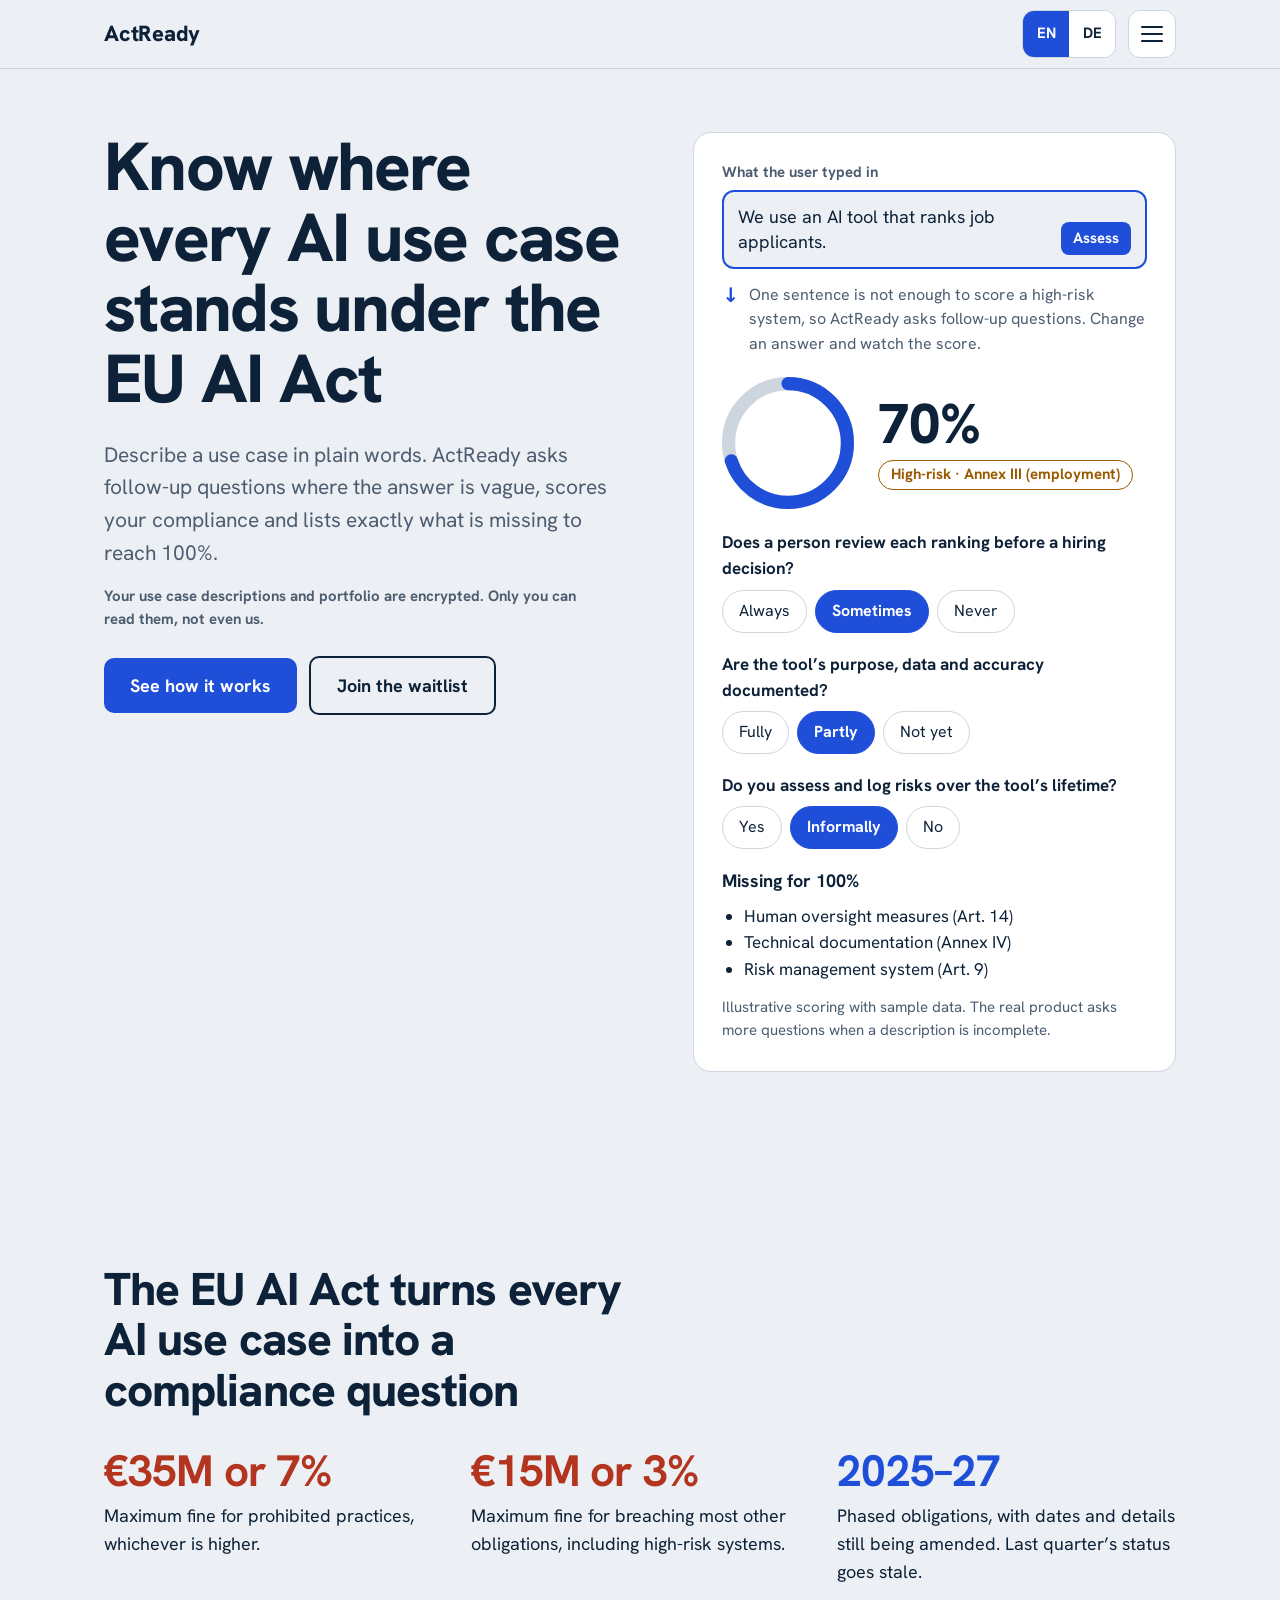
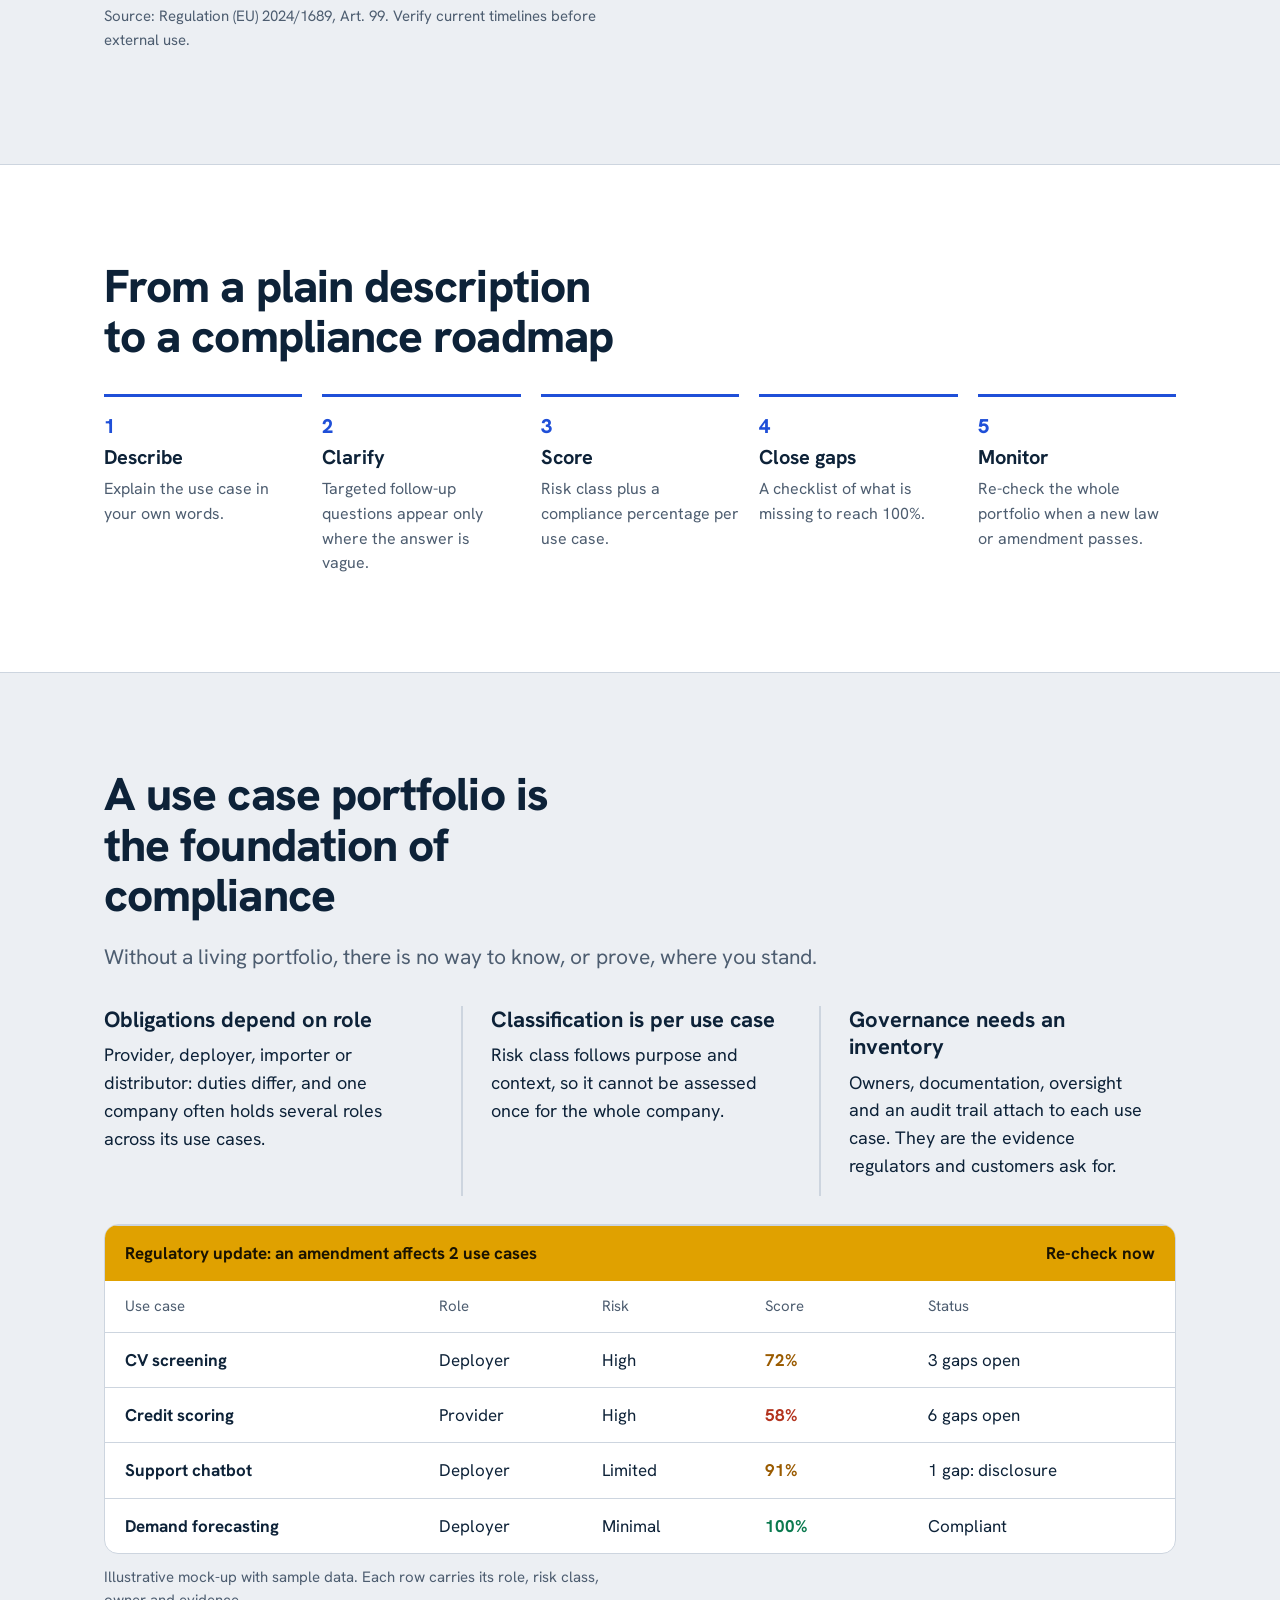
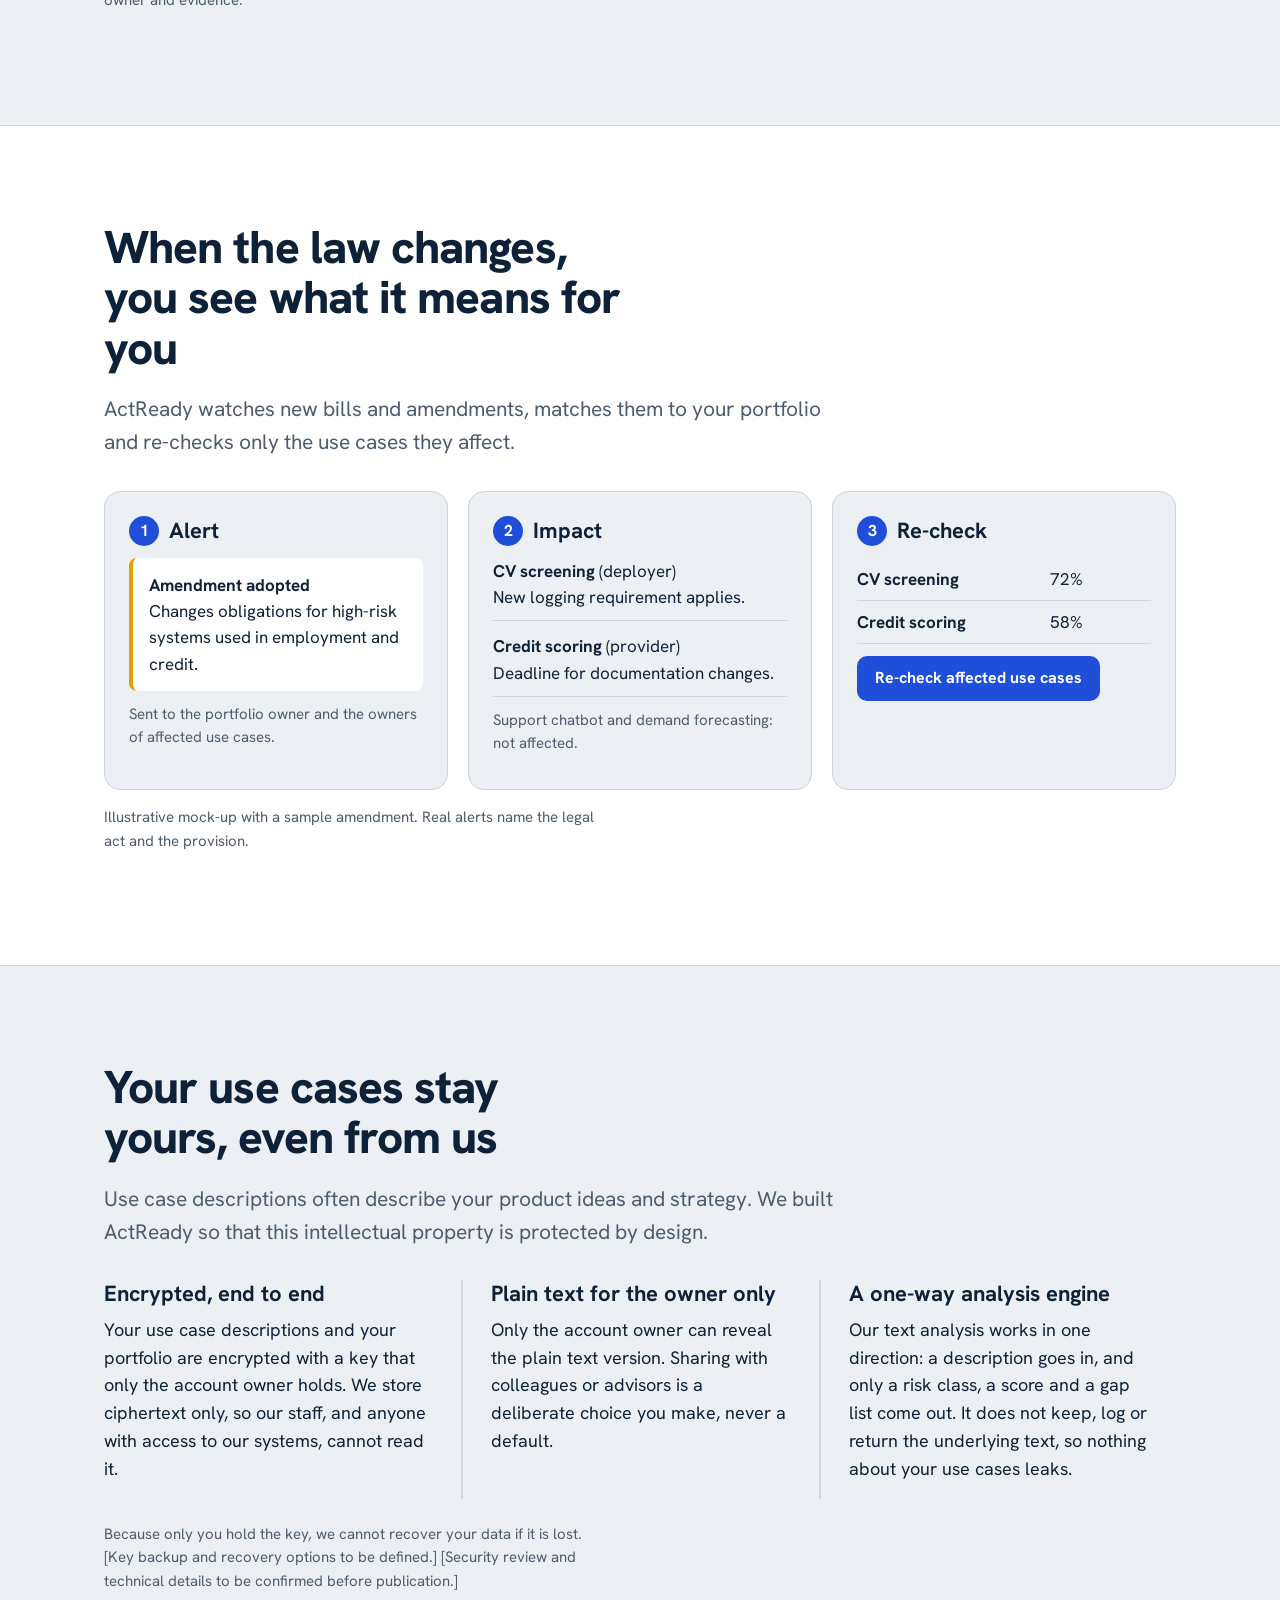
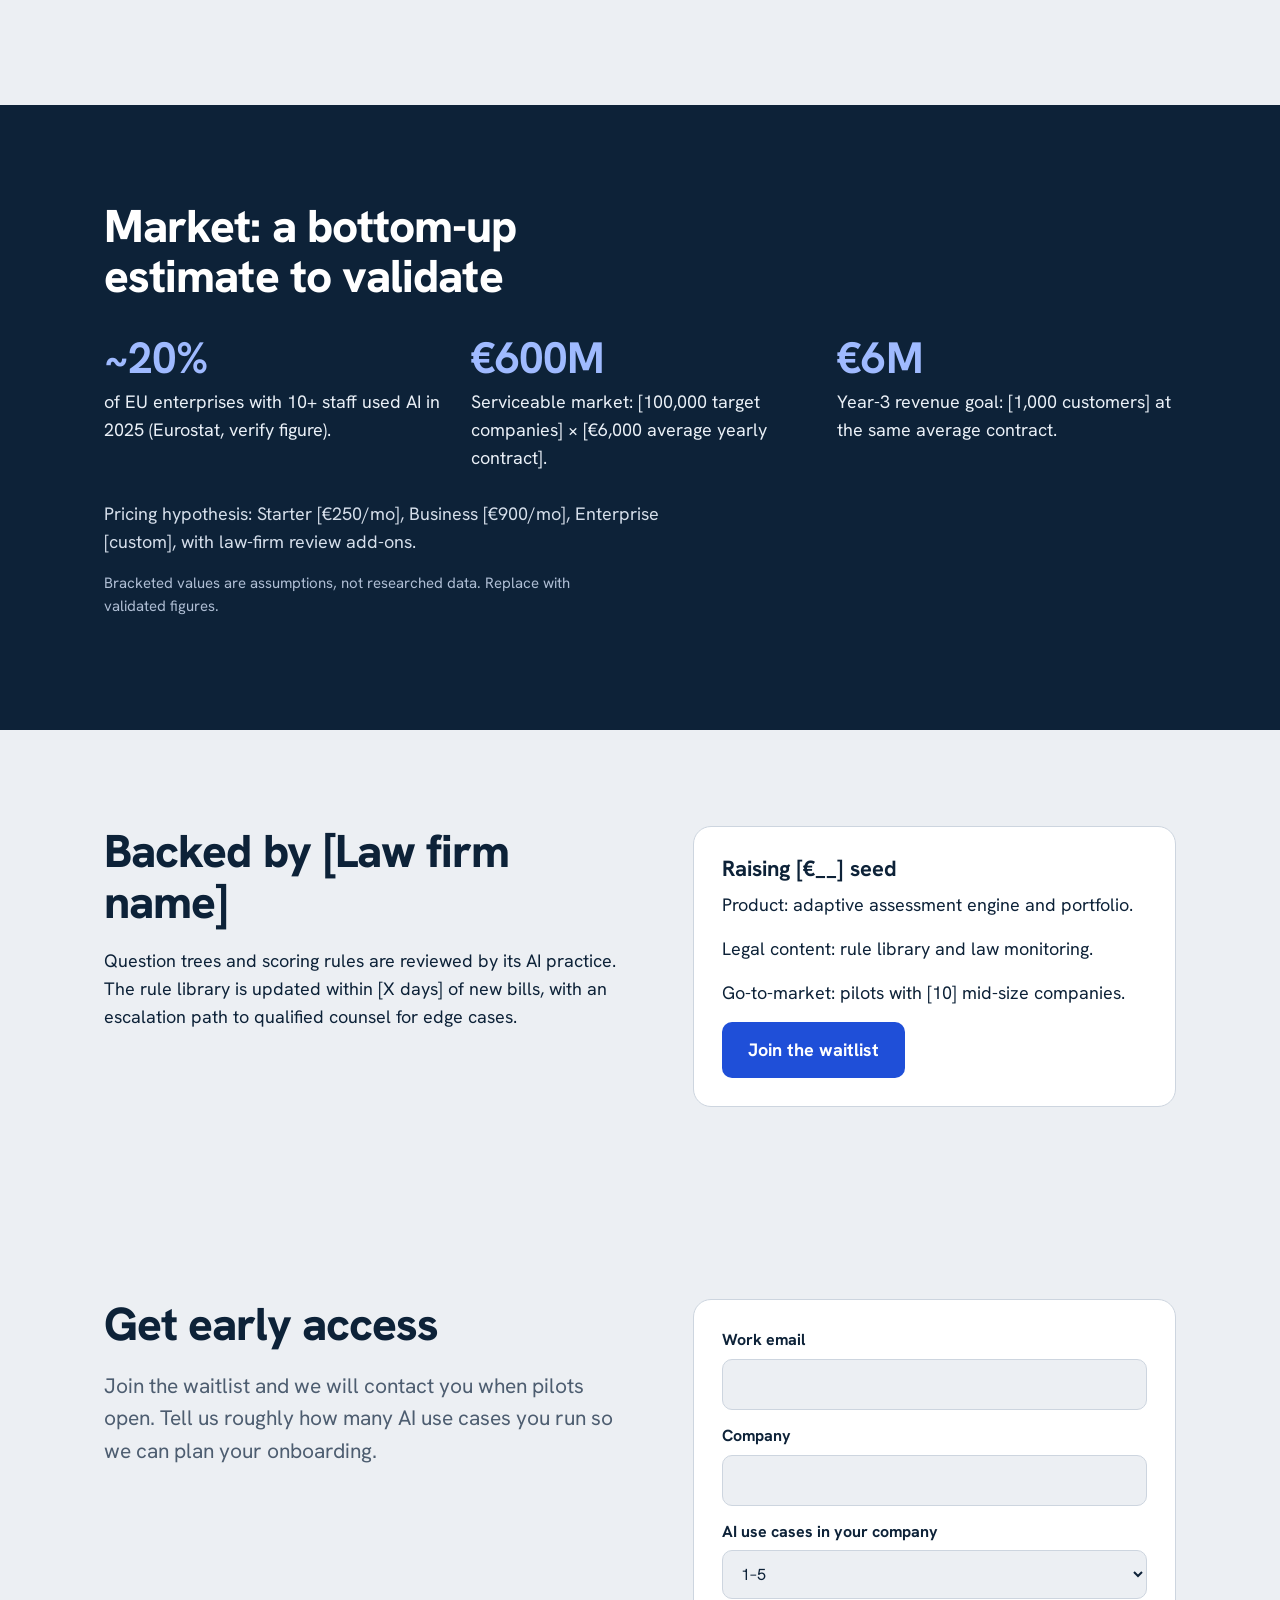
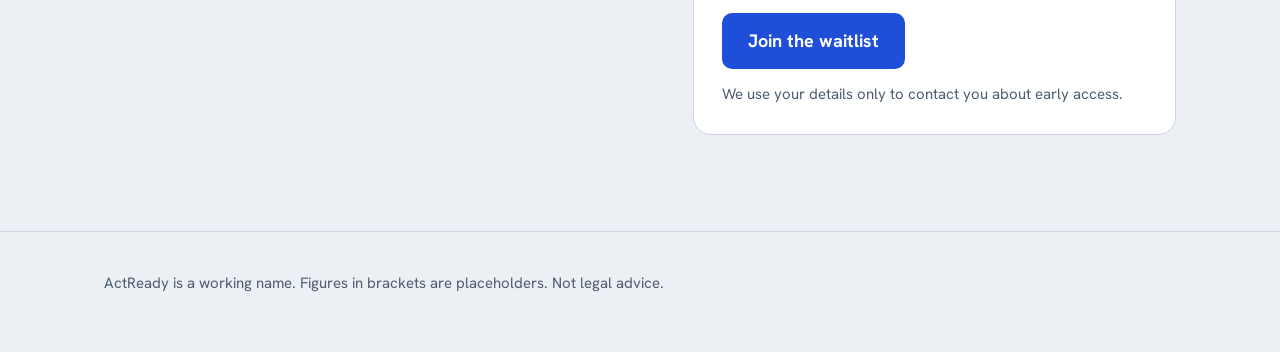
==== ActReady/index.html @ 51d3f3d2 "Smaller menu font ActReady website" ====
<!DOCTYPE html>
<html lang="en">
<head>
<meta charset="utf-8">
<meta name="viewport" content="width=device-width, initial-scale=1, viewport-fit=cover">
<title>ActReady – EU AI Act compliance for every AI use case</title>
<link rel="stylesheet" href="https://fonts.googleapis.com/css2?family=Hanken+Grotesk:wght@400;500;700;800&display=swap">
<style>
:root{--bg:#eceff3;--surface:#ffffff;--ink:#0d2238;--mute:#4d5d70;--line:#cdd5df;--accent:#1f4fd8;--accent-ink:#ffffff;--warn:#9a5b00;--bad:#b3341f;--ok:#0b7a4f;--band:#0d2238;
box-sizing:border-box;padding-top:env(safe-area-inset-top,0px);padding-bottom:env(safe-area-inset-bottom,0px)}
@media (prefers-color-scheme:dark){:root:not([data-theme="light"]){--bg:#0b1624;--surface:#12233a;--ink:#e6edf6;--mute:#9fb0c4;--line:#27405e;--accent:#7a9dff;--accent-ink:#0b1624;--warn:#f0b24a;--bad:#ff8a72;--ok:#4cd39b;--band:#16345f}}
:root[data-theme="dark"]{--bg:#0b1624;--surface:#12233a;--ink:#e6edf6;--mute:#9fb0c4;--line:#27405e;--accent:#7a9dff;--accent-ink:#0b1624;--warn:#f0b24a;--bad:#ff8a72;--ok:#4cd39b;--band:#16345f}
html{scroll-behavior:smooth;scroll-padding-top:calc(env(safe-area-inset-top,0px) + 84px)}
@media (prefers-reduced-motion:reduce){html{scroll-behavior:auto}*{transition:none!important}}
*{box-sizing:border-box}
body{margin:0;background:var(--bg);color:var(--ink);font-family:"Hanken Grotesk",system-ui,-apple-system,"Segoe UI",sans-serif;font-size:18px;line-height:1.55}
a{color:inherit}
:focus-visible{outline:3px solid var(--accent);outline-offset:3px}
.wrap{max-width:1120px;margin:0 auto;padding:0 24px}
header{position:fixed;top:0;left:0;right:0;z-index:30;background:var(--bg);border-bottom:1px solid var(--line);padding-top:env(safe-area-inset-top,0px)}
header .wrap{display:flex;align-items:center;justify-content:space-between;height:68px}
.brand{font-weight:800;font-size:22px;text-decoration:none;letter-spacing:-.01em}
#burger{width:48px;height:48px;border:1px solid var(--line);background:var(--surface);border-radius:12px;cursor:pointer;display:grid;place-items:center;color:var(--ink)}
#burger span{display:block;width:22px;height:2px;background:currentColor;border-radius:2px;transition:transform .25s,opacity .25s;grid-area:1/1}
#burger span:nth-child(1){transform:translateY(-7px)}#burger span:nth-child(3){transform:translateY(7px)}
#burger[aria-expanded="true"] span:nth-child(1){transform:rotate(45deg)}
#burger[aria-expanded="true"] span:nth-child(2){opacity:0}
#burger[aria-expanded="true"] span:nth-child(3){transform:rotate(-45deg)}
#menu{position:fixed;inset:0;z-index:20;background:var(--bg);padding:calc(env(safe-area-inset-top,0px) + 96px) 24px 48px;display:none;flex-direction:column;gap:4px;overflow:auto}
#menu.open{display:flex}
#menu a{font-size:clamp(20px,4vw,26px);font-weight:700;line-height:1.3;text-decoration:none;padding:14px 0;border-bottom:1px solid var(--line);max-width:480px}
#menu a:hover{color:var(--accent)}
section{padding:96px 0}
.hero{padding-top:calc(68px + 64px)}
.grid2{display:grid;grid-template-columns:1.05fr .95fr;gap:56px;align-items:start}
h1{font-size:clamp(38px,6vw,68px);line-height:1.04;letter-spacing:-.025em;margin:0 0 24px;font-weight:800}
h2{font-size:clamp(30px,4.4vw,46px);line-height:1.1;letter-spacing:-.02em;margin:0 0 20px;font-weight:800;max-width:20ch}
h3{font-size:22px;margin:0 0 8px;line-height:1.25}
p{margin:0 0 16px;max-width:62ch}
.lead{font-size:21px;color:var(--mute)}
.btn{display:inline-block;background:var(--accent);color:var(--accent-ink);font-weight:700;padding:14px 26px;border-radius:10px;text-decoration:none}
.panel{background:var(--surface);border:1px solid var(--line);border-radius:18px;padding:28px}
.ring{display:flex;align-items:center;gap:24px;margin-bottom:20px}
.ring svg{width:132px;height:132px;flex:none;transform:rotate(-90deg)}
.ring circle{fill:none;stroke-width:12;stroke-linecap:round}
#arc{stroke:var(--accent);stroke-dasharray:339.3;stroke-dashoffset:101.8;transition:stroke-dashoffset .5s}
.score{font-size:56px;font-weight:800;line-height:1}
.tag{display:inline-block;border:1px solid var(--warn);color:var(--warn);border-radius:99px;padding:2px 12px;font-size:15px;font-weight:700;margin-top:8px}
fieldset{border:0;padding:0;margin:0 0 18px}
legend{font-weight:700;padding:0;margin-bottom:8px;font-size:17px}
.opts{display:flex;gap:8px;flex-wrap:wrap}
.opts button{font:inherit;font-size:16px;border:1.5px solid var(--line);background:transparent;color:var(--ink);border-radius:99px;padding:8px 16px;cursor:pointer}
.opts button[aria-pressed="true"]{background:var(--accent);border-color:var(--accent);color:var(--accent-ink);font-weight:700}
#gaps{margin:8px 0 0;padding-left:22px;font-size:17px}
.small{font-size:15px;color:var(--mute)}
.cols{display:grid;grid-template-columns:repeat(3,1fr);gap:0;margin-top:32px}
.cols>div{padding:0 28px;border-left:2px solid var(--line)}
.cols>div:first-child{padding-left:0;border-left:0}
.fines{display:grid;grid-template-columns:repeat(3,1fr);gap:28px;margin-top:32px}
.fines b{display:block;font-size:clamp(30px,4vw,44px);line-height:1.1;letter-spacing:-.02em;margin-bottom:6px}
.steps{list-style:none;margin:32px 0 0;padding:0;display:grid;grid-template-columns:repeat(5,1fr);gap:20px;counter-reset:s}
.steps li{counter-increment:s;border-top:3px solid var(--accent);padding-top:14px;font-size:16px;color:var(--mute)}
.steps li::before{content:counter(s);font-weight:800;color:var(--accent);font-size:20px;display:block}
.steps b{display:block;color:var(--ink);font-size:20px;margin-bottom:4px}
.scroll{overflow-x:auto;margin-top:28px}
.reg{min-width:640px;border:1px solid var(--line);border-radius:14px;background:var(--surface);overflow:hidden}
.reg div{display:grid;grid-template-columns:4fr 2fr 2fr 2fr 3fr;gap:12px;padding:14px 20px;border-top:1px solid var(--line);font-size:17px}
.reg .h{border-top:0;color:var(--mute);font-size:15px}
.reg .al{background:#e0a100;color:#1a1300;font-weight:700;display:flex;justify-content:space-between}
.reg b.w{color:var(--warn)}.reg b.b{color:var(--bad)}.reg b.o{color:var(--ok)}
.band{background:var(--band);color:#eaf0f7}
.band h2{color:#fff}
.band .fines b{color:#9fbaff}
.band .small{color:#aebdd3}
.band p{color:#d5deea}
footer{padding:40px 0 56px;border-top:1px solid var(--line);color:var(--mute);font-size:15px}
@media (max-width:860px){.grid2,.cols,.fines,.steps{grid-template-columns:1fr}.cols>div{padding:20px 0;border-left:0;border-top:2px solid var(--line)}.cols>div:first-child{border-top:0}section{padding:64px 0}.steps{gap:24px}}
.tbl{display:block;font-weight:700;font-size:15px;color:var(--mute);margin-bottom:6px}
.tb{display:flex;justify-content:space-between;align-items:flex-end;gap:12px;border:2px solid var(--accent);border-radius:12px;background:var(--bg);padding:12px 14px;font-size:18px;line-height:1.4}
.tb i{font-style:normal;background:var(--accent);color:var(--accent-ink);font-weight:700;font-size:15px;border-radius:8px;padding:6px 12px;white-space:nowrap}
.why{display:flex;gap:10px;align-items:flex-start;margin:14px 0 20px;font-size:16px;color:var(--mute)}
.why b{color:var(--accent);font-size:20px;line-height:1.2}
.rt{display:flex;gap:12px;align-items:center}.lg{display:flex;border:1px solid var(--line);border-radius:12px;overflow:hidden}.lg button{border:0;background:var(--surface);color:var(--ink);font:inherit;font-size:15px;font-weight:700;height:46px;min-width:46px;padding:0 12px;cursor:pointer}.lg button[aria-pressed="true"]{background:var(--accent);color:var(--accent-ink)}
.btn2{background:transparent;color:var(--ink);border:2px solid var(--ink);margin-left:12px}
.flow{display:grid;grid-template-columns:repeat(3,1fr);gap:20px;margin-top:32px}
.scr{background:var(--bg);border:1px solid var(--line);border-radius:16px;padding:24px;display:flex;flex-direction:column;gap:12px}
.scr h3{display:flex;gap:10px;align-items:center;margin:0}
.scr p{margin:0}
.n{display:inline-grid;place-items:center;width:30px;height:30px;border-radius:50%;background:var(--accent);color:var(--accent-ink);font-size:16px}
.note{background:var(--surface);border-left:4px solid #e0a100;border-radius:8px;padding:14px 16px;font-size:17px}
.imp{list-style:none;margin:0;padding:0;display:grid;gap:12px;font-size:17px}
.imp li{border-bottom:1px solid var(--line);padding-bottom:10px}
.res .r{display:grid;grid-template-columns:1fr auto auto;gap:12px;font-size:17px;padding:8px 0;border-bottom:1px solid var(--line)}
.res .af{visibility:hidden;font-weight:800}
.res.done .af{visibility:visible}
.res .nt{display:none;font-size:15px;color:var(--mute);margin-top:8px}
.res.done .nt{display:block}
.sm{border:0;font:inherit;font-weight:700;font-size:16px;cursor:pointer;padding:10px 18px;align-self:flex-start}
.wl{display:grid;gap:14px}
.wl label{display:grid;gap:6px;font-weight:700;font-size:16px}
.wl input,.wl select{font:inherit;font-weight:400;padding:12px 14px;border:1.5px solid var(--line);border-radius:10px;background:var(--bg);color:var(--ink)}
.wl button{border:0;font:inherit;font-weight:700;cursor:pointer;justify-self:start}
@media (max-width:860px){.flow{grid-template-columns:1fr}.btn2{margin:12px 0 0}}
</style>
</head>
<body>
<script>
(function(){
var P=[
['ActReady – EU AI Act compliance for every AI use case','ActReady – EU-KI-Verordnung: Compliance für jeden KI-Anwendungsfall'],
['Try the demo','Demo ausprobieren'],['Why now','Warum jetzt'],['How it works','Ablauf'],['Your portfolio','Ihr Portfolio'],['Law updates','Rechtsänderungen'],['Privacy','Datenschutz'],['Market','Markt'],['Trust and the ask','Vertrauen und Finanzierung'],['Join the waitlist','Auf die Warteliste'],
['Know where every AI use case stands under the EU AI Act','Wissen Sie, wo jeder KI-Anwendungsfall unter der EU-KI-Verordnung steht'],
['Describe a use case in plain words. ActReady asks follow-up questions where the answer is vague, scores your compliance and lists exactly what is missing to reach 100%.','Beschreiben Sie einen Anwendungsfall in einfachen Worten. ActReady stellt Rückfragen, wo die Antwort unklar ist, bewertet Ihre Compliance und zeigt genau, was bis zu 100 % fehlt.'],
['Your use case descriptions and portfolio are encrypted. Only you can read them, not even us.','Ihre Beschreibungen und Ihr Portfolio sind verschlüsselt. Nur Sie können sie lesen, nicht einmal wir.'],
['See how it works','So funktioniert es'],['What the user typed in','Eingabe des Nutzers'],
['We use an AI tool that ranks job applicants.','Wir nutzen ein KI-Tool, das Stellenbewerber in eine Rangfolge bringt.'],['Assess','Prüfen'],
['One sentence is not enough to score a high-risk system, so ActReady asks follow-up questions. Change an answer and watch the score.','Ein Satz reicht nicht, um ein Hochrisiko-System zu bewerten, deshalb stellt ActReady Rückfragen. Ändern Sie eine Antwort und beobachten Sie die Bewertung.'],
['High-risk · Annex III (employment)','Hochrisiko · Anhang III (Beschäftigung)'],
['Does a person review each ranking before a hiring decision?','Prüft eine Person jede Rangliste, bevor eine Einstellungsentscheidung fällt?'],
['Always','Immer'],['Sometimes','Manchmal'],['Never','Nie'],
['Are the tool’s purpose, data and accuracy documented?','Sind Zweck, Daten und Genauigkeit des Tools dokumentiert?'],
['Fully','Vollständig'],['Partly','Teilweise'],['Not yet','Noch nicht'],
['Do you assess and log risks over the tool’s lifetime?','Bewerten und protokollieren Sie die Risiken über die gesamte Lebensdauer des Tools?'],
['Yes','Ja'],['Informally','Informell'],['No','Nein'],['Missing for 100%','Fehlt bis 100 %'],
['Illustrative scoring with sample data. The real product asks more questions when a description is incomplete.','Beispielhafte Bewertung mit Beispieldaten. Das echte Produkt stellt mehr Fragen, wenn eine Beschreibung unvollständig ist.'],
['The EU AI Act turns every AI use case into a compliance question','Die EU-KI-Verordnung macht jeden KI-Anwendungsfall zu einer Compliance-Frage'],
['€35M or 7%','35 Mio. € oder 7 %'],['Maximum fine for prohibited practices, whichever is higher.','Höchstbetrag der Geldbuße für verbotene Praktiken, je nachdem, welcher Wert höher ist.'],
['€15M or 3%','15 Mio. € oder 3 %'],['Maximum fine for breaching most other obligations, including high-risk systems.','Höchstbetrag der Geldbuße bei Verstößen gegen die meisten anderen Pflichten, auch bei Hochrisiko-Systemen.'],
['Phased obligations, with dates and details still being amended. Last quarter’s status goes stale.','Stufenweise geltende Pflichten, deren Termine und Details noch angepasst werden. Der Stand vom letzten Quartal ist schnell veraltet.'],
['Source: Regulation (EU) 2024/1689, Art. 99. Verify current timelines before external use.','Quelle: Verordnung (EU) 2024/1689, Art. 99. Aktuelle Fristen vor externer Verwendung prüfen.'],
['From a plain description to a compliance roadmap','Von der einfachen Beschreibung zur Compliance-Roadmap'],
['Describe','Beschreiben'],['Explain the use case in your own words.','Erklären Sie den Anwendungsfall in Ihren eigenen Worten.'],
['Clarify','Klären'],['Targeted follow-up questions appear only where the answer is vague.','Gezielte Rückfragen erscheinen nur dort, wo die Antwort unklar ist.'],
['Score','Bewerten'],['Risk class plus a compliance percentage per use case.','Risikoklasse plus Compliance-Prozentwert pro Anwendungsfall.'],
['Close gaps','Lücken schließen'],['A checklist of what is missing to reach 100%.','Eine Checkliste dessen, was bis 100 % fehlt.'],
['Monitor','Überwachen'],['Re-check the whole portfolio when a new law or amendment passes.','Das gesamte Portfolio erneut prüfen, wenn ein neues Gesetz oder eine Änderung verabschiedet wird.'],
['A use case portfolio is the foundation of compliance','Ein Portfolio von Anwendungsfällen ist die Grundlage der Compliance'],
['Without a living portfolio, there is no way to know, or prove, where you stand.','Ohne ein lebendiges Portfolio lässt sich nicht wissen, geschweige denn nachweisen, wo Sie stehen.'],
['Obligations depend on role','Pflichten hängen von der Rolle ab'],
['Provider, deployer, importer or distributor: duties differ, and one company often holds several roles across its use cases.','Anbieter, Betreiber, Importeur oder Händler: Die Pflichten unterscheiden sich, und ein Unternehmen hat bei seinen Anwendungsfällen oft mehrere Rollen.'],
['Classification is per use case','Die Einstufung gilt pro Anwendungsfall'],
['Risk class follows purpose and context, so it cannot be assessed once for the whole company.','Die Risikoklasse richtet sich nach Zweck und Kontext und lässt sich deshalb nicht einmalig für das ganze Unternehmen bestimmen.'],
['Governance needs an inventory','Governance braucht ein Inventar'],
['Owners, documentation, oversight and an audit trail attach to each use case. They are the evidence regulators and customers ask for.','Verantwortliche, Dokumentation, Aufsicht und ein Prüfpfad gehören zu jedem Anwendungsfall. Sie sind der Nachweis, den Behörden und Kunden verlangen.'],
['Regulatory update: an amendment affects 2 use cases','Regulatorisches Update: Eine Änderung betrifft 2 Anwendungsfälle'],['Re-check now','Jetzt neu prüfen'],
['Use case','Anwendungsfall'],['Role','Rolle'],['Risk','Risiko'],
['CV screening','CV-Screening'],['Deployer','Betreiber'],['High','Hoch'],['3 gaps open','3 offene Lücken'],
['Credit scoring','Kreditscoring'],['Provider','Anbieter'],['6 gaps open','6 offene Lücken'],
['Support chatbot','Support-Chatbot'],['Limited','Begrenzt'],['1 gap: disclosure','1 Lücke: Offenlegung'],
['Demand forecasting','Absatzprognose'],['Minimal','Minimal'],['Compliant','Konform'],
['Illustrative mock-up with sample data. Each row carries its role, risk class, owner and evidence.','Beispielhafte Darstellung mit Beispieldaten. Jede Zeile enthält Rolle, Risikoklasse, Verantwortliche und Nachweise.'],
['When the law changes, you see what it means for you','Wenn sich das Recht ändert, sehen Sie, was es für Sie bedeutet'],
['ActReady watches new bills and amendments, matches them to your portfolio and re-checks only the use cases they affect.','ActReady beobachtet neue Gesetzentwürfe und Änderungen, ordnet sie Ihrem Portfolio zu und prüft nur die betroffenen Anwendungsfälle erneut.'],
['Alert','Hinweis'],['Amendment adopted','Änderung verabschiedet'],
['Changes obligations for high-risk systems used in employment and credit.','Ändert Pflichten für Hochrisiko-Systeme in den Bereichen Beschäftigung und Kredit.'],
['Sent to the portfolio owner and the owners of affected use cases.','Geht an die Portfolio-Verantwortlichen und die Verantwortlichen der betroffenen Anwendungsfälle.'],
['Impact','Auswirkung'],['(deployer)','(Betreiber)'],['New logging requirement applies.','Neue Protokollierungspflicht gilt.'],['(provider)','(Anbieter)'],['Deadline for documentation changes.','Frist für Dokumentationsänderungen.'],
['Support chatbot and demand forecasting: not affected.','Support-Chatbot und Absatzprognose: nicht betroffen.'],
['Re-check','Neu prüfen'],
['1 new gap on CV screening: log retention. It is assigned to the use case owner. Credit scoring gets more time to document.','1 neue Lücke beim CV-Screening: Aufbewahrung von Protokollen. Sie ist der verantwortlichen Person des Anwendungsfalls zugewiesen. Das Kreditscoring erhält mehr Zeit für die Dokumentation.'],
['Re-check affected use cases','Betroffene Anwendungsfälle neu prüfen'],
['Illustrative mock-up with a sample amendment. Real alerts name the legal act and the provision.','Beispielhafte Darstellung mit einer fiktiven Änderung. Echte Hinweise nennen den Rechtsakt und die Vorschrift.'],
['Your use cases stay yours, even from us','Ihre Anwendungsfälle bleiben Ihre, auch vor uns'],
['Use case descriptions often describe your product ideas and strategy. We built ActReady so that this intellectual property is protected by design.','Beschreibungen von Anwendungsfällen enthalten oft Produktideen und Strategie. Wir haben ActReady so gebaut, dass dieses geistige Eigentum von Grund auf geschützt ist.'],
['Encrypted, end to end','Ende-zu-Ende-verschlüsselt'],
['Your use case descriptions and your portfolio are encrypted with a key that only the account owner holds. We store ciphertext only, so our staff, and anyone with access to our systems, cannot read it.','Ihre Beschreibungen und Ihr Portfolio werden mit einem Schlüssel verschlüsselt, den nur der Kontoinhaber besitzt. Wir speichern nur Chiffretext, daher können unsere Mitarbeitenden und jeder mit Zugriff auf unsere Systeme ihn nicht lesen.'],
['Plain text for the owner only','Klartext nur für den Inhaber'],
['Only the account owner can reveal the plain text version. Sharing with colleagues or advisors is a deliberate choice you make, never a default.','Nur der Kontoinhaber kann die Klartextversion einsehen. Das Teilen mit Kolleginnen, Kollegen oder Beratern ist eine bewusste Entscheidung, nie eine Voreinstellung.'],
['A one-way analysis engine','Eine Analyse-Engine als Einbahnstraße'],
['Our text analysis works in one direction: a description goes in, and only a risk class, a score and a gap list come out. It does not keep, log or return the underlying text, so nothing about your use cases leaks.','Unsere Textanalyse arbeitet nur in eine Richtung: Eine Beschreibung geht hinein, nur Risikoklasse, Bewertung und Lückenliste kommen heraus. Der zugrunde liegende Text wird weder gespeichert noch protokolliert oder zurückgegeben, daher dringt nichts über Ihre Anwendungsfälle nach außen.'],
['Because only you hold the key, we cannot recover your data if it is lost. [Key backup and recovery options to be defined.] [Security review and technical details to be confirmed before publication.]','Da nur Sie den Schlüssel besitzen, können wir Ihre Daten nicht wiederherstellen, wenn er verloren geht. [Optionen für Schlüsselsicherung und Wiederherstellung noch festzulegen.] [Sicherheitsprüfung und technische Details vor der Veröffentlichung zu bestätigen.]'],
['Market: a bottom-up estimate to validate','Markt: eine Bottom-up-Schätzung zur Validierung'],
['~20%','~20 %'],['of EU enterprises with 10+ staff used AI in 2025 (Eurostat, verify figure).','der EU-Unternehmen mit 10+ Beschäftigten nutzten 2025 KI (Eurostat, Zahl prüfen).'],
['€600M','600 Mio. €'],['Serviceable market: [100,000 target companies] × [€6,000 average yearly contract].','Erreichbarer Markt: [100.000 Zielunternehmen] × [6.000 € durchschnittlicher Jahresvertrag].'],
['€6M','6 Mio. €'],['Year-3 revenue goal: [1,000 customers] at the same average contract.','Umsatzziel Jahr 3: [1.000 Kunden] bei gleichem durchschnittlichem Vertrag.'],
['Pricing hypothesis: Starter [€250/mo], Business [€900/mo], Enterprise [custom], with law-firm review add-ons.','Preishypothese: Starter [250 €/Monat], Business [900 €/Monat], Enterprise [individuell], mit Prüfung durch die Kanzlei als Zusatzleistung.'],
['Bracketed values are assumptions, not researched data. Replace with validated figures.','Werte in Klammern sind Annahmen, keine recherchierten Daten. Durch validierte Zahlen ersetzen.'],
['Backed by [Law firm name]','Unterstützt von [Name der Kanzlei]'],
['Question trees and scoring rules are reviewed by its AI practice. The rule library is updated within [X days] of new bills, with an escalation path to qualified counsel for edge cases.','Fragenbäume und Bewertungsregeln werden von deren KI-Praxis geprüft. Die Regelbibliothek wird innerhalb von [X Tagen] nach neuen Gesetzen aktualisiert, mit Eskalationsweg zu qualifizierten Anwälten für Grenzfälle.'],
['Raising [€__] seed','Wir suchen [__ €] Seed-Finanzierung'],
['Product: adaptive assessment engine and portfolio.','Produkt: adaptive Bewertungs-Engine und Portfolio.'],
['Legal content: rule library and law monitoring.','Rechtliche Inhalte: Regelbibliothek und Rechtsüberwachung.'],
['Go-to-market: pilots with [10] mid-size companies.','Markteinführung: Pilotprojekte mit [10] mittelständischen Unternehmen.'],
['Get early access','Früher Zugang'],
['Join the waitlist and we will contact you when pilots open. Tell us roughly how many AI use cases you run so we can plan your onboarding.','Tragen Sie sich in die Warteliste ein, wir melden uns, wenn die Pilotphase startet. Sagen Sie uns grob, wie viele KI-Anwendungsfälle Sie betreiben, damit wir Ihr Onboarding planen können.'],
['Work email','Geschäftliche E-Mail'],['Company','Unternehmen'],['AI use cases in your company','KI-Anwendungsfälle in Ihrem Unternehmen'],['More than 20','Mehr als 20'],['Not sure yet','Noch unklar'],
['We use your details only to contact you about early access.','Wir verwenden Ihre Angaben nur, um Sie zum frühen Zugang zu kontaktieren.'],
['ActReady is a working name. Figures in brackets are placeholders. Not legal advice.','ActReady ist ein Arbeitstitel. Werte in Klammern sind Platzhalter. Keine Rechtsberatung.'],
['Open menu','Menü öffnen'],['Close menu','Menü schließen'],['Main','Hauptmenü'],['Language','Sprache'],['Interactive sample assessment','Interaktive Beispielbewertung'],['Sample use case portfolio','Beispiel-Portfolio'],
['Human oversight measures (Art. 14)','Maßnahmen zur menschlichen Aufsicht (Art. 14)'],['Technical documentation (Annex IV)','Technische Dokumentation (Anhang IV)'],['Risk management system (Art. 9)','Risikomanagementsystem (Art. 9)'],
['No open gaps for this sample use case.','Keine offenen Lücken für diesen Beispielfall.'],['Re-checked just now','Gerade neu geprüft'],['Saving…','Wird gespeichert…'],
['Sign-ups need a signed-in claude.ai viewer. Please email [your contact address] to join.','Anmeldungen erfordern einen angemeldeten claude.ai-Nutzer. Bitte schreiben Sie an [Ihre Kontaktadresse].'],
['Could not save your sign-up. Please try again or email [your contact address].','Ihre Anmeldung konnte nicht gespeichert werden. Bitte versuchen Sie es erneut oder schreiben Sie an [Ihre Kontaktadresse].'],
['You’re on the list. We will write to you about early access.','Sie stehen auf der Liste. Wir melden uns zum frühen Zugang.']
];
var DE={},EN={};P.forEach(function(p){DE[p[0]]=p[1];EN[p[1]]=p[0]});
var L='en';try{L=localStorage.getItem('actready-lang')||(/^de/i.test(navigator.language||'')?'de':'en')}catch(e){}
window.__t=function(s){return L==='de'&&DE[s]?DE[s]:s};
function tr(s){var o=EN[s]||s;return L==='de'&&DE[o]?DE[o]:o}
function apply(){
document.documentElement.lang=L;
var w=document.createTreeWalker(document.documentElement,NodeFilter.SHOW_TEXT,{acceptNode:function(n){var t=n.parentNode.nodeName;return t==='SCRIPT'||t==='STYLE'||!n.nodeValue.trim()?NodeFilter.FILTER_REJECT:NodeFilter.FILTER_ACCEPT}}),n,l=[];
while(n=w.nextNode())l.push(n);
l.forEach(function(n){var m=n.nodeValue.match(/^(\s*)([\s\S]*?)(\s*)$/);n.nodeValue=m[1]+tr(m[2])+m[3]});
document.querySelectorAll('[aria-label]').forEach(function(e){if(e.id!=='burger')e.setAttribute('aria-label',tr(e.getAttribute('aria-label')))});
var b=document.getElementById('burger');b.setAttribute('aria-label',window.__t(b.getAttribute('aria-expanded')==='true'?'Close menu':'Open menu'));
document.querySelectorAll('[data-l]').forEach(function(x){x.setAttribute('aria-pressed',x.dataset.l===L)});
if(window.__calc)window.__calc();
}
document.addEventListener('click',function(e){var x=e.target.closest('[data-l]');if(!x)return;L=x.dataset.l;try{localStorage.setItem('actready-lang',L)}catch(er){}apply()});
document.addEventListener('DOMContentLoaded',apply);
})();
</script>
<header><div class="wrap"><a class="brand" href="#top">ActReady</a>
<div class="rt"><div class="lg" role="group" aria-label="Language"><button type="button" data-l="en" aria-pressed="true">EN</button><button type="button" data-l="de" aria-pressed="false">DE</button></div><button id="burger" aria-expanded="false" aria-controls="menu" aria-label="Open menu"><span></span><span></span><span></span></button></div></div></header>
<nav id="menu" aria-label="Main">
<a href="#demo">Try the demo</a><a href="#problem">Why now</a><a href="#how">How it works</a><a href="#portfolio">Your portfolio</a><a href="#alerts">Law updates</a><a href="#security">Privacy</a><a href="#market">Market</a><a href="#trust">Trust and the ask</a><a href="#waitlist">Join the waitlist</a>
</nav>
<main id="top">
<section class="hero" id="demo"><div class="wrap grid2">
<div>
<h1>Know where every AI use case stands under the EU AI Act</h1>
<p class="lead">Describe a use case in plain words. ActReady asks follow-up questions where the answer is vague, scores your compliance and lists exactly what is missing to reach 100%.</p>
<p class="small" style="margin-bottom:24px"><b>Your use case descriptions and portfolio are encrypted. Only you can read them, not even us.</b></p>
<a class="btn" href="#how">See how it works</a><a class="btn btn2" href="#waitlist">Join the waitlist</a>
</div>
<div class="panel" aria-label="Interactive sample assessment">
<span class="tbl">What the user typed in</span>
<div class="tb"><span>We use an AI tool that ranks job applicants.</span><i>Assess</i></div>
<p class="why"><b aria-hidden="true">↓</b><span>One sentence is not enough to score a high-risk system, so ActReady asks follow-up questions. Change an answer and watch the score.</span></p>
<div class="ring">
<svg viewBox="0 0 120 120" aria-hidden="true"><circle cx="60" cy="60" r="54" stroke="var(--line)"/><circle id="arc" cx="60" cy="60" r="54"/></svg>
<div><div class="score" id="score" aria-live="polite">70%</div><span class="tag">High-risk · Annex III (employment)</span></div>
</div>
<fieldset data-gap="Human oversight measures (Art. 14)"><legend>Does a person review each ranking before a hiring decision?</legend><div class="opts"><button aria-pressed="false" data-v="20">Always</button><button aria-pressed="true" data-v="10">Sometimes</button><button aria-pressed="false" data-v="0">Never</button></div></fieldset>
<fieldset data-gap="Technical documentation (Annex IV)"><legend>Are the tool’s purpose, data and accuracy documented?</legend><div class="opts"><button aria-pressed="false" data-v="20">Fully</button><button aria-pressed="true" data-v="10">Partly</button><button aria-pressed="false" data-v="0">Not yet</button></div></fieldset>
<fieldset data-gap="Risk management system (Art. 9)"><legend>Do you assess and log risks over the tool’s lifetime?</legend><div class="opts"><button aria-pressed="false" data-v="20">Yes</button><button aria-pressed="true" data-v="10">Informally</button><button aria-pressed="false" data-v="0">No</button></div></fieldset>
<strong>Missing for 100%</strong>
<ul id="gaps"></ul>
<p class="small" style="margin:14px 0 0">Illustrative scoring with sample data. The real product asks more questions when a description is incomplete.</p>
</div></div></section>

<section id="problem"><div class="wrap">
<h2>The EU AI Act turns every AI use case into a compliance question</h2>
<div class="fines">
<div><b style="color:var(--bad)">€35M or 7%</b>Maximum fine for prohibited practices, whichever is higher.</div>
<div><b style="color:var(--bad)">€15M or 3%</b>Maximum fine for breaching most other obligations, including high-risk systems.</div>
<div><b style="color:var(--accent)">2025–27</b>Phased obligations, with dates and details still being amended. Last quarter’s status goes stale.</div>
</div>
<p class="small" style="margin-top:20px">Source: Regulation (EU) 2024/1689, Art. 99. Verify current timelines before external use.</p>
</div></section>

<section id="how" style="background:var(--surface);border-block:1px solid var(--line)"><div class="wrap">
<h2>From a plain description to a compliance roadmap</h2>
<ol class="steps">
<li><b>Describe</b>Explain the use case in your own words.</li>
<li><b>Clarify</b>Targeted follow-up questions appear only where the answer is vague.</li>
<li><b>Score</b>Risk class plus a compliance percentage per use case.</li>
<li><b>Close gaps</b>A checklist of what is missing to reach 100%.</li>
<li><b>Monitor</b>Re-check the whole portfolio when a new law or amendment passes.</li>
</ol></div></section>

<section id="portfolio"><div class="wrap">
<h2>A use case portfolio is the foundation of compliance</h2>
<p class="lead">Without a living portfolio, there is no way to know, or prove, where you stand.</p>
<div class="cols">
<div><h3>Obligations depend on role</h3><p>Provider, deployer, importer or distributor: duties differ, and one company often holds several roles across its use cases.</p></div>
<div><h3>Classification is per use case</h3><p>Risk class follows purpose and context, so it cannot be assessed once for the whole company.</p></div>
<div><h3>Governance needs an inventory</h3><p>Owners, documentation, oversight and an audit trail attach to each use case. They are the evidence regulators and customers ask for.</p></div>
</div>
<div class="scroll"><div class="reg" role="table" aria-label="Sample use case portfolio">
<div class="al"><span>Regulatory update: an amendment affects 2 use cases</span><span>Re-check now</span></div>
<div class="h"><span>Use case</span><span>Role</span><span>Risk</span><span>Score</span><span>Status</span></div>
<div><b>CV screening</b><span>Deployer</span><span>High</span><b class="w">72%</b><span>3 gaps open</span></div>
<div><b>Credit scoring</b><span>Provider</span><span>High</span><b class="b">58%</b><span>6 gaps open</span></div>
<div><b>Support chatbot</b><span>Deployer</span><span>Limited</span><b class="w">91%</b><span>1 gap: disclosure</span></div>
<div><b>Demand forecasting</b><span>Deployer</span><span>Minimal</span><b class="o">100%</b><span>Compliant</span></div>
</div></div>
<p class="small" style="margin-top:12px">Illustrative mock-up with sample data. Each row carries its role, risk class, owner and evidence.</p>
</div></section>

<section id="alerts" style="background:var(--surface);border-block:1px solid var(--line)"><div class="wrap">
<h2>When the law changes, you see what it means for you</h2>
<p class="lead">ActReady watches new bills and amendments, matches them to your portfolio and re-checks only the use cases they affect.</p>
<div class="flow">
<div class="scr"><h3><span class="n">1</span>Alert</h3>
<div class="note"><b>Amendment adopted</b><br>Changes obligations for high-risk systems used in employment and credit.</div>
<p class="small">Sent to the portfolio owner and the owners of affected use cases.</p></div>
<div class="scr"><h3><span class="n">2</span>Impact</h3>
<ul class="imp"><li><b>CV screening</b> (deployer)<br>New logging requirement applies.</li><li><b>Credit scoring</b> (provider)<br>Deadline for documentation changes.</li><li class="small" style="border:0">Support chatbot and demand forecasting: not affected.</li></ul></div>
<div class="scr"><h3><span class="n">3</span>Re-check</h3>
<div class="res" id="res"><div class="r"><b>CV screening</b><span>72%</span><span class="af" style="color:var(--bad)">→ 64%</span></div><div class="r"><b>Credit scoring</b><span>58%</span><span class="af">→ 58%</span></div>
<p class="nt">1 new gap on CV screening: log retention. It is assigned to the use case owner. Credit scoring gets more time to document.</p></div>
<button class="btn sm" id="recheck" type="button">Re-check affected use cases</button></div>
</div>
<p class="small" style="margin-top:16px">Illustrative mock-up with a sample amendment. Real alerts name the legal act and the provision.</p>
</div></section>

<section id="security"><div class="wrap">
<h2>Your use cases stay yours, even from us</h2>
<p class="lead">Use case descriptions often describe your product ideas and strategy. We built ActReady so that this intellectual property is protected by design.</p>
<div class="cols">
<div><h3>Encrypted, end to end</h3><p>Your use case descriptions and your portfolio are encrypted with a key that only the account owner holds. We store ciphertext only, so our staff, and anyone with access to our systems, cannot read it.</p></div>
<div><h3>Plain text for the owner only</h3><p>Only the account owner can reveal the plain text version. Sharing with colleagues or advisors is a deliberate choice you make, never a default.</p></div>
<div><h3>A one-way analysis engine</h3><p>Our text analysis works in one direction: a description goes in, and only a risk class, a score and a gap list come out. It does not keep, log or return the underlying text, so nothing about your use cases leaks.</p></div>
</div>
<p class="small" style="margin-top:24px">Because only you hold the key, we cannot recover your data if it is lost. [Key backup and recovery options to be defined.] [Security review and technical details to be confirmed before publication.]</p>
</div></section>

<section id="market" class="band"><div class="wrap">
<h2>Market: a bottom-up estimate to validate</h2>
<div class="fines">
<div><b>~20%</b>of EU enterprises with 10+ staff used AI in 2025 (Eurostat, verify figure).</div>
<div><b>€600M</b>Serviceable market: [100,000 target companies] × [€6,000 average yearly contract].</div>
<div><b>€6M</b>Year-3 revenue goal: [1,000 customers] at the same average contract.</div>
</div>
<p style="margin-top:28px">Pricing hypothesis: Starter [€250/mo], Business [€900/mo], Enterprise [custom], with law-firm review add-ons.</p>
<p class="small">Bracketed values are assumptions, not researched data. Replace with validated figures.</p>
</div></section>

<section id="trust"><div class="wrap grid2">
<div><h2>Backed by [Law firm name]</h2>
<p>Question trees and scoring rules are reviewed by its AI practice. The rule library is updated within [X days] of new bills, with an escalation path to qualified counsel for edge cases.</p></div>
<div class="panel"><h3>Raising [€__] seed</h3>
<p>Product: adaptive assessment engine and portfolio.</p>
<p>Legal content: rule library and law monitoring.</p>
<p>Go-to-market: pilots with [10] mid-size companies.</p>
<a class="btn" href="#waitlist">Join the waitlist</a></div>
</div></section>
<section id="waitlist"><div class="wrap grid2">
<div><h2>Get early access</h2><p class="lead">Join the waitlist and we will contact you when pilots open. Tell us roughly how many AI use cases you run so we can plan your onboarding.</p></div>
<div class="panel"><form class="wl" id="wl">
<label>Work email<input type="email" name="email" required autocomplete="email"></label>
<label>Company<input type="text" name="company" required autocomplete="organization"></label>
<label>AI use cases in your company<select name="size"><option>1–5</option><option>6–20</option><option>More than 20</option><option>Not sure yet</option></select></label>
<button class="btn" type="submit">Join the waitlist</button>
<p class="small" id="wlmsg" role="status" style="margin:0">We use your details only to contact you about early access.</p>
</form></div>
</div></section>
</main>
<footer><div class="wrap">ActReady is a working name. Figures in brackets are placeholders. Not legal advice.</div></footer>
<script>
(function(){
var b=document.getElementById("burger"),m=document.getElementById("menu");
function set(o){m.classList.toggle("open",o);b.setAttribute("aria-expanded",o);b.setAttribute("aria-label",__t(o?"Close menu":"Open menu"));document.body.style.overflow=o?"hidden":""}
b.addEventListener("click",function(){set(!m.classList.contains("open"))});
m.addEventListener("click",function(e){if(e.target.tagName==="A")set(false)});
document.addEventListener("keydown",function(e){if(e.key==="Escape")set(false)});
var fs=document.querySelectorAll("fieldset[data-gap]"),sc=document.getElementById("score"),arc=document.getElementById("arc"),gl=document.getElementById("gaps");
function calc(){var t=40,g=[];fs.forEach(function(f){var p=f.querySelector("[aria-pressed=true]"),v=+p.dataset.v;t+=v;if(v<20)g.push(__t(f.dataset.gap))});
sc.textContent=t+"%";arc.style.strokeDashoffset=339.3*(1-t/100);
gl.innerHTML=g.length?g.map(function(x){return "<li>"+x+"</li>"}).join(""):"<li>"+__t("No open gaps for this sample use case.")+"</li>"}
window.__calc=calc;fs.forEach(function(f){f.addEventListener("click",function(e){var x=e.target.closest("button");if(!x)return;f.querySelectorAll("button").forEach(function(y){y.setAttribute("aria-pressed",y===x)});calc()})});
calc();
})();
</script>
<script>
(function(){
var r=document.getElementById("res"),rb=document.getElementById("recheck");
rb.addEventListener("click",function(){r.classList.add("done");rb.textContent=__t("Re-checked just now");rb.disabled=true});
var f=document.getElementById("wl"),m=document.getElementById("wlmsg");
f.addEventListener("submit",async function(e){
e.preventDefault();m.textContent=__t("Saving…");
try{
var db=await claude.use("db"),u=await claude.use("user"),id=u?await u.id():null;
if(!db||!id){m.textContent=__t("Sign-ups need a signed-in claude.ai viewer. Please email [your contact address] to join.");return}
var d=new FormData(f);
await db.doc("waitlist/"+id).set({email:d.get("email"),company:d.get("company"),size:d.get("size"),at:new Date().toISOString()});
f.reset();m.textContent=__t("You’re on the list. We will write to you about early access.");
}catch(x){m.textContent=__t("Could not save your sign-up. Please try again or email [your contact address].")}
});
})();
</script>
</body>
</html>
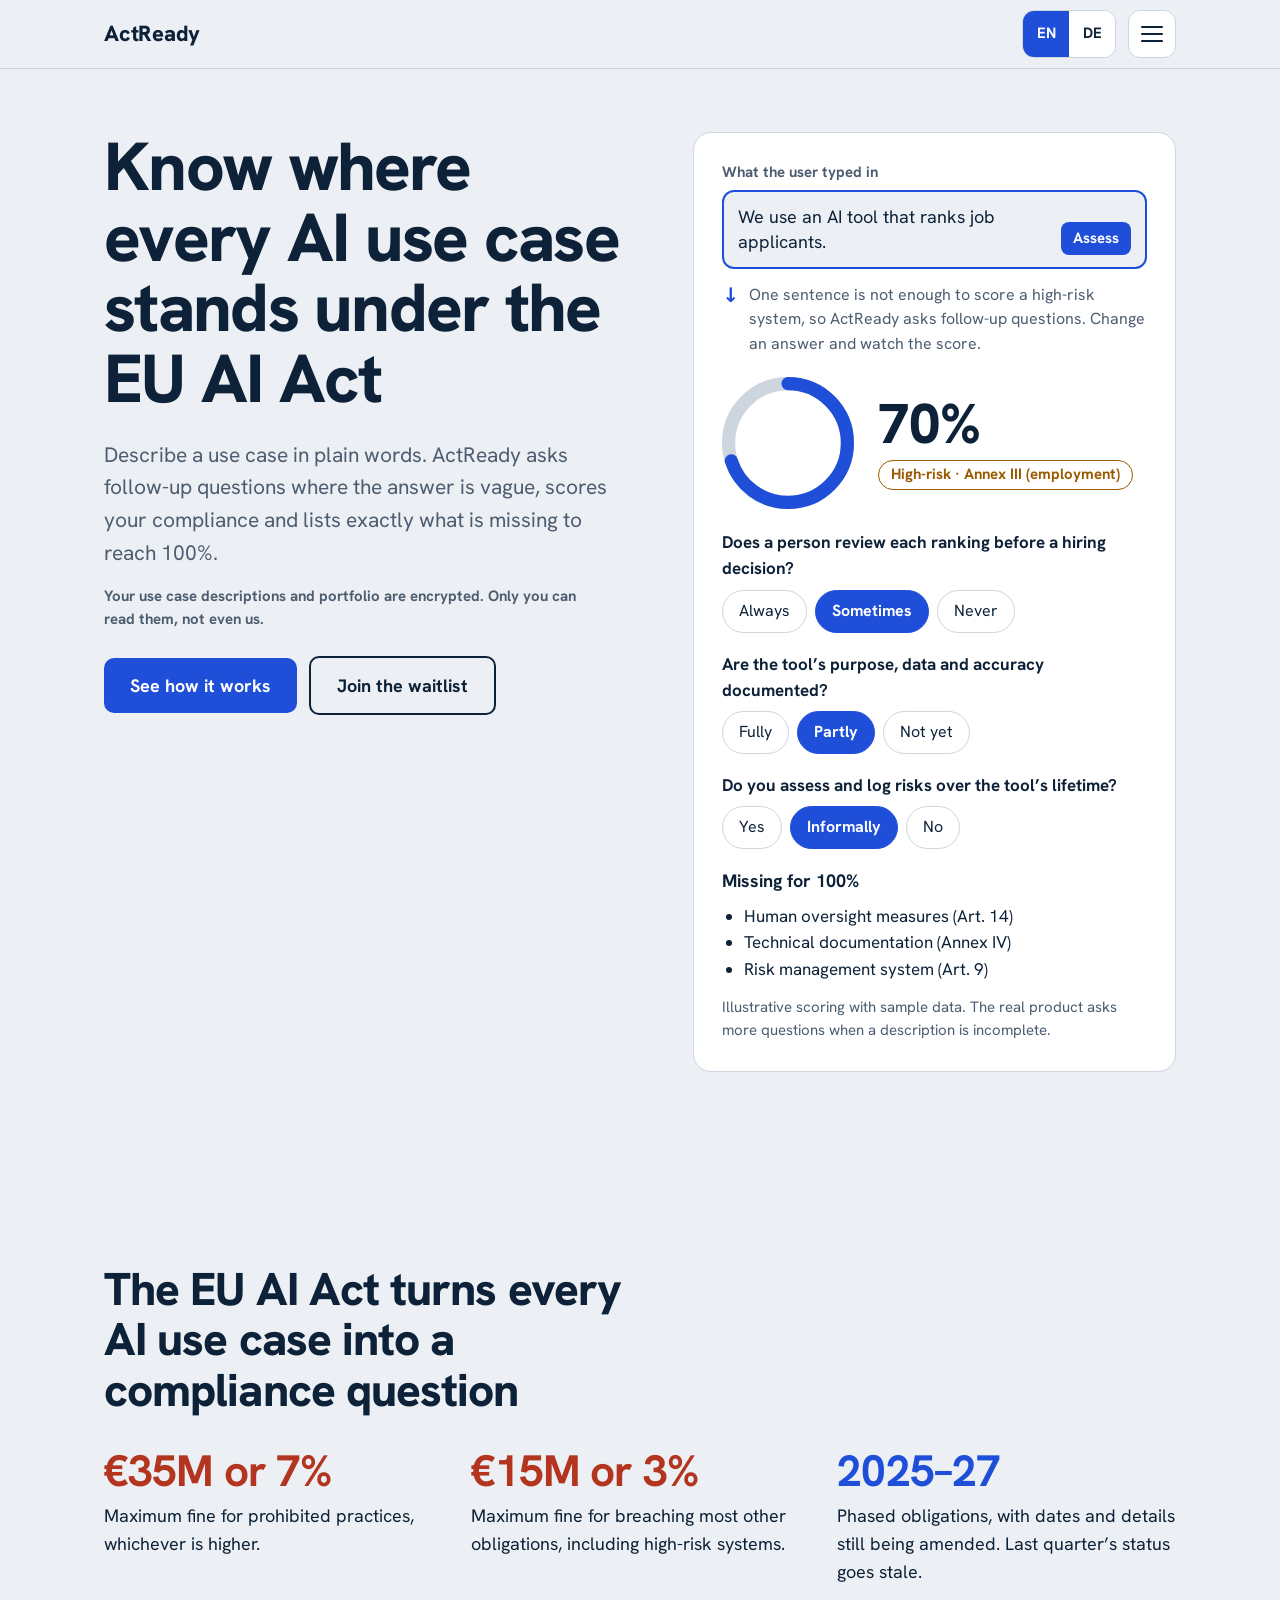
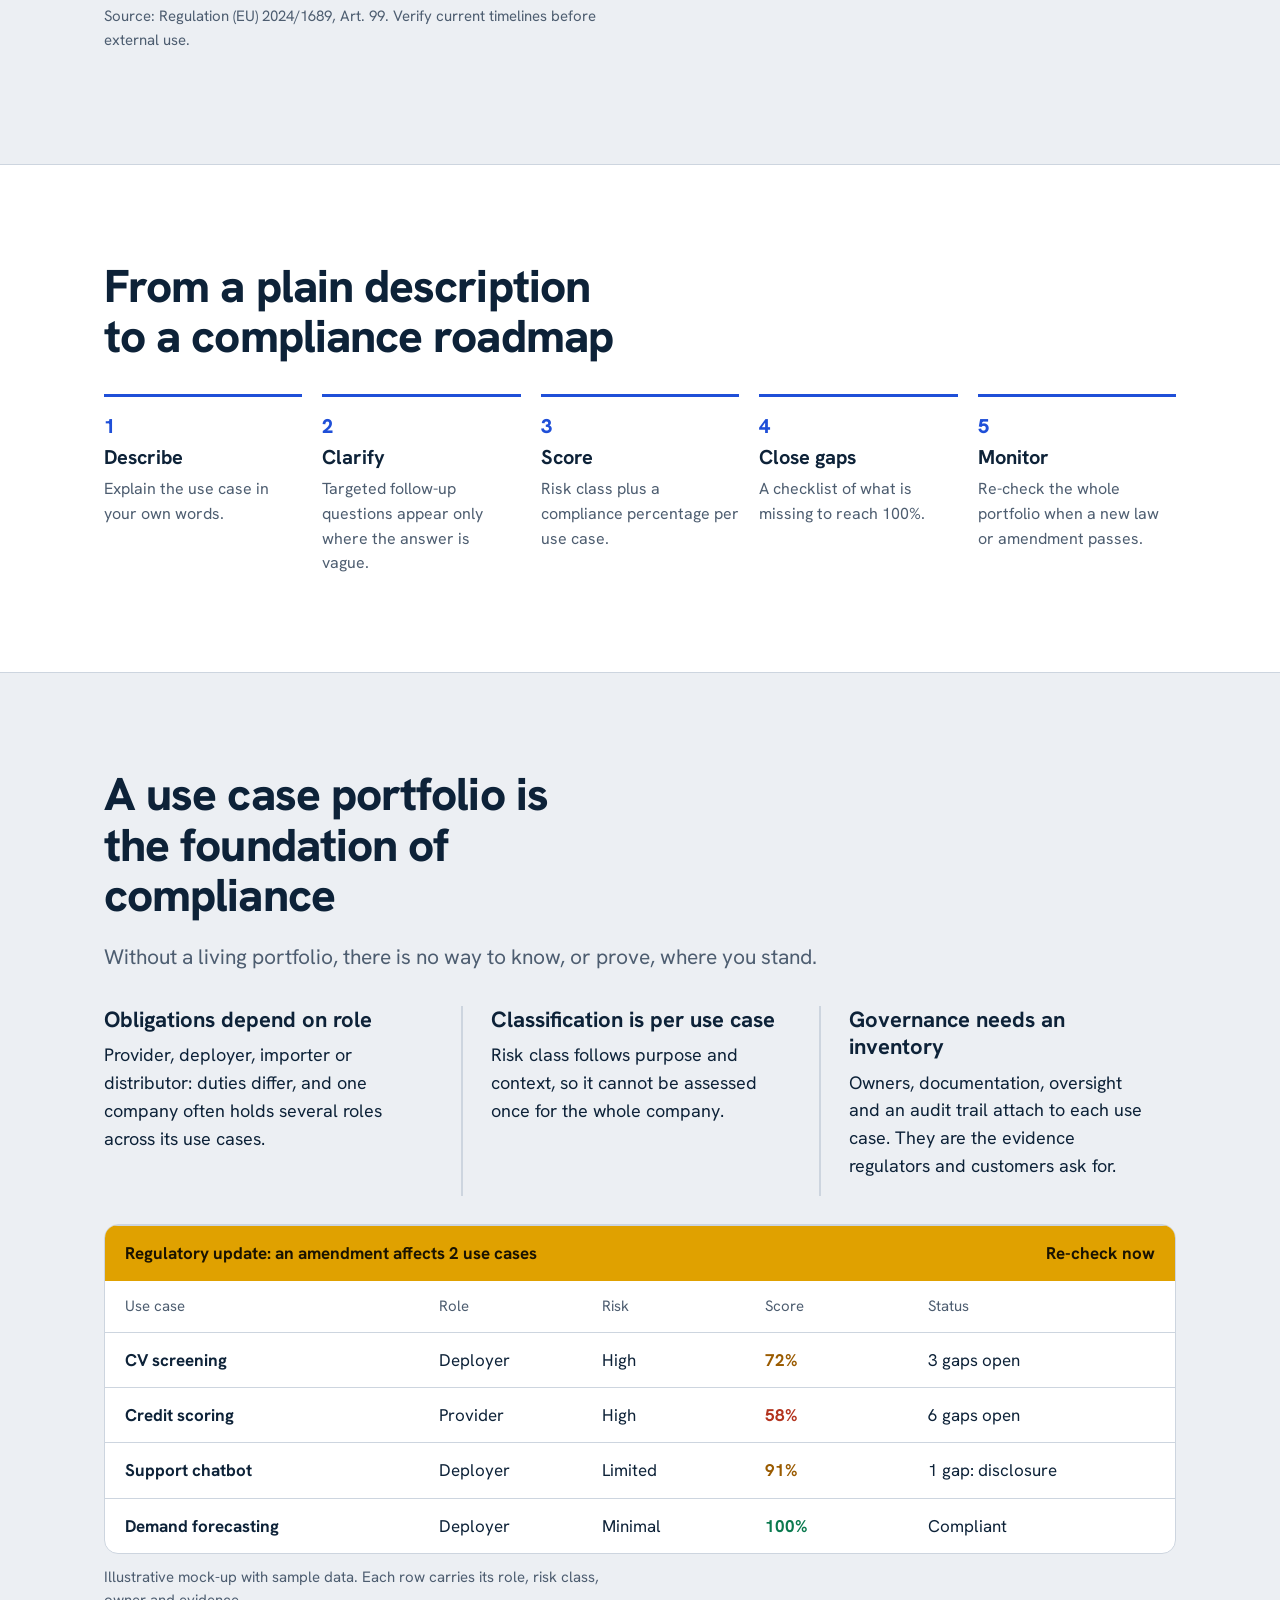
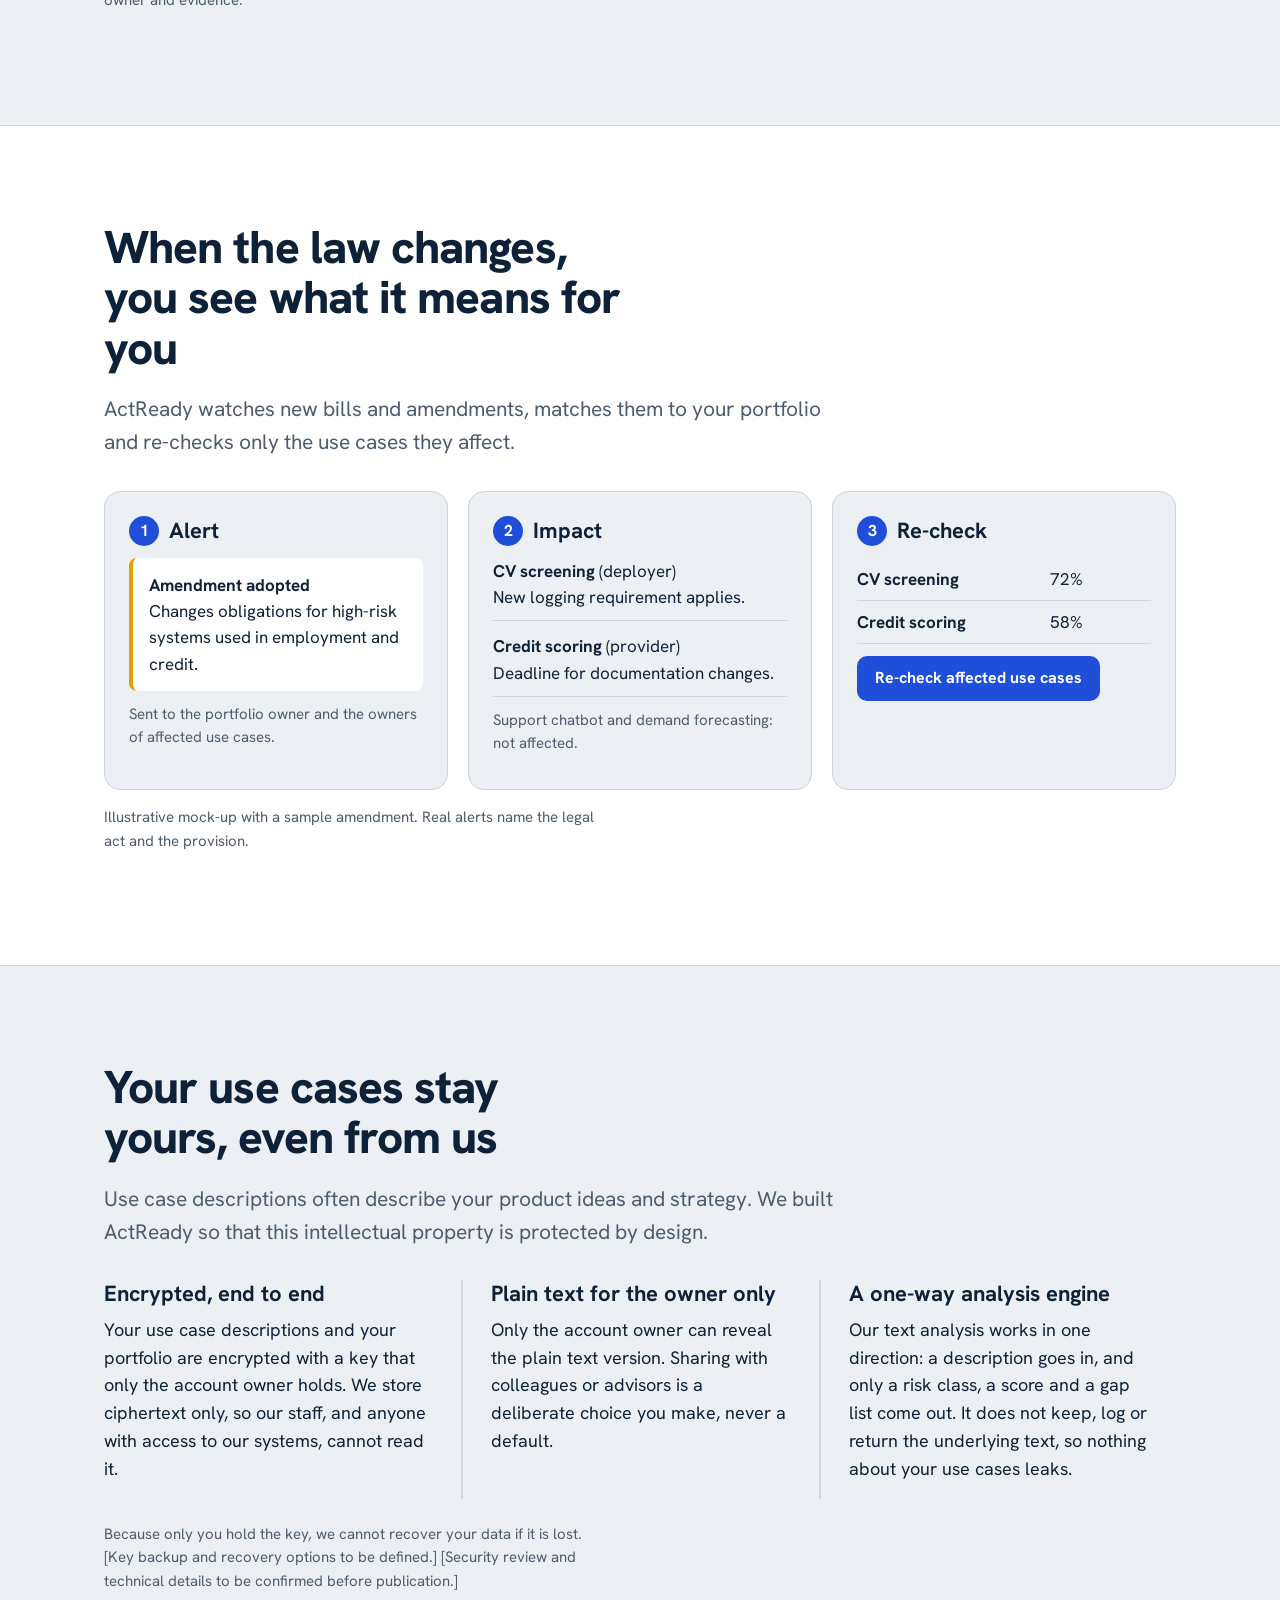
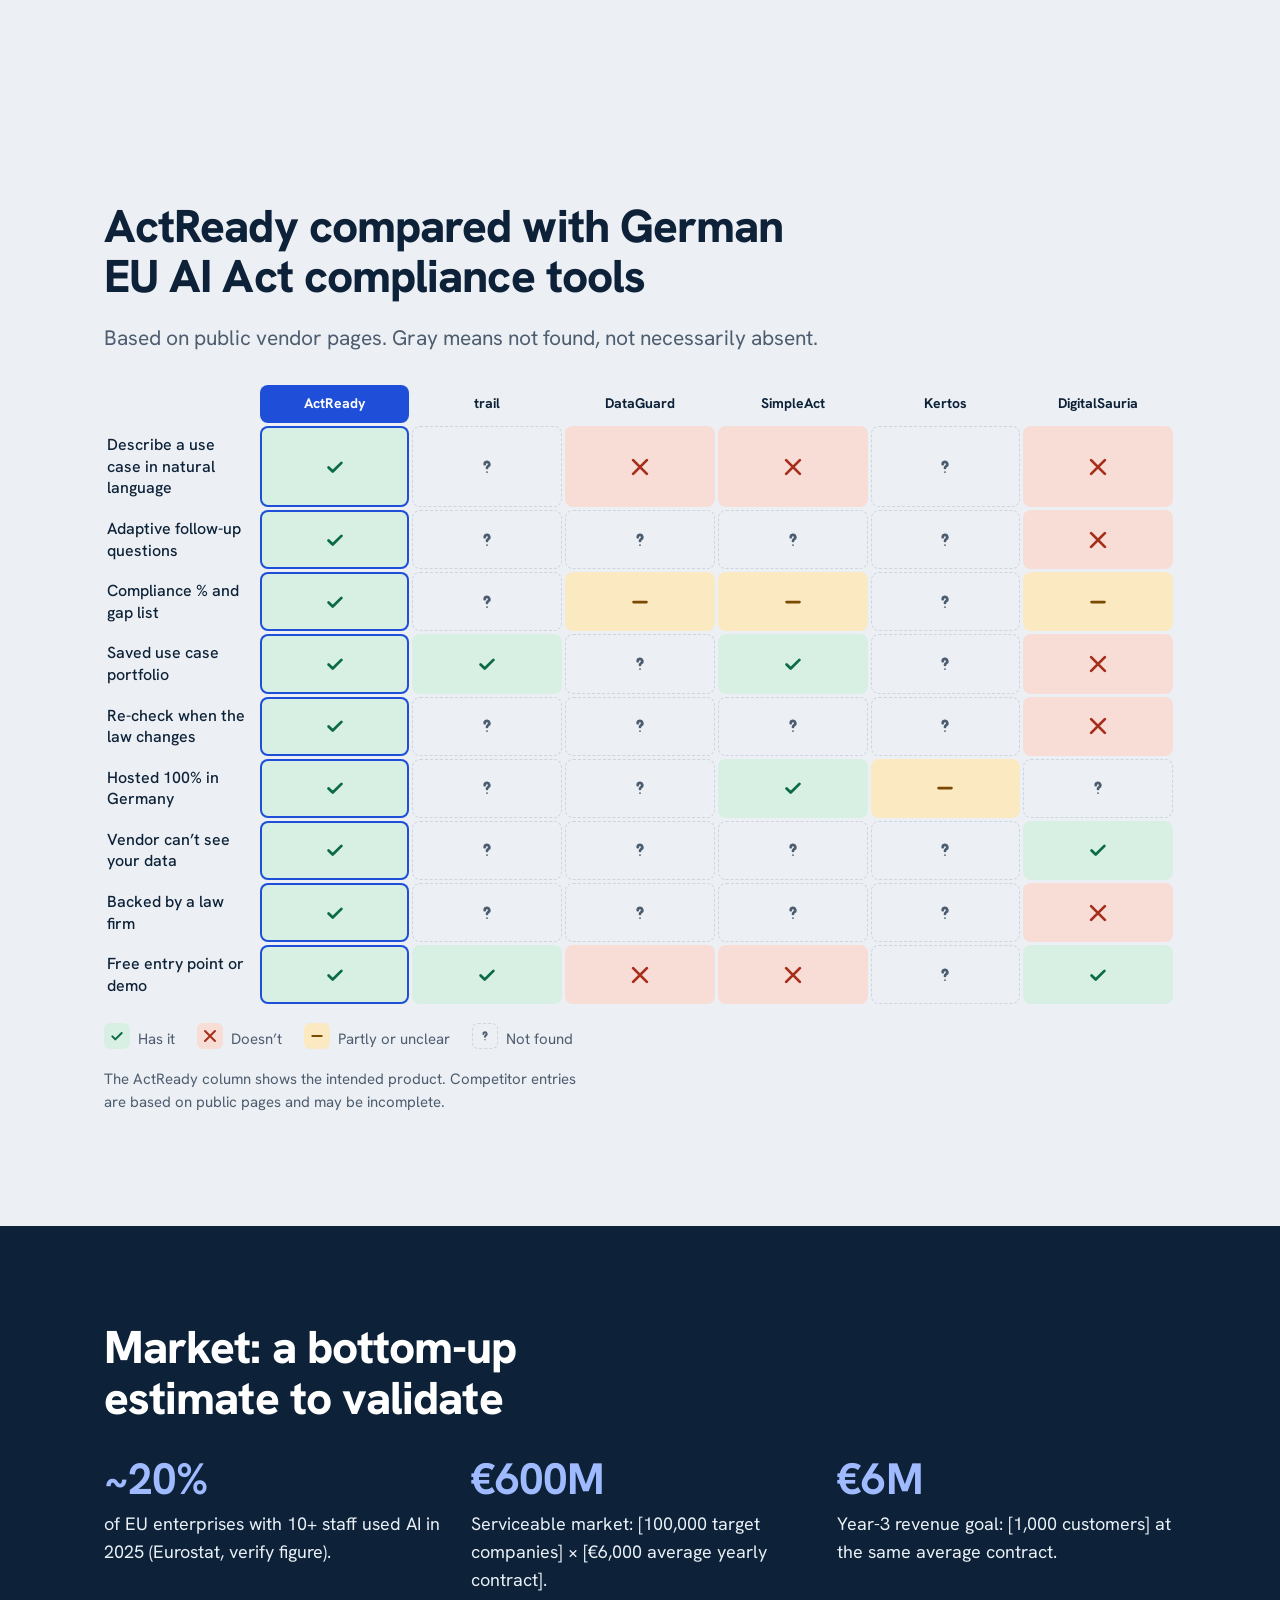
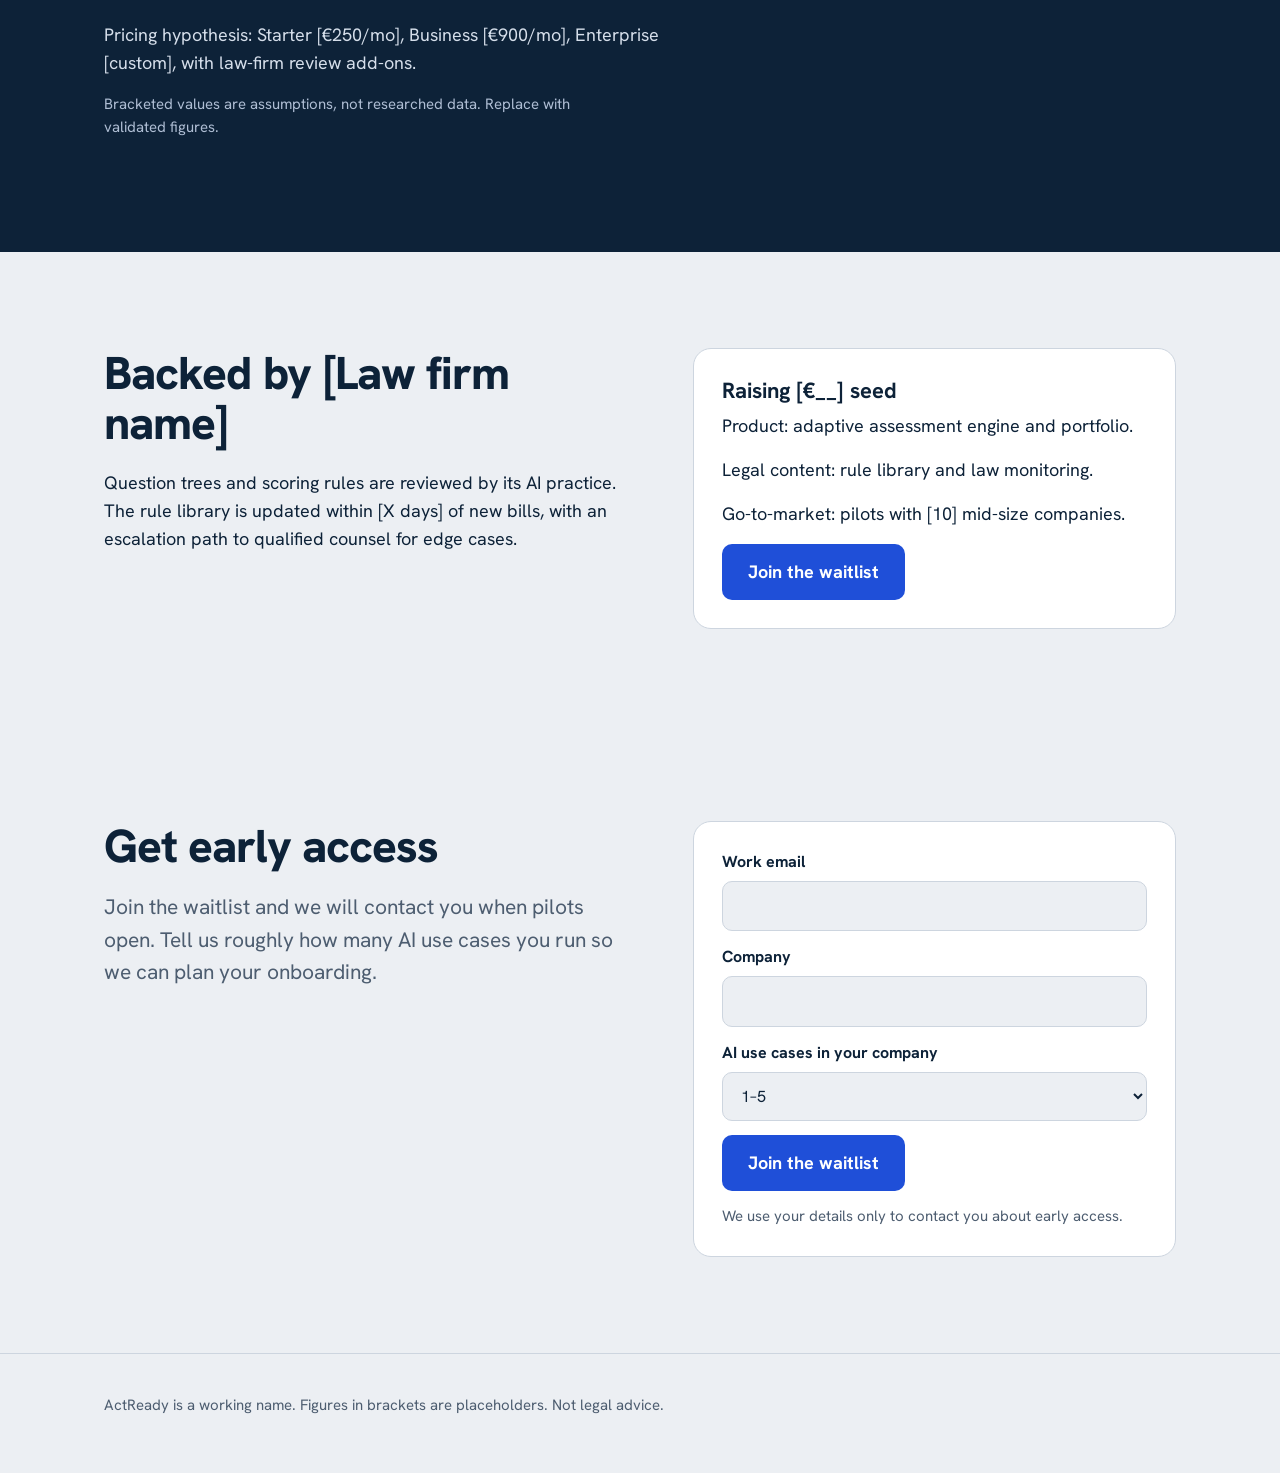
==== commit f669743d: "Add competitor comparison to ActReady website" ====
--- a/ActReady/index.html
+++ b/ActReady/index.html
@@ -101,6 +101,19 @@
 .wl input,.wl select{font:inherit;font-weight:400;padding:12px 14px;border:1.5px solid var(--line);border-radius:10px;background:var(--bg);color:var(--ink)}
 .wl button{border:0;font:inherit;font-weight:700;cursor:pointer;justify-self:start}
 @media (max-width:860px){.flow{grid-template-columns:1fr}.btn2{margin:12px 0 0}}
+:root{--yb:#d7f0e3;--yc:#0b6b45;--nb:#f8dcd6;--nc:#a62f1b;--pb:#fbe9c2;--pc:#7a4a00}
+@media (prefers-color-scheme:dark){:root:not([data-theme="light"]){--yb:#12392b;--yc:#4cd39b;--nb:#3f1d17;--nc:#ff8a72;--pb:#3d2d0b;--pc:#f0b24a}}
+:root[data-theme="dark"]{--yb:#12392b;--yc:#4cd39b;--nb:#3f1d17;--nc:#ff8a72;--pb:#3d2d0b;--pc:#f0b24a}
+.cmp{width:100%;min-width:720px;table-layout:fixed;border-collapse:separate;border-spacing:3px;font-size:16px}
+.cmp th{font-size:14px;font-weight:700;padding:8px 4px;text-align:center;vertical-align:bottom}
+.cmp th.l,.cmp td.l{text-align:left;padding:8px 10px 8px 0;font-weight:500;line-height:1.35}
+.cmp th.me{background:var(--accent);color:var(--accent-ink);border-radius:8px}
+.cmp td.c{text-align:center;height:46px;border-radius:8px;font-size:20px;font-weight:700}
+.cmp td.xy{background:var(--yb);color:var(--yc)}.cmp td.xn{background:var(--nb);color:var(--nc)}.cmp td.xp{background:var(--pb);color:var(--pc)}
+.cmp td.xu{border:1px dashed var(--line);color:var(--mute)}
+.cmp td.me{box-shadow:inset 0 0 0 2px var(--accent)}
+.cl{display:flex;flex-wrap:wrap;gap:8px 22px;margin-top:16px;font-size:15px;color:var(--mute)}
+.cl i{font-style:normal;display:inline-grid;place-items:center;width:26px;height:26px;border-radius:6px;font-weight:700;margin-right:8px}
 </style>
 </head>
 <body>
@@ -191,7 +204,13 @@
 ['No open gaps for this sample use case.','Keine offenen Lücken für diesen Beispielfall.'],['Re-checked just now','Gerade neu geprüft'],['Saving…','Wird gespeichert…'],
 ['Sign-ups need a signed-in claude.ai viewer. Please email [your contact address] to join.','Anmeldungen erfordern einen angemeldeten claude.ai-Nutzer. Bitte schreiben Sie an [Ihre Kontaktadresse].'],
 ['Could not save your sign-up. Please try again or email [your contact address].','Ihre Anmeldung konnte nicht gespeichert werden. Bitte versuchen Sie es erneut oder schreiben Sie an [Ihre Kontaktadresse].'],
-['You’re on the list. We will write to you about early access.','Sie stehen auf der Liste. Wir melden uns zum frühen Zugang.']
+['You’re on the list. We will write to you about early access.','Sie stehen auf der Liste. Wir melden uns zum frühen Zugang.'],
+['ActReady compared with German EU AI Act compliance tools','ActReady im Vergleich mit deutschen Tools für die EU-KI-Verordnung'],
+['Based on public vendor pages. Gray means not found, not necessarily absent.','Auf Basis öffentlicher Anbieterseiten. Grau bedeutet nicht gefunden, nicht zwingend nicht vorhanden.'],
+['Describe a use case in natural language','Anwendungsfall in natürlicher Sprache beschreiben'],['Adaptive follow-up questions','Adaptive Rückfragen'],['Compliance % and gap list','Compliance-Prozentwert und Lückenliste'],['Saved use case portfolio','Gespeichertes Portfolio von Anwendungsfällen'],['Re-check when the law changes','Neuprüfung bei Rechtsänderungen'],['Hosted 100% in Germany','Zu 100 % in Deutschland gehostet'],['Vendor can’t see your data','Anbieter kann Ihre Daten nicht sehen'],['Backed by a law firm','Von einer Kanzlei unterstützt'],['Free entry point or demo','Kostenloser Einstieg oder Demo'],
+['Has it','Vorhanden'],['Doesn’t','Nicht vorhanden'],['Partly or unclear','Teilweise oder unklar'],['Not found','Nicht gefunden'],
+['The ActReady column shows the intended product. Competitor entries are based on public pages and may be incomplete.','Die Spalte ActReady zeigt das geplante Produkt. Die Einträge der Wettbewerber beruhen auf öffentlichen Seiten und können unvollständig sein.'],
+['Comparison with competitors','Vergleich mit Wettbewerbern'],['Feature comparison','Funktionsvergleich']
 ];
 var DE={},EN={};P.forEach(function(p){DE[p[0]]=p[1];EN[p[1]]=p[0]});
 var L='en';try{L=localStorage.getItem('actready-lang')||(/^de/i.test(navigator.language||'')?'de':'en')}catch(e){}
@@ -214,7 +233,7 @@
 <header><div class="wrap"><a class="brand" href="#top">ActReady</a>
 <div class="rt"><div class="lg" role="group" aria-label="Language"><button type="button" data-l="en" aria-pressed="true">EN</button><button type="button" data-l="de" aria-pressed="false">DE</button></div><button id="burger" aria-expanded="false" aria-controls="menu" aria-label="Open menu"><span></span><span></span><span></span></button></div></div></header>
 <nav id="menu" aria-label="Main">
-<a href="#demo">Try the demo</a><a href="#problem">Why now</a><a href="#how">How it works</a><a href="#portfolio">Your portfolio</a><a href="#alerts">Law updates</a><a href="#security">Privacy</a><a href="#market">Market</a><a href="#trust">Trust and the ask</a><a href="#waitlist">Join the waitlist</a>
+<a href="#demo">Try the demo</a><a href="#problem">Why now</a><a href="#how">How it works</a><a href="#portfolio">Your portfolio</a><a href="#alerts">Law updates</a><a href="#security">Privacy</a><a href="#compare">Comparison with competitors</a><a href="#market">Market</a><a href="#trust">Trust and the ask</a><a href="#waitlist">Join the waitlist</a>
 </nav>
 <main id="top">
 <section class="hero" id="demo"><div class="wrap grid2">
@@ -305,6 +324,14 @@
 <div><h3>A one-way analysis engine</h3><p>Our text analysis works in one direction: a description goes in, and only a risk class, a score and a gap list come out. It does not keep, log or return the underlying text, so nothing about your use cases leaks.</p></div>
 </div>
 <p class="small" style="margin-top:24px">Because only you hold the key, we cannot recover your data if it is lost. [Key backup and recovery options to be defined.] [Security review and technical details to be confirmed before publication.]</p>
+</div></section>
+
+<section id="compare"><div class="wrap">
+<h2 style="max-width:28ch">ActReady compared with German EU AI Act compliance tools</h2>
+<p class="lead">Based on public vendor pages. Gray means not found, not necessarily absent.</p>
+<div class="scroll"><table class="cmp" id="cmp" aria-label="Feature comparison"></table></div>
+<div class="cl"><span><i style="background:var(--yb);color:var(--yc)" aria-hidden="true">✓</i>Has it</span><span><i style="background:var(--nb);color:var(--nc)" aria-hidden="true">✕</i>Doesn’t</span><span><i style="background:var(--pb);color:var(--pc)" aria-hidden="true">–</i>Partly or unclear</span><span><i style="border:1px dashed var(--line)" aria-hidden="true">?</i>Not found</span></div>
+<p class="small" style="margin-top:16px">The ActReady column shows the intended product. Competitor entries are based on public pages and may be incomplete.</p>
 </div></section>
 
 <section id="market" class="band"><div class="wrap">
@@ -371,5 +398,17 @@
 });
 })();
 </script>
+<script>
+(function(){
+var V=['ActReady','trail','DataGuard','SimpleAct','Kertos','DigitalSauria'];
+var R=[['Describe a use case in natural language','yunnun'],['Adaptive follow-up questions','yuuuun'],['Compliance % and gap list','yuppup'],['Saved use case portfolio','yyuyun'],['Re-check when the law changes','yuuuun'],['Hosted 100% in Germany','yuuypu'],['Vendor can’t see your data','yuuuuy'],['Backed by a law firm','yuuuun'],['Free entry point or demo','yynnuy']];
+var A='<svg viewBox="0 0 24 24" width="22" height="22" fill="none" stroke="currentColor" stroke-width="3" stroke-linecap="round" stroke-linejoin="round" aria-hidden="true" style="display:block;margin:auto">';
+var S={y:A+'<path d="M5 12.5l4.5 4.5L19 7.5"/></svg>',n:A+'<path d="M4.5 4.5l15 15M19.5 4.5l-15 15"/></svg>',p:A+'<path d="M5 12h14"/></svg>',u:A+'<path d="M9.5 9a2.5 2.5 0 1 1 3.5 2.3c-.7.4-1 1-1 1.7"/><circle cx="12" cy="17.5" r="1" fill="currentColor" stroke="none"/></svg>'},T={y:'Has it',n:'Doesn’t',p:'Partly or unclear',u:'Not found'};
+var h='<tr><th class="l"></th>'+V.map(function(v,i){return '<th'+(i?'':' class="me"')+'>'+v+'</th>'}).join('')+'</tr>';
+R.forEach(function(r){h+='<tr><td class="l">'+r[0]+'</td>'+r[1].split('').map(function(c,i){return '<td class="c x'+c+(i?'':' me')+'" role="img" aria-label="'+T[c]+'">'+S[c]+'</td>'}).join('')+'</tr>'});
+document.getElementById('cmp').innerHTML=h;
+document.querySelectorAll('.cl i').forEach(function(e,i){e.innerHTML=S['ynpu'[i]].replace('width="22" height="22"','width="16" height="16"')});
+})();
+</script>
 </body>
 </html>
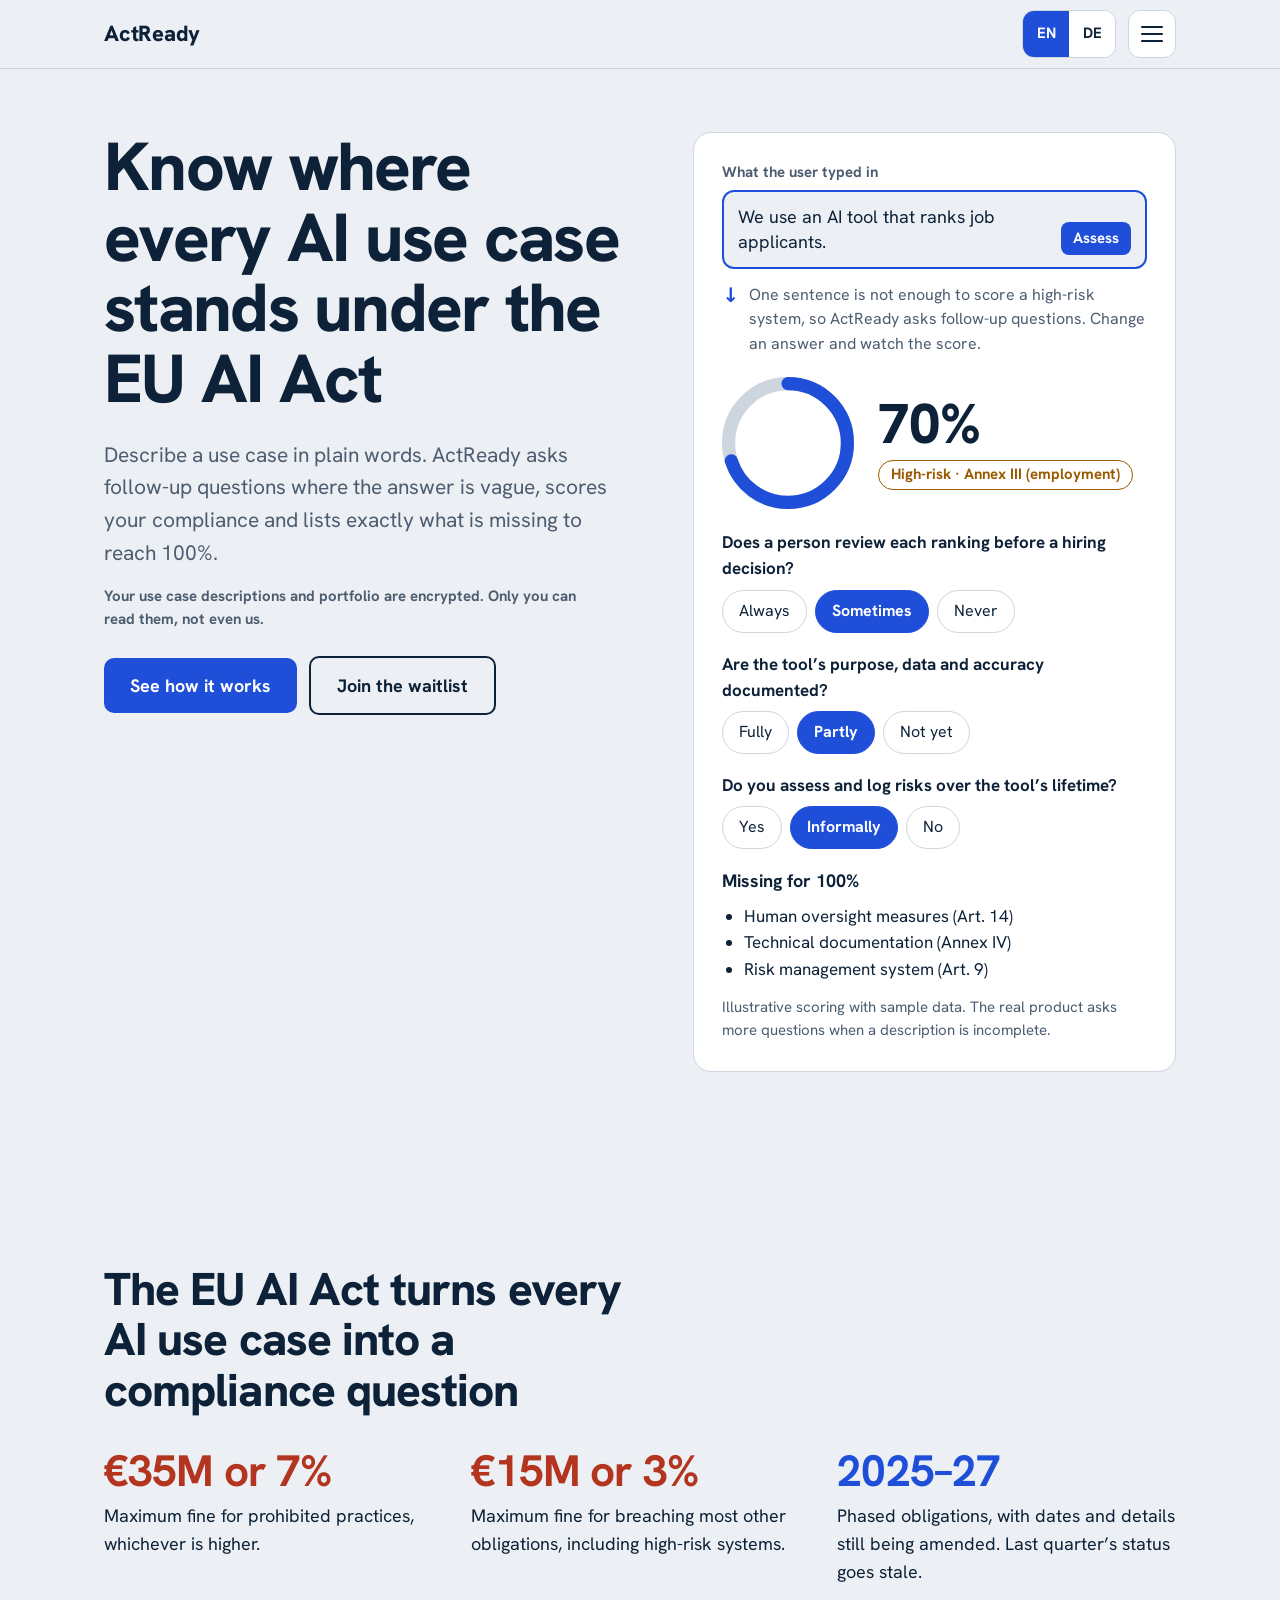
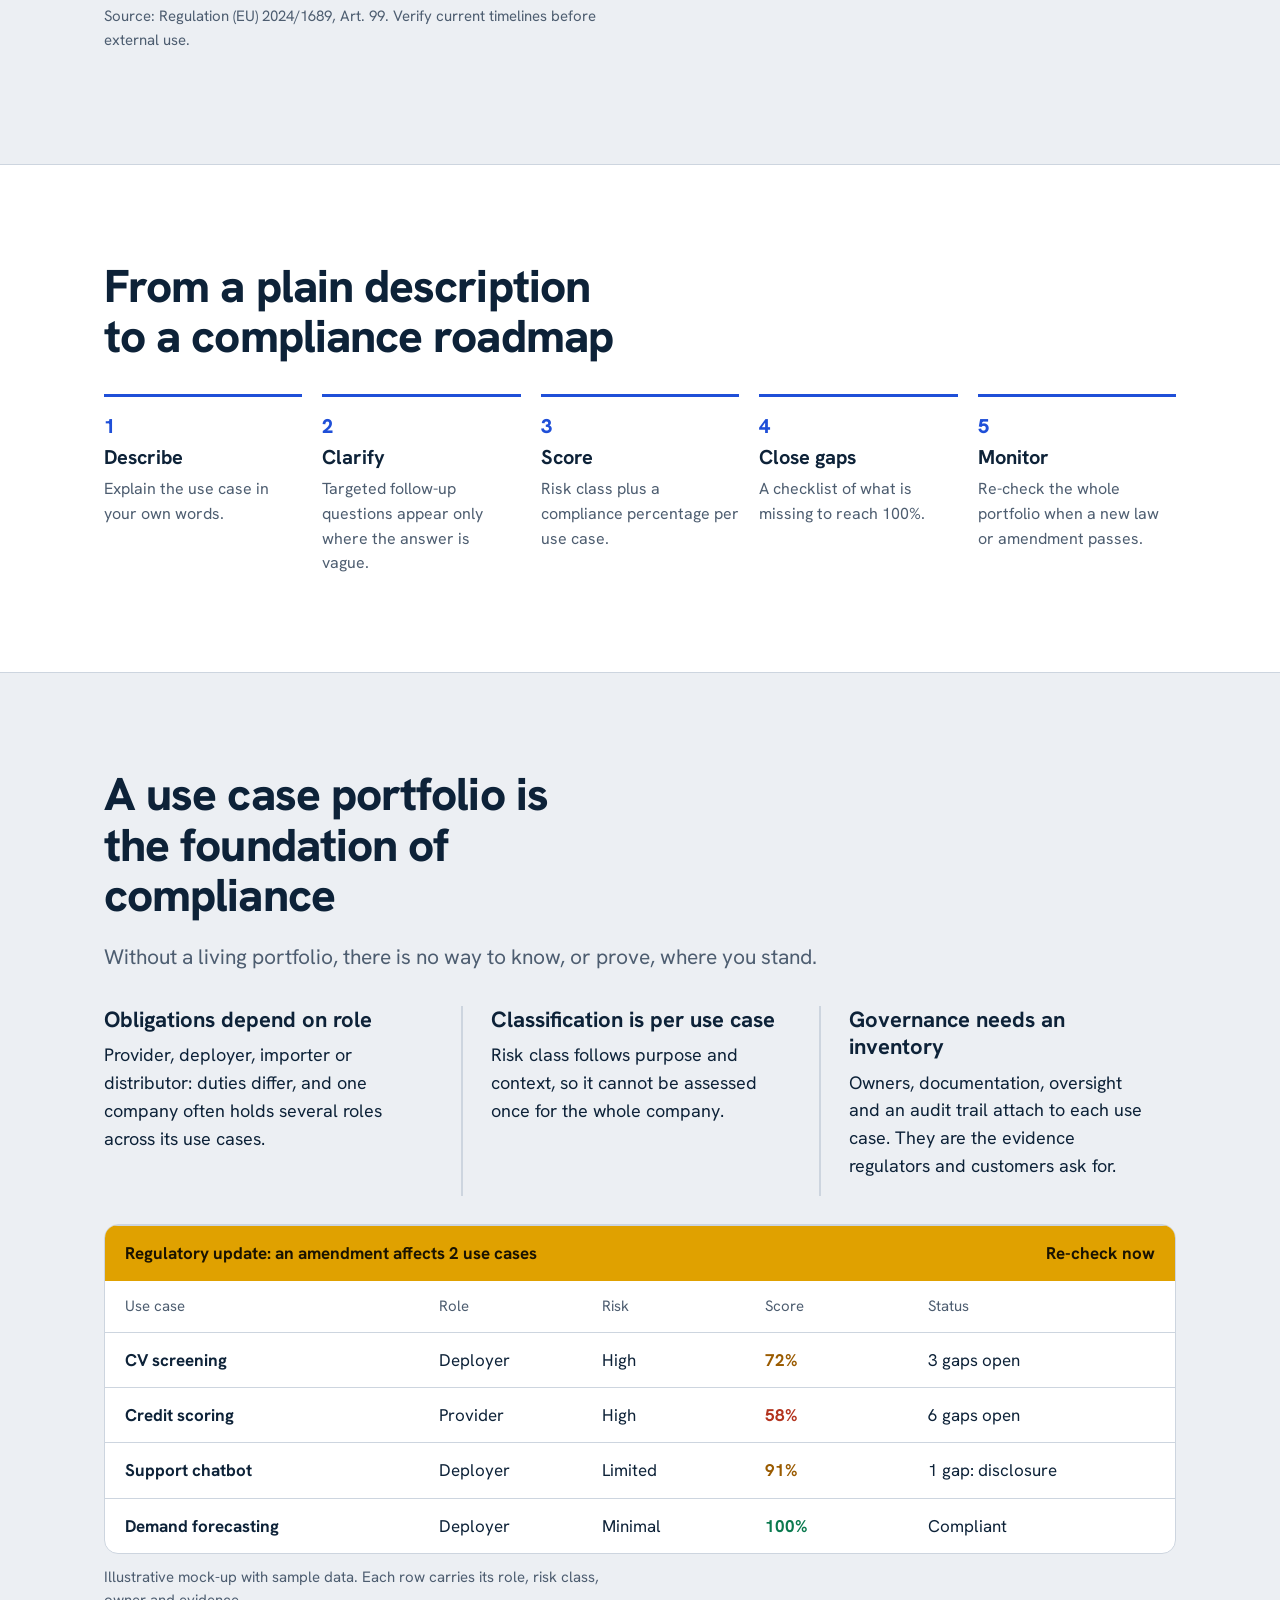
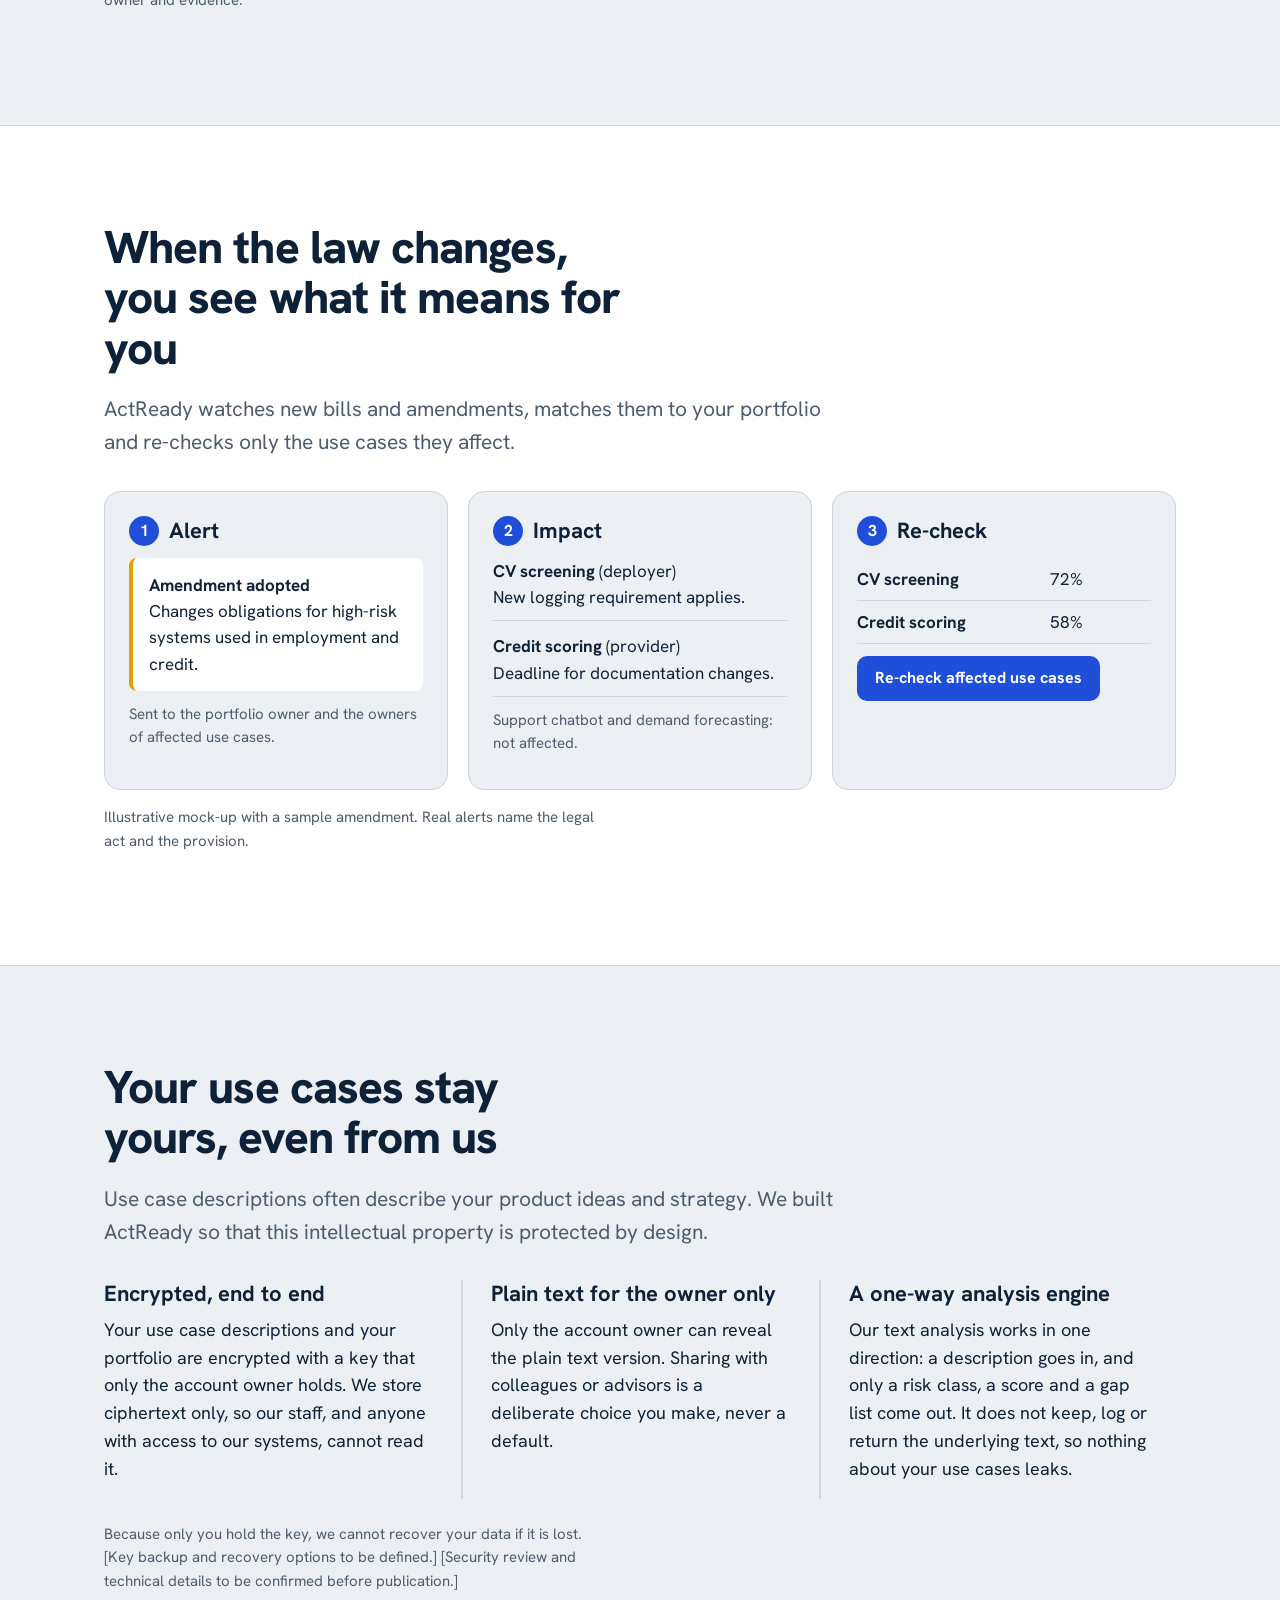
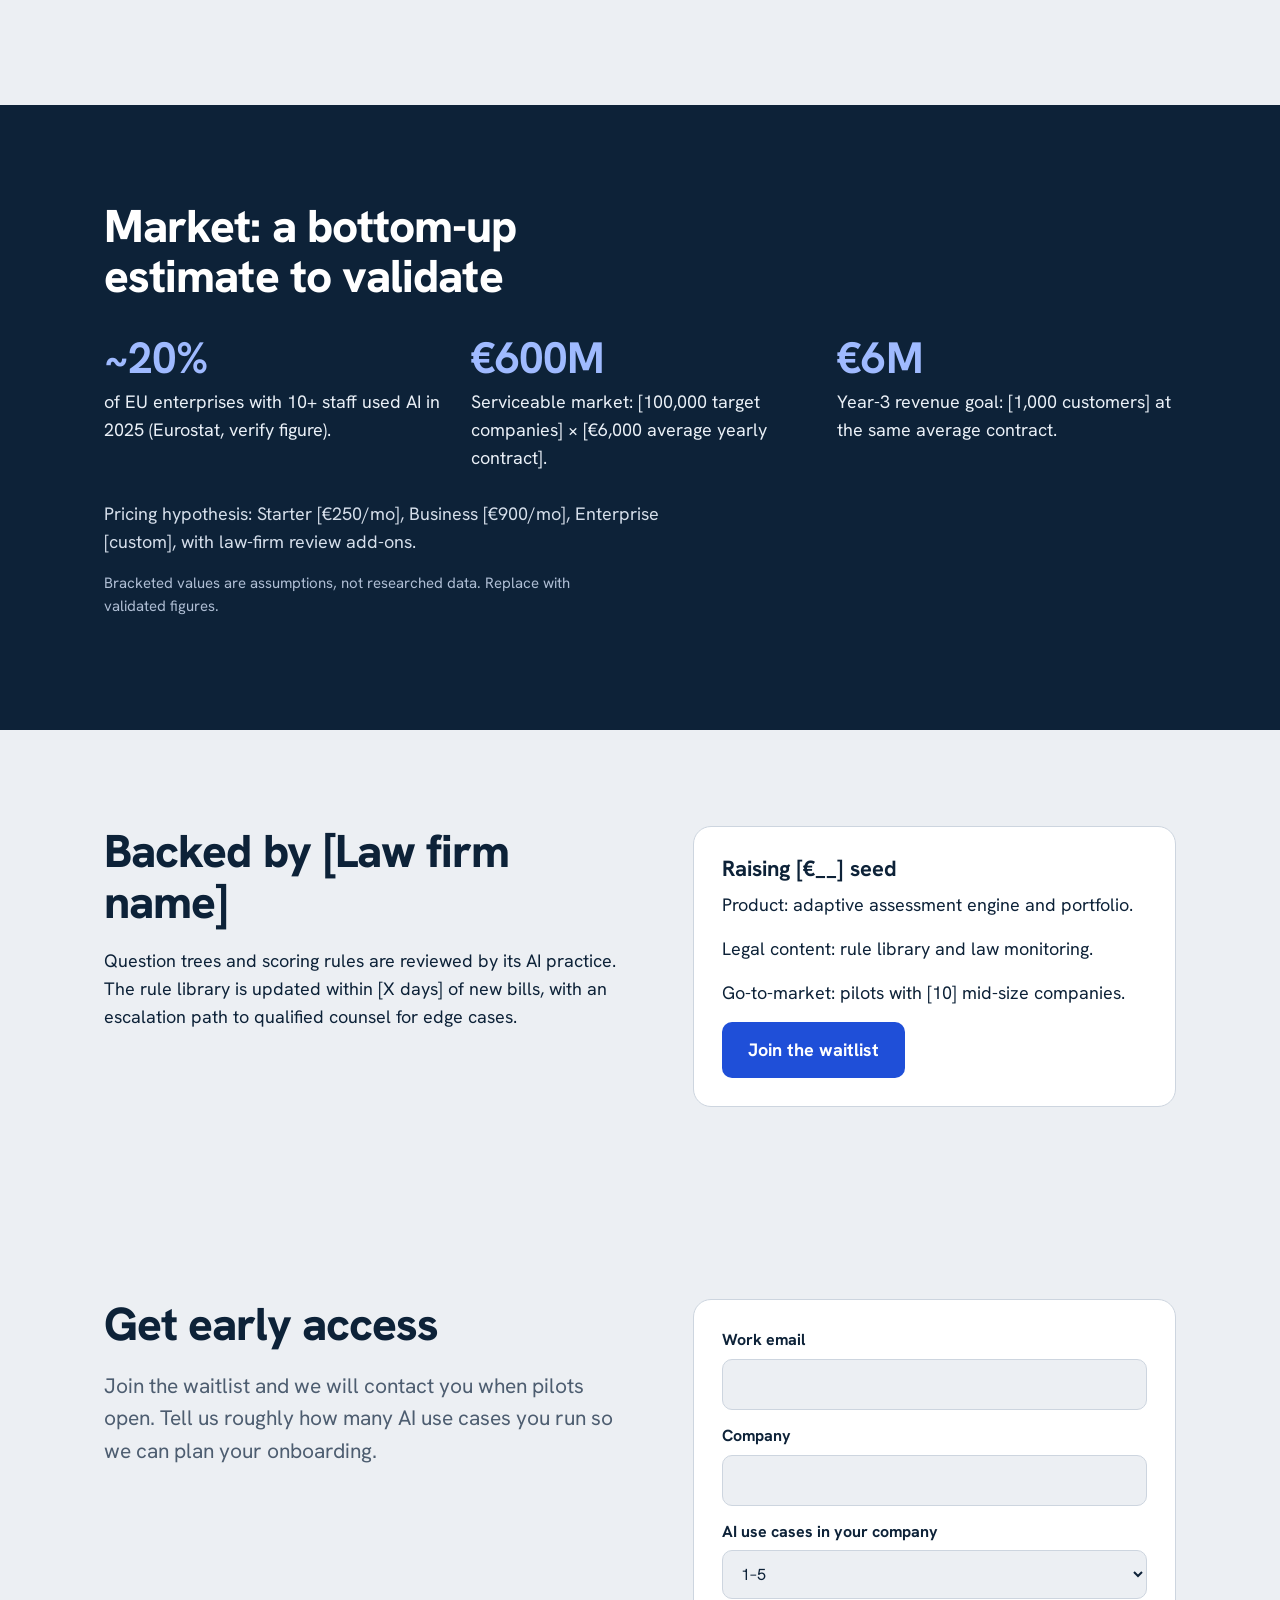
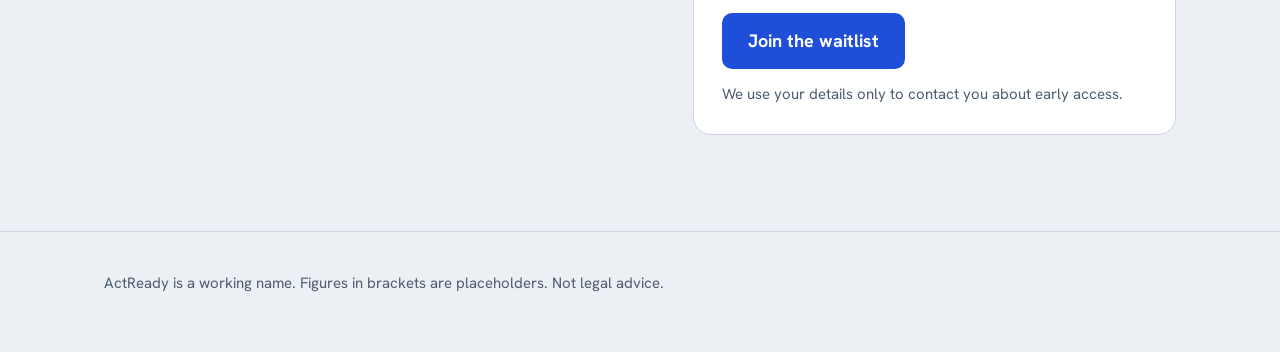
==== commit 4777f125: "Original version without comp comparison" ====
--- a/ActReady/index.html
+++ b/ActReady/index.html
@@ -101,19 +101,6 @@
 .wl input,.wl select{font:inherit;font-weight:400;padding:12px 14px;border:1.5px solid var(--line);border-radius:10px;background:var(--bg);color:var(--ink)}
 .wl button{border:0;font:inherit;font-weight:700;cursor:pointer;justify-self:start}
 @media (max-width:860px){.flow{grid-template-columns:1fr}.btn2{margin:12px 0 0}}
-:root{--yb:#d7f0e3;--yc:#0b6b45;--nb:#f8dcd6;--nc:#a62f1b;--pb:#fbe9c2;--pc:#7a4a00}
-@media (prefers-color-scheme:dark){:root:not([data-theme="light"]){--yb:#12392b;--yc:#4cd39b;--nb:#3f1d17;--nc:#ff8a72;--pb:#3d2d0b;--pc:#f0b24a}}
-:root[data-theme="dark"]{--yb:#12392b;--yc:#4cd39b;--nb:#3f1d17;--nc:#ff8a72;--pb:#3d2d0b;--pc:#f0b24a}
-.cmp{width:100%;min-width:720px;table-layout:fixed;border-collapse:separate;border-spacing:3px;font-size:16px}
-.cmp th{font-size:14px;font-weight:700;padding:8px 4px;text-align:center;vertical-align:bottom}
-.cmp th.l,.cmp td.l{text-align:left;padding:8px 10px 8px 0;font-weight:500;line-height:1.35}
-.cmp th.me{background:var(--accent);color:var(--accent-ink);border-radius:8px}
-.cmp td.c{text-align:center;height:46px;border-radius:8px;font-size:20px;font-weight:700}
-.cmp td.xy{background:var(--yb);color:var(--yc)}.cmp td.xn{background:var(--nb);color:var(--nc)}.cmp td.xp{background:var(--pb);color:var(--pc)}
-.cmp td.xu{border:1px dashed var(--line);color:var(--mute)}
-.cmp td.me{box-shadow:inset 0 0 0 2px var(--accent)}
-.cl{display:flex;flex-wrap:wrap;gap:8px 22px;margin-top:16px;font-size:15px;color:var(--mute)}
-.cl i{font-style:normal;display:inline-grid;place-items:center;width:26px;height:26px;border-radius:6px;font-weight:700;margin-right:8px}
 </style>
 </head>
 <body>
@@ -204,13 +191,7 @@
 ['No open gaps for this sample use case.','Keine offenen Lücken für diesen Beispielfall.'],['Re-checked just now','Gerade neu geprüft'],['Saving…','Wird gespeichert…'],
 ['Sign-ups need a signed-in claude.ai viewer. Please email [your contact address] to join.','Anmeldungen erfordern einen angemeldeten claude.ai-Nutzer. Bitte schreiben Sie an [Ihre Kontaktadresse].'],
 ['Could not save your sign-up. Please try again or email [your contact address].','Ihre Anmeldung konnte nicht gespeichert werden. Bitte versuchen Sie es erneut oder schreiben Sie an [Ihre Kontaktadresse].'],
-['You’re on the list. We will write to you about early access.','Sie stehen auf der Liste. Wir melden uns zum frühen Zugang.'],
-['ActReady compared with German EU AI Act compliance tools','ActReady im Vergleich mit deutschen Tools für die EU-KI-Verordnung'],
-['Based on public vendor pages. Gray means not found, not necessarily absent.','Auf Basis öffentlicher Anbieterseiten. Grau bedeutet nicht gefunden, nicht zwingend nicht vorhanden.'],
-['Describe a use case in natural language','Anwendungsfall in natürlicher Sprache beschreiben'],['Adaptive follow-up questions','Adaptive Rückfragen'],['Compliance % and gap list','Compliance-Prozentwert und Lückenliste'],['Saved use case portfolio','Gespeichertes Portfolio von Anwendungsfällen'],['Re-check when the law changes','Neuprüfung bei Rechtsänderungen'],['Hosted 100% in Germany','Zu 100 % in Deutschland gehostet'],['Vendor can’t see your data','Anbieter kann Ihre Daten nicht sehen'],['Backed by a law firm','Von einer Kanzlei unterstützt'],['Free entry point or demo','Kostenloser Einstieg oder Demo'],
-['Has it','Vorhanden'],['Doesn’t','Nicht vorhanden'],['Partly or unclear','Teilweise oder unklar'],['Not found','Nicht gefunden'],
-['The ActReady column shows the intended product. Competitor entries are based on public pages and may be incomplete.','Die Spalte ActReady zeigt das geplante Produkt. Die Einträge der Wettbewerber beruhen auf öffentlichen Seiten und können unvollständig sein.'],
-['Comparison with competitors','Vergleich mit Wettbewerbern'],['Feature comparison','Funktionsvergleich']
+['You’re on the list. We will write to you about early access.','Sie stehen auf der Liste. Wir melden uns zum frühen Zugang.']
 ];
 var DE={},EN={};P.forEach(function(p){DE[p[0]]=p[1];EN[p[1]]=p[0]});
 var L='en';try{L=localStorage.getItem('actready-lang')||(/^de/i.test(navigator.language||'')?'de':'en')}catch(e){}
@@ -233,7 +214,7 @@
 <header><div class="wrap"><a class="brand" href="#top">ActReady</a>
 <div class="rt"><div class="lg" role="group" aria-label="Language"><button type="button" data-l="en" aria-pressed="true">EN</button><button type="button" data-l="de" aria-pressed="false">DE</button></div><button id="burger" aria-expanded="false" aria-controls="menu" aria-label="Open menu"><span></span><span></span><span></span></button></div></div></header>
 <nav id="menu" aria-label="Main">
-<a href="#demo">Try the demo</a><a href="#problem">Why now</a><a href="#how">How it works</a><a href="#portfolio">Your portfolio</a><a href="#alerts">Law updates</a><a href="#security">Privacy</a><a href="#compare">Comparison with competitors</a><a href="#market">Market</a><a href="#trust">Trust and the ask</a><a href="#waitlist">Join the waitlist</a>
+<a href="#demo">Try the demo</a><a href="#problem">Why now</a><a href="#how">How it works</a><a href="#portfolio">Your portfolio</a><a href="#alerts">Law updates</a><a href="#security">Privacy</a><a href="#market">Market</a><a href="#trust">Trust and the ask</a><a href="#waitlist">Join the waitlist</a>
 </nav>
 <main id="top">
 <section class="hero" id="demo"><div class="wrap grid2">
@@ -324,14 +305,6 @@
 <div><h3>A one-way analysis engine</h3><p>Our text analysis works in one direction: a description goes in, and only a risk class, a score and a gap list come out. It does not keep, log or return the underlying text, so nothing about your use cases leaks.</p></div>
 </div>
 <p class="small" style="margin-top:24px">Because only you hold the key, we cannot recover your data if it is lost. [Key backup and recovery options to be defined.] [Security review and technical details to be confirmed before publication.]</p>
-</div></section>
-
-<section id="compare"><div class="wrap">
-<h2 style="max-width:28ch">ActReady compared with German EU AI Act compliance tools</h2>
-<p class="lead">Based on public vendor pages. Gray means not found, not necessarily absent.</p>
-<div class="scroll"><table class="cmp" id="cmp" aria-label="Feature comparison"></table></div>
-<div class="cl"><span><i style="background:var(--yb);color:var(--yc)" aria-hidden="true">✓</i>Has it</span><span><i style="background:var(--nb);color:var(--nc)" aria-hidden="true">✕</i>Doesn’t</span><span><i style="background:var(--pb);color:var(--pc)" aria-hidden="true">–</i>Partly or unclear</span><span><i style="border:1px dashed var(--line)" aria-hidden="true">?</i>Not found</span></div>
-<p class="small" style="margin-top:16px">The ActReady column shows the intended product. Competitor entries are based on public pages and may be incomplete.</p>
 </div></section>
 
 <section id="market" class="band"><div class="wrap">
@@ -398,17 +371,5 @@
 });
 })();
 </script>
-<script>
-(function(){
-var V=['ActReady','trail','DataGuard','SimpleAct','Kertos','DigitalSauria'];
-var R=[['Describe a use case in natural language','yunnun'],['Adaptive follow-up questions','yuuuun'],['Compliance % and gap list','yuppup'],['Saved use case portfolio','yyuyun'],['Re-check when the law changes','yuuuun'],['Hosted 100% in Germany','yuuypu'],['Vendor can’t see your data','yuuuuy'],['Backed by a law firm','yuuuun'],['Free entry point or demo','yynnuy']];
-var A='<svg viewBox="0 0 24 24" width="22" height="22" fill="none" stroke="currentColor" stroke-width="3" stroke-linecap="round" stroke-linejoin="round" aria-hidden="true" style="display:block;margin:auto">';
-var S={y:A+'<path d="M5 12.5l4.5 4.5L19 7.5"/></svg>',n:A+'<path d="M4.5 4.5l15 15M19.5 4.5l-15 15"/></svg>',p:A+'<path d="M5 12h14"/></svg>',u:A+'<path d="M9.5 9a2.5 2.5 0 1 1 3.5 2.3c-.7.4-1 1-1 1.7"/><circle cx="12" cy="17.5" r="1" fill="currentColor" stroke="none"/></svg>'},T={y:'Has it',n:'Doesn’t',p:'Partly or unclear',u:'Not found'};
-var h='<tr><th class="l"></th>'+V.map(function(v,i){return '<th'+(i?'':' class="me"')+'>'+v+'</th>'}).join('')+'</tr>';
-R.forEach(function(r){h+='<tr><td class="l">'+r[0]+'</td>'+r[1].split('').map(function(c,i){return '<td class="c x'+c+(i?'':' me')+'" role="img" aria-label="'+T[c]+'">'+S[c]+'</td>'}).join('')+'</tr>'});
-document.getElementById('cmp').innerHTML=h;
-document.querySelectorAll('.cl i').forEach(function(e,i){e.innerHTML=S['ynpu'[i]].replace('width="22" height="22"','width="16" height="16"')});
-})();
-</script>
 </body>
 </html>
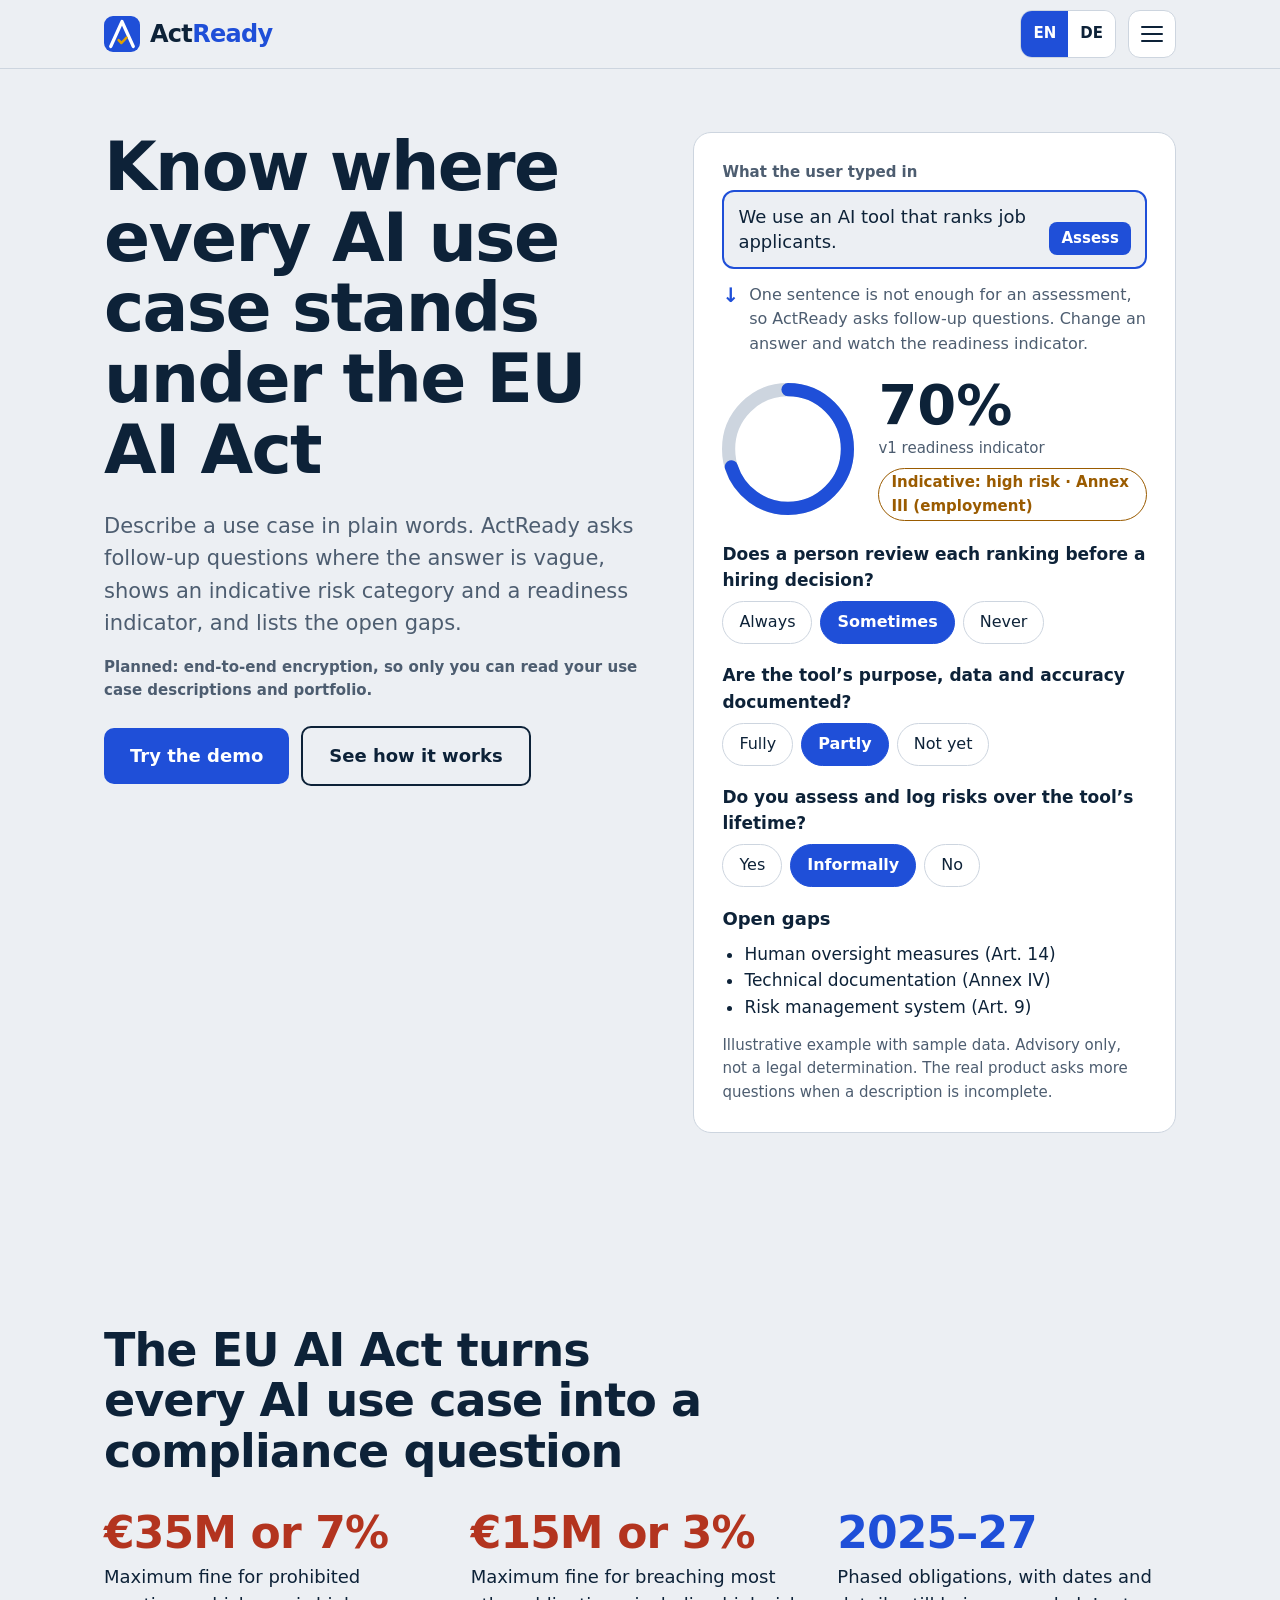
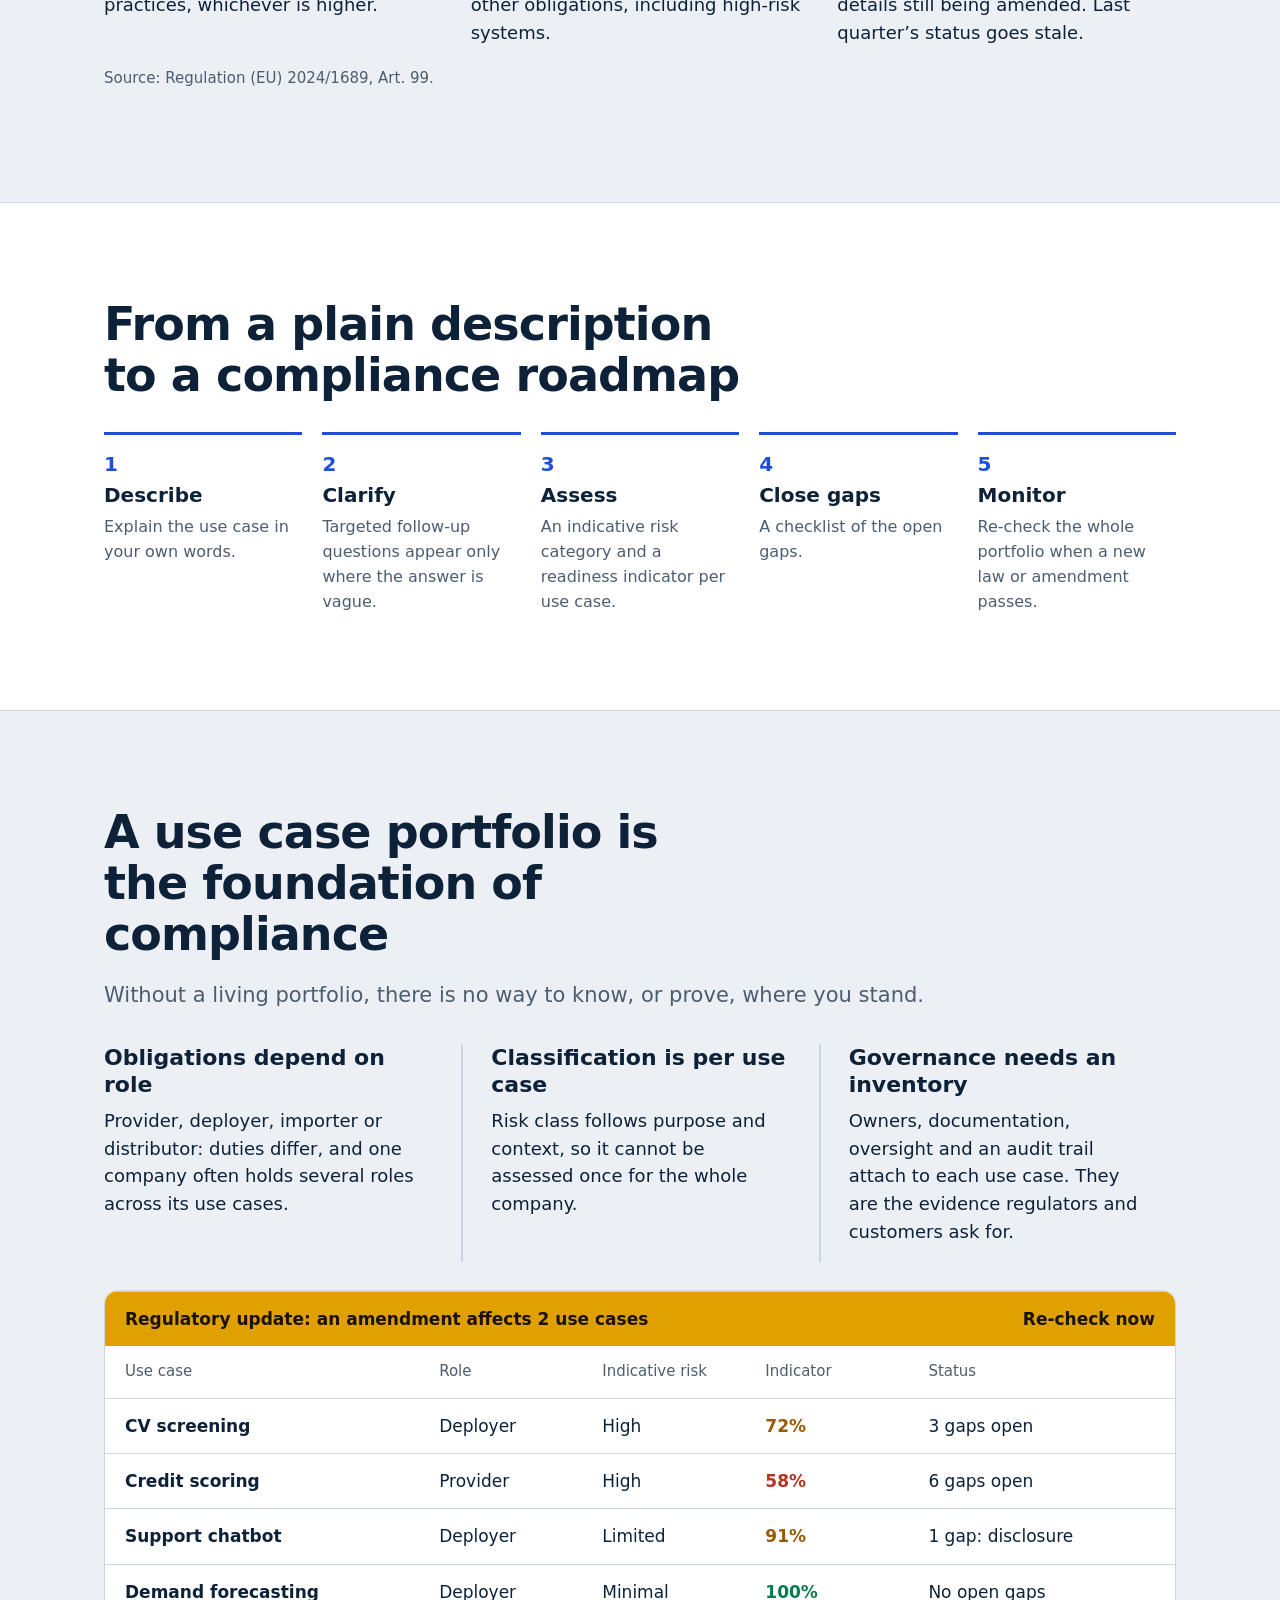
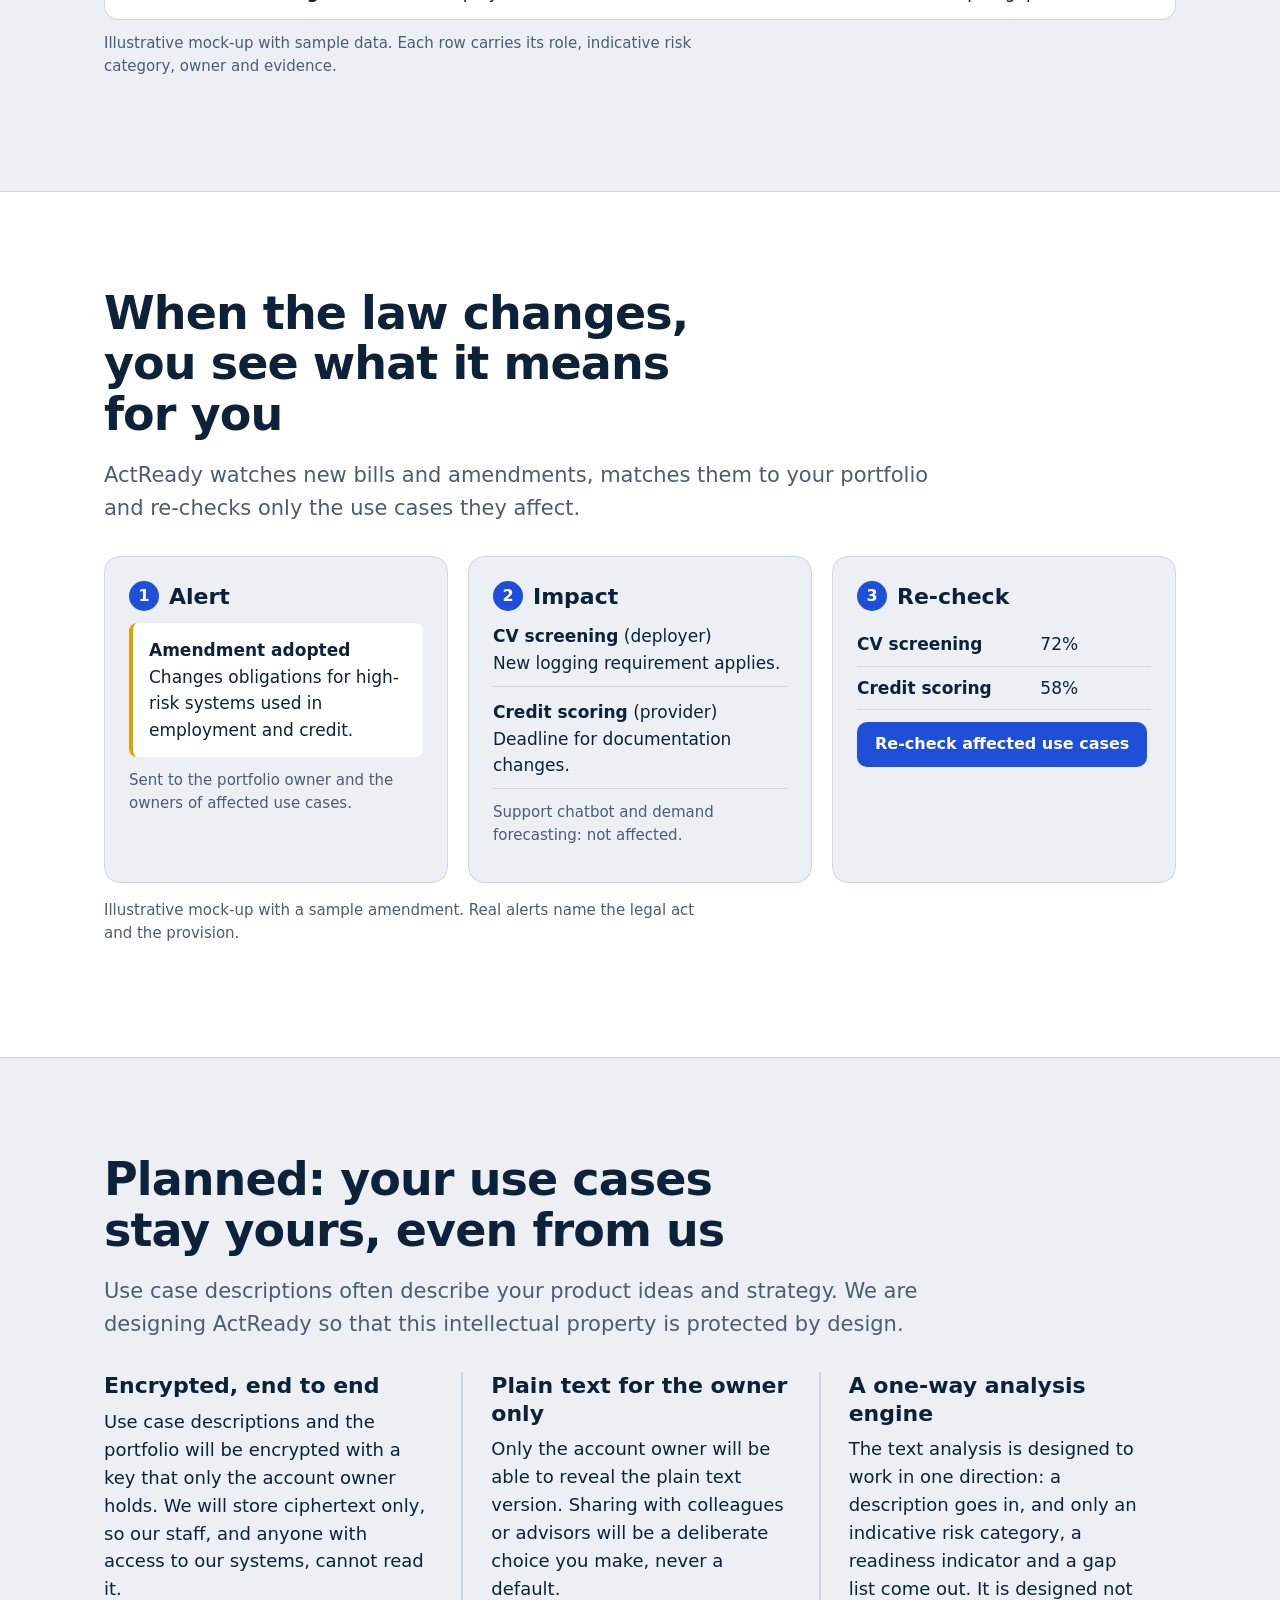
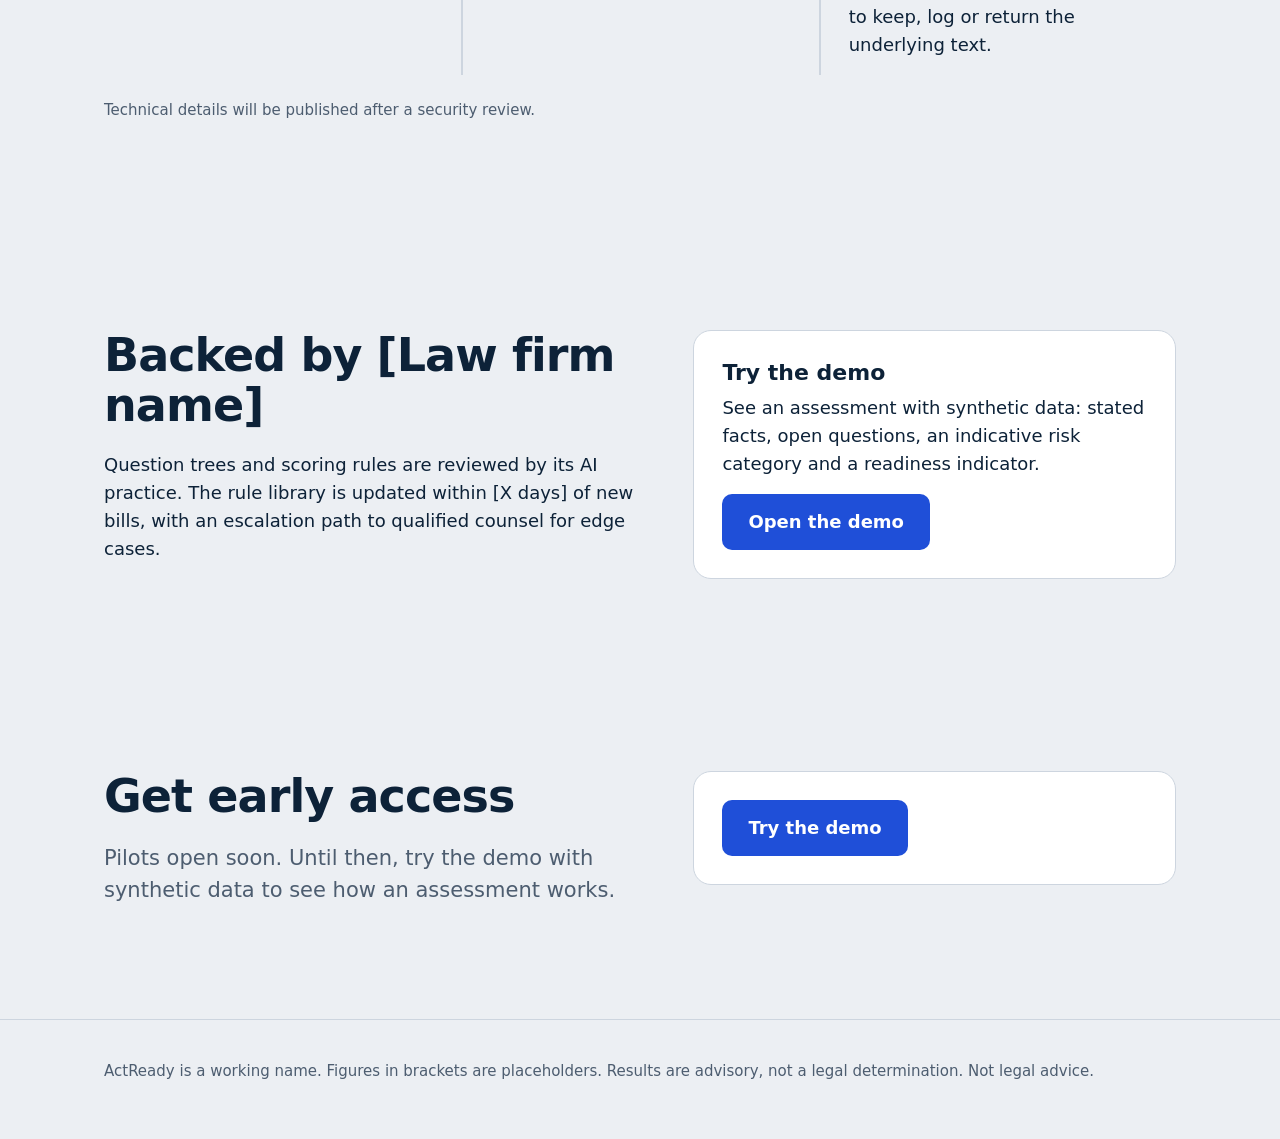
==== commit a6f8d3b2: "Align the ActReady landing page with the demo Readiness indicator and indicative risk category inste" ====
--- a/ActReady/index.html
+++ b/ActReady/index.html
@@ -4,22 +4,23 @@
 <meta charset="utf-8">
 <meta name="viewport" content="width=device-width, initial-scale=1, viewport-fit=cover">
 <title>ActReady – EU AI Act compliance for every AI use case</title>
-<link rel="stylesheet" href="https://fonts.googleapis.com/css2?family=Hanken+Grotesk:wght@400;500;700;800&display=swap">
+<link rel="icon" href="data:image/svg+xml,%3Csvg xmlns='http://www.w3.org/2000/svg' viewBox='0 0 64 64'%3E%3Crect width='64' height='64' rx='16' fill='%231f4fd8'/%3E%3Cpath d='M12 54 L32 10 L52 54' fill='none' stroke='%23fff' stroke-width='6' stroke-linecap='round' stroke-linejoin='round'/%3E%3Cpath d='M26 43 L31 48 L40 38.5' fill='none' stroke='%23e0a100' stroke-width='4.5' stroke-linecap='round' stroke-linejoin='round'/%3E%3C/svg%3E">
 <style>
-:root{--bg:#eceff3;--surface:#ffffff;--ink:#0d2238;--mute:#4d5d70;--line:#cdd5df;--accent:#1f4fd8;--accent-ink:#ffffff;--warn:#9a5b00;--bad:#b3341f;--ok:#0b7a4f;--band:#0d2238;
+:root{--bg:#eceff3;--surface:#ffffff;--ink:#0d2238;--mute:#4d5d70;--line:#cdd5df;--accent:#1f4fd8;--accent-ink:#ffffff;--warn:#9a5b00;--bad:#b3341f;--ok:#0b7a4f;--band:#0d2238;--lbg:#1f4fd8;--lfg:#fff;--lr:#1f4fd8;
 box-sizing:border-box;padding-top:env(safe-area-inset-top,0px);padding-bottom:env(safe-area-inset-bottom,0px)}
-@media (prefers-color-scheme:dark){:root:not([data-theme="light"]){--bg:#0b1624;--surface:#12233a;--ink:#e6edf6;--mute:#9fb0c4;--line:#27405e;--accent:#7a9dff;--accent-ink:#0b1624;--warn:#f0b24a;--bad:#ff8a72;--ok:#4cd39b;--band:#16345f}}
-:root[data-theme="dark"]{--bg:#0b1624;--surface:#12233a;--ink:#e6edf6;--mute:#9fb0c4;--line:#27405e;--accent:#7a9dff;--accent-ink:#0b1624;--warn:#f0b24a;--bad:#ff8a72;--ok:#4cd39b;--band:#16345f}
+@media (prefers-color-scheme:dark){:root:not([data-theme="light"]){--bg:#0b1624;--surface:#12233a;--ink:#e6edf6;--mute:#9fb0c4;--line:#27405e;--accent:#7a9dff;--accent-ink:#0b1624;--warn:#f0b24a;--bad:#ff8a72;--ok:#4cd39b;--band:#16345f;--lbg:#fff;--lfg:#0d2238;--lr:#9fbaff}}
+:root[data-theme="dark"]{--bg:#0b1624;--surface:#12233a;--ink:#e6edf6;--mute:#9fb0c4;--line:#27405e;--accent:#7a9dff;--accent-ink:#0b1624;--warn:#f0b24a;--bad:#ff8a72;--ok:#4cd39b;--band:#16345f;--lbg:#fff;--lfg:#0d2238;--lr:#9fbaff}
 html{scroll-behavior:smooth;scroll-padding-top:calc(env(safe-area-inset-top,0px) + 84px)}
 @media (prefers-reduced-motion:reduce){html{scroll-behavior:auto}*{transition:none!important}}
 *{box-sizing:border-box}
-body{margin:0;background:var(--bg);color:var(--ink);font-family:"Hanken Grotesk",system-ui,-apple-system,"Segoe UI",sans-serif;font-size:18px;line-height:1.55}
+body{margin:0;background:var(--bg);color:var(--ink);font-family:system-ui,-apple-system,"Segoe UI",Roboto,"Helvetica Neue",Arial,sans-serif;font-size:18px;line-height:1.55}
 a{color:inherit}
 :focus-visible{outline:3px solid var(--accent);outline-offset:3px}
 .wrap{max-width:1120px;margin:0 auto;padding:0 24px}
 header{position:fixed;top:0;left:0;right:0;z-index:30;background:var(--bg);border-bottom:1px solid var(--line);padding-top:env(safe-area-inset-top,0px)}
 header .wrap{display:flex;align-items:center;justify-content:space-between;height:68px}
-.brand{font-weight:800;font-size:22px;text-decoration:none;letter-spacing:-.01em}
+.brand{display:flex;align-items:center;gap:10px;font-weight:700;font-size:24px;letter-spacing:-.03em;line-height:1;text-decoration:none}.brand svg{width:36px;height:36px;flex:none}.brand b{color:var(--lr);font-weight:inherit}
+.scorelbl{display:block;font-size:15px;color:var(--mute);margin-top:4px}
 #burger{width:48px;height:48px;border:1px solid var(--line);background:var(--surface);border-radius:12px;cursor:pointer;display:grid;place-items:center;color:var(--ink)}
 #burger span{display:block;width:22px;height:2px;background:currentColor;border-radius:2px;transition:transform .25s,opacity .25s;grid-area:1/1}
 #burger span:nth-child(1){transform:translateY(-7px)}#burger span:nth-child(3){transform:translateY(7px)}
@@ -108,31 +109,31 @@
 (function(){
 var P=[
 ['ActReady – EU AI Act compliance for every AI use case','ActReady – EU-KI-Verordnung: Compliance für jeden KI-Anwendungsfall'],
-['Try the demo','Demo ausprobieren'],['Why now','Warum jetzt'],['How it works','Ablauf'],['Your portfolio','Ihr Portfolio'],['Law updates','Rechtsänderungen'],['Privacy','Datenschutz'],['Market','Markt'],['Trust and the ask','Vertrauen und Finanzierung'],['Join the waitlist','Auf die Warteliste'],
+['Try the demo','Demo ausprobieren'],['Why now','Warum jetzt'],['How it works','Ablauf'],['Your portfolio','Ihr Portfolio'],['Law updates','Rechtsänderungen'],['Privacy','Datenschutz'],['Join the waitlist','Auf die Warteliste'],
 ['Know where every AI use case stands under the EU AI Act','Wissen Sie, wo jeder KI-Anwendungsfall unter der EU-KI-Verordnung steht'],
-['Describe a use case in plain words. ActReady asks follow-up questions where the answer is vague, scores your compliance and lists exactly what is missing to reach 100%.','Beschreiben Sie einen Anwendungsfall in einfachen Worten. ActReady stellt Rückfragen, wo die Antwort unklar ist, bewertet Ihre Compliance und zeigt genau, was bis zu 100 % fehlt.'],
-['Your use case descriptions and portfolio are encrypted. Only you can read them, not even us.','Ihre Beschreibungen und Ihr Portfolio sind verschlüsselt. Nur Sie können sie lesen, nicht einmal wir.'],
+['Describe a use case in plain words. ActReady asks follow-up questions where the answer is vague, shows an indicative risk category and a readiness indicator, and lists the open gaps.','Beschreiben Sie einen Anwendungsfall in einfachen Worten. ActReady stellt Rückfragen, wo die Antwort unklar ist, zeigt eine vorläufige Risikokategorie und einen Readiness-Indikator und listet die offenen Lücken auf.'],
+['Planned: end-to-end encryption, so only you can read your use case descriptions and portfolio.','Geplant: Ende-zu-Ende-Verschlüsselung, damit nur Sie Ihre Beschreibungen und Ihr Portfolio lesen können.'],
 ['See how it works','So funktioniert es'],['What the user typed in','Eingabe des Nutzers'],
 ['We use an AI tool that ranks job applicants.','Wir nutzen ein KI-Tool, das Stellenbewerber in eine Rangfolge bringt.'],['Assess','Prüfen'],
-['One sentence is not enough to score a high-risk system, so ActReady asks follow-up questions. Change an answer and watch the score.','Ein Satz reicht nicht, um ein Hochrisiko-System zu bewerten, deshalb stellt ActReady Rückfragen. Ändern Sie eine Antwort und beobachten Sie die Bewertung.'],
-['High-risk · Annex III (employment)','Hochrisiko · Anhang III (Beschäftigung)'],
+['One sentence is not enough for an assessment, so ActReady asks follow-up questions. Change an answer and watch the readiness indicator.','Ein Satz reicht für eine Bewertung nicht aus, deshalb stellt ActReady Rückfragen. Ändern Sie eine Antwort und beobachten Sie den Readiness-Indikator.'],
+['Indicative: high risk · Annex III (employment)','Vorläufig: hohes Risiko · Anhang III (Beschäftigung)'],
 ['Does a person review each ranking before a hiring decision?','Prüft eine Person jede Rangliste, bevor eine Einstellungsentscheidung fällt?'],
 ['Always','Immer'],['Sometimes','Manchmal'],['Never','Nie'],
 ['Are the tool’s purpose, data and accuracy documented?','Sind Zweck, Daten und Genauigkeit des Tools dokumentiert?'],
 ['Fully','Vollständig'],['Partly','Teilweise'],['Not yet','Noch nicht'],
 ['Do you assess and log risks over the tool’s lifetime?','Bewerten und protokollieren Sie die Risiken über die gesamte Lebensdauer des Tools?'],
-['Yes','Ja'],['Informally','Informell'],['No','Nein'],['Missing for 100%','Fehlt bis 100 %'],
-['Illustrative scoring with sample data. The real product asks more questions when a description is incomplete.','Beispielhafte Bewertung mit Beispieldaten. Das echte Produkt stellt mehr Fragen, wenn eine Beschreibung unvollständig ist.'],
+['Yes','Ja'],['Informally','Informell'],['No','Nein'],['Open gaps','Offene Lücken'],
+['Illustrative example with sample data. Advisory only, not a legal determination. The real product asks more questions when a description is incomplete.','Beispielhafte Darstellung mit Beispieldaten. Nur zur Orientierung, keine rechtliche Feststellung. Das echte Produkt stellt mehr Fragen, wenn eine Beschreibung unvollständig ist.'],
 ['The EU AI Act turns every AI use case into a compliance question','Die EU-KI-Verordnung macht jeden KI-Anwendungsfall zu einer Compliance-Frage'],
 ['€35M or 7%','35 Mio. € oder 7 %'],['Maximum fine for prohibited practices, whichever is higher.','Höchstbetrag der Geldbuße für verbotene Praktiken, je nachdem, welcher Wert höher ist.'],
 ['€15M or 3%','15 Mio. € oder 3 %'],['Maximum fine for breaching most other obligations, including high-risk systems.','Höchstbetrag der Geldbuße bei Verstößen gegen die meisten anderen Pflichten, auch bei Hochrisiko-Systemen.'],
 ['Phased obligations, with dates and details still being amended. Last quarter’s status goes stale.','Stufenweise geltende Pflichten, deren Termine und Details noch angepasst werden. Der Stand vom letzten Quartal ist schnell veraltet.'],
-['Source: Regulation (EU) 2024/1689, Art. 99. Verify current timelines before external use.','Quelle: Verordnung (EU) 2024/1689, Art. 99. Aktuelle Fristen vor externer Verwendung prüfen.'],
+['Source: Regulation (EU) 2024/1689, Art. 99.','Quelle: Verordnung (EU) 2024/1689, Art. 99.'],
 ['From a plain description to a compliance roadmap','Von der einfachen Beschreibung zur Compliance-Roadmap'],
 ['Describe','Beschreiben'],['Explain the use case in your own words.','Erklären Sie den Anwendungsfall in Ihren eigenen Worten.'],
 ['Clarify','Klären'],['Targeted follow-up questions appear only where the answer is vague.','Gezielte Rückfragen erscheinen nur dort, wo die Antwort unklar ist.'],
-['Score','Bewerten'],['Risk class plus a compliance percentage per use case.','Risikoklasse plus Compliance-Prozentwert pro Anwendungsfall.'],
-['Close gaps','Lücken schließen'],['A checklist of what is missing to reach 100%.','Eine Checkliste dessen, was bis 100 % fehlt.'],
+['Assess','Bewerten'],['An indicative risk category and a readiness indicator per use case.','Eine vorläufige Risikokategorie und ein Readiness-Indikator pro Anwendungsfall.'],
+['Close gaps','Lücken schließen'],['A checklist of the open gaps.','Eine Checkliste der offenen Lücken.'],
 ['Monitor','Überwachen'],['Re-check the whole portfolio when a new law or amendment passes.','Das gesamte Portfolio erneut prüfen, wenn ein neues Gesetz oder eine Änderung verabschiedet wird.'],
 ['A use case portfolio is the foundation of compliance','Ein Portfolio von Anwendungsfällen ist die Grundlage der Compliance'],
 ['Without a living portfolio, there is no way to know, or prove, where you stand.','Ohne ein lebendiges Portfolio lässt sich nicht wissen, geschweige denn nachweisen, wo Sie stehen.'],
@@ -147,8 +148,8 @@
 ['CV screening','CV-Screening'],['Deployer','Betreiber'],['High','Hoch'],['3 gaps open','3 offene Lücken'],
 ['Credit scoring','Kreditscoring'],['Provider','Anbieter'],['6 gaps open','6 offene Lücken'],
 ['Support chatbot','Support-Chatbot'],['Limited','Begrenzt'],['1 gap: disclosure','1 Lücke: Offenlegung'],
-['Demand forecasting','Absatzprognose'],['Minimal','Minimal'],['Compliant','Konform'],
-['Illustrative mock-up with sample data. Each row carries its role, risk class, owner and evidence.','Beispielhafte Darstellung mit Beispieldaten. Jede Zeile enthält Rolle, Risikoklasse, Verantwortliche und Nachweise.'],
+['Demand forecasting','Absatzprognose'],['Minimal','Minimal'],['No open gaps','Keine offenen Lücken'],
+['Illustrative mock-up with sample data. Each row carries its role, indicative risk category, owner and evidence.','Beispielhafte Darstellung mit Beispieldaten. Jede Zeile enthält Rolle, vorläufige Risikokategorie, Verantwortliche und Nachweise.'],
 ['When the law changes, you see what it means for you','Wenn sich das Recht ändert, sehen Sie, was es für Sie bedeutet'],
 ['ActReady watches new bills and amendments, matches them to your portfolio and re-checks only the use cases they affect.','ActReady beobachtet neue Gesetzentwürfe und Änderungen, ordnet sie Ihrem Portfolio zu und prüft nur die betroffenen Anwendungsfälle erneut.'],
 ['Alert','Hinweis'],['Amendment adopted','Änderung verabschiedet'],
@@ -160,38 +161,38 @@
 ['1 new gap on CV screening: log retention. It is assigned to the use case owner. Credit scoring gets more time to document.','1 neue Lücke beim CV-Screening: Aufbewahrung von Protokollen. Sie ist der verantwortlichen Person des Anwendungsfalls zugewiesen. Das Kreditscoring erhält mehr Zeit für die Dokumentation.'],
 ['Re-check affected use cases','Betroffene Anwendungsfälle neu prüfen'],
 ['Illustrative mock-up with a sample amendment. Real alerts name the legal act and the provision.','Beispielhafte Darstellung mit einer fiktiven Änderung. Echte Hinweise nennen den Rechtsakt und die Vorschrift.'],
-['Your use cases stay yours, even from us','Ihre Anwendungsfälle bleiben Ihre, auch vor uns'],
-['Use case descriptions often describe your product ideas and strategy. We built ActReady so that this intellectual property is protected by design.','Beschreibungen von Anwendungsfällen enthalten oft Produktideen und Strategie. Wir haben ActReady so gebaut, dass dieses geistige Eigentum von Grund auf geschützt ist.'],
+['Planned: your use cases stay yours, even from us','Geplant: Ihre Anwendungsfälle bleiben Ihre, auch vor uns'],
+['Use case descriptions often describe your product ideas and strategy. We are designing ActReady so that this intellectual property is protected by design.','Beschreibungen von Anwendungsfällen enthalten oft Produktideen und Strategie. Wir entwickeln ActReady so, dass dieses geistige Eigentum von Grund auf geschützt ist.'],
 ['Encrypted, end to end','Ende-zu-Ende-verschlüsselt'],
-['Your use case descriptions and your portfolio are encrypted with a key that only the account owner holds. We store ciphertext only, so our staff, and anyone with access to our systems, cannot read it.','Ihre Beschreibungen und Ihr Portfolio werden mit einem Schlüssel verschlüsselt, den nur der Kontoinhaber besitzt. Wir speichern nur Chiffretext, daher können unsere Mitarbeitenden und jeder mit Zugriff auf unsere Systeme ihn nicht lesen.'],
+['Use case descriptions and the portfolio will be encrypted with a key that only the account owner holds. We will store ciphertext only, so our staff, and anyone with access to our systems, cannot read it.','Beschreibungen und Portfolio werden mit einem Schlüssel verschlüsselt, den nur der Kontoinhaber besitzt. Wir speichern nur Chiffretext, sodass weder unsere Mitarbeitenden noch andere mit Zugriff auf unsere Systeme ihn lesen können.'],
 ['Plain text for the owner only','Klartext nur für den Inhaber'],
-['Only the account owner can reveal the plain text version. Sharing with colleagues or advisors is a deliberate choice you make, never a default.','Nur der Kontoinhaber kann die Klartextversion einsehen. Das Teilen mit Kolleginnen, Kollegen oder Beratern ist eine bewusste Entscheidung, nie eine Voreinstellung.'],
+['Only the account owner will be able to reveal the plain text version. Sharing with colleagues or advisors will be a deliberate choice you make, never a default.','Nur der Kontoinhaber wird die Klartextversion einsehen können. Das Teilen mit Kolleginnen, Kollegen oder Beratern wird eine bewusste Entscheidung sein, nie eine Voreinstellung.'],
 ['A one-way analysis engine','Eine Analyse-Engine als Einbahnstraße'],
-['Our text analysis works in one direction: a description goes in, and only a risk class, a score and a gap list come out. It does not keep, log or return the underlying text, so nothing about your use cases leaks.','Unsere Textanalyse arbeitet nur in eine Richtung: Eine Beschreibung geht hinein, nur Risikoklasse, Bewertung und Lückenliste kommen heraus. Der zugrunde liegende Text wird weder gespeichert noch protokolliert oder zurückgegeben, daher dringt nichts über Ihre Anwendungsfälle nach außen.'],
-['Because only you hold the key, we cannot recover your data if it is lost. [Key backup and recovery options to be defined.] [Security review and technical details to be confirmed before publication.]','Da nur Sie den Schlüssel besitzen, können wir Ihre Daten nicht wiederherstellen, wenn er verloren geht. [Optionen für Schlüsselsicherung und Wiederherstellung noch festzulegen.] [Sicherheitsprüfung und technische Details vor der Veröffentlichung zu bestätigen.]'],
-['Market: a bottom-up estimate to validate','Markt: eine Bottom-up-Schätzung zur Validierung'],
-['~20%','~20 %'],['of EU enterprises with 10+ staff used AI in 2025 (Eurostat, verify figure).','der EU-Unternehmen mit 10+ Beschäftigten nutzten 2025 KI (Eurostat, Zahl prüfen).'],
-['€600M','600 Mio. €'],['Serviceable market: [100,000 target companies] × [€6,000 average yearly contract].','Erreichbarer Markt: [100.000 Zielunternehmen] × [6.000 € durchschnittlicher Jahresvertrag].'],
-['€6M','6 Mio. €'],['Year-3 revenue goal: [1,000 customers] at the same average contract.','Umsatzziel Jahr 3: [1.000 Kunden] bei gleichem durchschnittlichem Vertrag.'],
-['Pricing hypothesis: Starter [€250/mo], Business [€900/mo], Enterprise [custom], with law-firm review add-ons.','Preishypothese: Starter [250 €/Monat], Business [900 €/Monat], Enterprise [individuell], mit Prüfung durch die Kanzlei als Zusatzleistung.'],
-['Bracketed values are assumptions, not researched data. Replace with validated figures.','Werte in Klammern sind Annahmen, keine recherchierten Daten. Durch validierte Zahlen ersetzen.'],
+['The text analysis is designed to work in one direction: a description goes in, and only an indicative risk category, a readiness indicator and a gap list come out. It is designed not to keep, log or return the underlying text.','Die Textanalyse ist darauf ausgelegt, nur in eine Richtung zu arbeiten: Eine Beschreibung geht hinein, nur vorläufige Risikokategorie, Readiness-Indikator und Lückenliste kommen heraus. Der zugrunde liegende Text soll weder gespeichert noch protokolliert oder zurückgegeben werden.'],
+['Technical details will be published after a security review.','Technische Details veröffentlichen wir nach einer Sicherheitsprüfung.'],
+
+
+
+
+
+
 ['Backed by [Law firm name]','Unterstützt von [Name der Kanzlei]'],
 ['Question trees and scoring rules are reviewed by its AI practice. The rule library is updated within [X days] of new bills, with an escalation path to qualified counsel for edge cases.','Fragenbäume und Bewertungsregeln werden von deren KI-Praxis geprüft. Die Regelbibliothek wird innerhalb von [X Tagen] nach neuen Gesetzen aktualisiert, mit Eskalationsweg zu qualifizierten Anwälten für Grenzfälle.'],
-['Raising [€__] seed','Wir suchen [__ €] Seed-Finanzierung'],
-['Product: adaptive assessment engine and portfolio.','Produkt: adaptive Bewertungs-Engine und Portfolio.'],
-['Legal content: rule library and law monitoring.','Rechtliche Inhalte: Regelbibliothek und Rechtsüberwachung.'],
-['Go-to-market: pilots with [10] mid-size companies.','Markteinführung: Pilotprojekte mit [10] mittelständischen Unternehmen.'],
-['Get early access','Früher Zugang'],
-['Join the waitlist and we will contact you when pilots open. Tell us roughly how many AI use cases you run so we can plan your onboarding.','Tragen Sie sich in die Warteliste ein, wir melden uns, wenn die Pilotphase startet. Sagen Sie uns grob, wie viele KI-Anwendungsfälle Sie betreiben, damit wir Ihr Onboarding planen können.'],
-['Work email','Geschäftliche E-Mail'],['Company','Unternehmen'],['AI use cases in your company','KI-Anwendungsfälle in Ihrem Unternehmen'],['More than 20','Mehr als 20'],['Not sure yet','Noch unklar'],
-['We use your details only to contact you about early access.','Wir verwenden Ihre Angaben nur, um Sie zum frühen Zugang zu kontaktieren.'],
-['ActReady is a working name. Figures in brackets are placeholders. Not legal advice.','ActReady ist ein Arbeitstitel. Werte in Klammern sind Platzhalter. Keine Rechtsberatung.'],
-['Open menu','Menü öffnen'],['Close menu','Menü schließen'],['Main','Hauptmenü'],['Language','Sprache'],['Interactive sample assessment','Interaktive Beispielbewertung'],['Sample use case portfolio','Beispiel-Portfolio'],
+
+
+
+
+['Get early access','Früher Zugang'],['See an assessment with synthetic data: stated facts, open questions, an indicative risk category and a readiness indicator.','Sehen Sie eine Bewertung mit synthetischen Daten: genannte Fakten, offene Fragen, eine vorläufige Risikokategorie und einen Readiness-Indikator.'],['Open the demo','Demo öffnen'],
+['Pilots open soon. Until then, try the demo with synthetic data to see how an assessment works.','Die Pilotphase startet bald. Bis dahin können Sie die Demo mit synthetischen Daten ausprobieren und sehen, wie eine Bewertung funktioniert.'],
+['Company','Unternehmen'],['AI use cases in your company','KI-Anwendungsfälle in Ihrem Unternehmen'],['More than 20','Mehr als 20'],['Not sure yet','Noch unklar'],
+
+['ActReady is a working name. Figures in brackets are placeholders. Results are advisory, not a legal determination. Not legal advice.','ActReady ist ein Arbeitstitel. Werte in Klammern sind Platzhalter. Ergebnisse dienen der Orientierung und sind keine rechtliche Feststellung. Keine Rechtsberatung.'],
+['Early access','Früher Zugang'],['Legal review','Rechtliche Prüfung'],['v1 readiness indicator','Readiness-Indikator v1'],['Indicative risk','Vorläufiges Risiko'],['Indicator','Indikator'],['Open menu','Menü öffnen'],['Close menu','Menü schließen'],['Main','Hauptmenü'],['Language','Sprache'],['Interactive sample assessment','Interaktive Beispielbewertung'],['Sample use case portfolio','Beispiel-Portfolio'],
 ['Human oversight measures (Art. 14)','Maßnahmen zur menschlichen Aufsicht (Art. 14)'],['Technical documentation (Annex IV)','Technische Dokumentation (Anhang IV)'],['Risk management system (Art. 9)','Risikomanagementsystem (Art. 9)'],
-['No open gaps for this sample use case.','Keine offenen Lücken für diesen Beispielfall.'],['Re-checked just now','Gerade neu geprüft'],['Saving…','Wird gespeichert…'],
-['Sign-ups need a signed-in claude.ai viewer. Please email [your contact address] to join.','Anmeldungen erfordern einen angemeldeten claude.ai-Nutzer. Bitte schreiben Sie an [Ihre Kontaktadresse].'],
-['Could not save your sign-up. Please try again or email [your contact address].','Ihre Anmeldung konnte nicht gespeichert werden. Bitte versuchen Sie es erneut oder schreiben Sie an [Ihre Kontaktadresse].'],
-['You’re on the list. We will write to you about early access.','Sie stehen auf der Liste. Wir melden uns zum frühen Zugang.']
+['No open gaps for this sample use case.','Keine offenen Lücken für diesen Beispielfall.'],['Re-checked just now','Gerade neu geprüft'],
+
+
+
 ];
 var DE={},EN={};P.forEach(function(p){DE[p[0]]=p[1];EN[p[1]]=p[0]});
 var L='en';try{L=localStorage.getItem('actready-lang')||(/^de/i.test(navigator.language||'')?'de':'en')}catch(e){}
@@ -211,33 +212,33 @@
 document.addEventListener('DOMContentLoaded',apply);
 })();
 </script>
-<header><div class="wrap"><a class="brand" href="#top">ActReady</a>
+<header><div class="wrap"><a class="brand" href="#top" aria-label="ActReady"><svg viewBox="0 0 64 64" aria-hidden="true"><rect width="64" height="64" rx="16" fill="var(--lbg)"/><path d="M12 54 L32 10 L52 54" fill="none" stroke="var(--lfg)" stroke-width="6" stroke-linecap="round" stroke-linejoin="round"/><path d="M26 43 L31 48 L40 38.5" fill="none" stroke="#e0a100" stroke-width="4.5" stroke-linecap="round" stroke-linejoin="round"/></svg><span>Act<b>Ready</b></span></a>
 <div class="rt"><div class="lg" role="group" aria-label="Language"><button type="button" data-l="en" aria-pressed="true">EN</button><button type="button" data-l="de" aria-pressed="false">DE</button></div><button id="burger" aria-expanded="false" aria-controls="menu" aria-label="Open menu"><span></span><span></span><span></span></button></div></div></header>
 <nav id="menu" aria-label="Main">
-<a href="#demo">Try the demo</a><a href="#problem">Why now</a><a href="#how">How it works</a><a href="#portfolio">Your portfolio</a><a href="#alerts">Law updates</a><a href="#security">Privacy</a><a href="#market">Market</a><a href="#trust">Trust and the ask</a><a href="#waitlist">Join the waitlist</a>
+<a href="/ActReadyDemo/">Try the demo</a><a href="#problem">Why now</a><a href="#how">How it works</a><a href="#portfolio">Your portfolio</a><a href="#alerts">Law updates</a><a href="#security">Privacy</a><a href="#trust">Legal review</a><a href="#waitlist">Early access</a>
 </nav>
 <main id="top">
 <section class="hero" id="demo"><div class="wrap grid2">
 <div>
 <h1>Know where every AI use case stands under the EU AI Act</h1>
-<p class="lead">Describe a use case in plain words. ActReady asks follow-up questions where the answer is vague, scores your compliance and lists exactly what is missing to reach 100%.</p>
-<p class="small" style="margin-bottom:24px"><b>Your use case descriptions and portfolio are encrypted. Only you can read them, not even us.</b></p>
-<a class="btn" href="#how">See how it works</a><a class="btn btn2" href="#waitlist">Join the waitlist</a>
+<p class="lead">Describe a use case in plain words. ActReady asks follow-up questions where the answer is vague, shows an indicative risk category and a readiness indicator, and lists the open gaps.</p>
+<p class="small" style="margin-bottom:24px"><b>Planned: end-to-end encryption, so only you can read your use case descriptions and portfolio.</b></p>
+<a class="btn" href="/ActReadyDemo/">Try the demo</a><a class="btn btn2" href="#how">See how it works</a>
 </div>
 <div class="panel" aria-label="Interactive sample assessment">
 <span class="tbl">What the user typed in</span>
 <div class="tb"><span>We use an AI tool that ranks job applicants.</span><i>Assess</i></div>
-<p class="why"><b aria-hidden="true">↓</b><span>One sentence is not enough to score a high-risk system, so ActReady asks follow-up questions. Change an answer and watch the score.</span></p>
+<p class="why"><b aria-hidden="true">↓</b><span>One sentence is not enough for an assessment, so ActReady asks follow-up questions. Change an answer and watch the readiness indicator.</span></p>
 <div class="ring">
 <svg viewBox="0 0 120 120" aria-hidden="true"><circle cx="60" cy="60" r="54" stroke="var(--line)"/><circle id="arc" cx="60" cy="60" r="54"/></svg>
-<div><div class="score" id="score" aria-live="polite">70%</div><span class="tag">High-risk · Annex III (employment)</span></div>
+<div><div class="score" id="score" aria-live="polite">70%</div><span class="scorelbl">v1 readiness indicator</span><span class="tag">Indicative: high risk · Annex III (employment)</span></div>
 </div>
 <fieldset data-gap="Human oversight measures (Art. 14)"><legend>Does a person review each ranking before a hiring decision?</legend><div class="opts"><button aria-pressed="false" data-v="20">Always</button><button aria-pressed="true" data-v="10">Sometimes</button><button aria-pressed="false" data-v="0">Never</button></div></fieldset>
 <fieldset data-gap="Technical documentation (Annex IV)"><legend>Are the tool’s purpose, data and accuracy documented?</legend><div class="opts"><button aria-pressed="false" data-v="20">Fully</button><button aria-pressed="true" data-v="10">Partly</button><button aria-pressed="false" data-v="0">Not yet</button></div></fieldset>
 <fieldset data-gap="Risk management system (Art. 9)"><legend>Do you assess and log risks over the tool’s lifetime?</legend><div class="opts"><button aria-pressed="false" data-v="20">Yes</button><button aria-pressed="true" data-v="10">Informally</button><button aria-pressed="false" data-v="0">No</button></div></fieldset>
-<strong>Missing for 100%</strong>
+<strong>Open gaps</strong>
 <ul id="gaps"></ul>
-<p class="small" style="margin:14px 0 0">Illustrative scoring with sample data. The real product asks more questions when a description is incomplete.</p>
+<p class="small" style="margin:14px 0 0">Illustrative example with sample data. Advisory only, not a legal determination. The real product asks more questions when a description is incomplete.</p>
 </div></div></section>
 
 <section id="problem"><div class="wrap">
@@ -247,7 +248,7 @@
 <div><b style="color:var(--bad)">€15M or 3%</b>Maximum fine for breaching most other obligations, including high-risk systems.</div>
 <div><b style="color:var(--accent)">2025–27</b>Phased obligations, with dates and details still being amended. Last quarter’s status goes stale.</div>
 </div>
-<p class="small" style="margin-top:20px">Source: Regulation (EU) 2024/1689, Art. 99. Verify current timelines before external use.</p>
+<p class="small" style="margin-top:20px">Source: Regulation (EU) 2024/1689, Art. 99.</p>
 </div></section>
 
 <section id="how" style="background:var(--surface);border-block:1px solid var(--line)"><div class="wrap">
@@ -255,8 +256,8 @@
 <ol class="steps">
 <li><b>Describe</b>Explain the use case in your own words.</li>
 <li><b>Clarify</b>Targeted follow-up questions appear only where the answer is vague.</li>
-<li><b>Score</b>Risk class plus a compliance percentage per use case.</li>
-<li><b>Close gaps</b>A checklist of what is missing to reach 100%.</li>
+<li><b>Assess</b>An indicative risk category and a readiness indicator per use case.</li>
+<li><b>Close gaps</b>A checklist of the open gaps.</li>
 <li><b>Monitor</b>Re-check the whole portfolio when a new law or amendment passes.</li>
 </ol></div></section>
 
@@ -270,13 +271,13 @@
 </div>
 <div class="scroll"><div class="reg" role="table" aria-label="Sample use case portfolio">
 <div class="al"><span>Regulatory update: an amendment affects 2 use cases</span><span>Re-check now</span></div>
-<div class="h"><span>Use case</span><span>Role</span><span>Risk</span><span>Score</span><span>Status</span></div>
+<div class="h"><span>Use case</span><span>Role</span><span>Indicative risk</span><span>Indicator</span><span>Status</span></div>
 <div><b>CV screening</b><span>Deployer</span><span>High</span><b class="w">72%</b><span>3 gaps open</span></div>
 <div><b>Credit scoring</b><span>Provider</span><span>High</span><b class="b">58%</b><span>6 gaps open</span></div>
 <div><b>Support chatbot</b><span>Deployer</span><span>Limited</span><b class="w">91%</b><span>1 gap: disclosure</span></div>
-<div><b>Demand forecasting</b><span>Deployer</span><span>Minimal</span><b class="o">100%</b><span>Compliant</span></div>
+<div><b>Demand forecasting</b><span>Deployer</span><span>Minimal</span><b class="o">100%</b><span>No open gaps</span></div>
 </div></div>
-<p class="small" style="margin-top:12px">Illustrative mock-up with sample data. Each row carries its role, risk class, owner and evidence.</p>
+<p class="small" style="margin-top:12px">Illustrative mock-up with sample data. Each row carries its role, indicative risk category, owner and evidence.</p>
 </div></section>
 
 <section id="alerts" style="background:var(--surface);border-block:1px solid var(--line)"><div class="wrap">
@@ -297,48 +298,29 @@
 </div></section>
 
 <section id="security"><div class="wrap">
-<h2>Your use cases stay yours, even from us</h2>
-<p class="lead">Use case descriptions often describe your product ideas and strategy. We built ActReady so that this intellectual property is protected by design.</p>
+<h2>Planned: your use cases stay yours, even from us</h2>
+<p class="lead">Use case descriptions often describe your product ideas and strategy. We are designing ActReady so that this intellectual property is protected by design.</p>
 <div class="cols">
-<div><h3>Encrypted, end to end</h3><p>Your use case descriptions and your portfolio are encrypted with a key that only the account owner holds. We store ciphertext only, so our staff, and anyone with access to our systems, cannot read it.</p></div>
-<div><h3>Plain text for the owner only</h3><p>Only the account owner can reveal the plain text version. Sharing with colleagues or advisors is a deliberate choice you make, never a default.</p></div>
-<div><h3>A one-way analysis engine</h3><p>Our text analysis works in one direction: a description goes in, and only a risk class, a score and a gap list come out. It does not keep, log or return the underlying text, so nothing about your use cases leaks.</p></div>
-</div>
-<p class="small" style="margin-top:24px">Because only you hold the key, we cannot recover your data if it is lost. [Key backup and recovery options to be defined.] [Security review and technical details to be confirmed before publication.]</p>
-</div></section>
-
-<section id="market" class="band"><div class="wrap">
-<h2>Market: a bottom-up estimate to validate</h2>
-<div class="fines">
-<div><b>~20%</b>of EU enterprises with 10+ staff used AI in 2025 (Eurostat, verify figure).</div>
-<div><b>€600M</b>Serviceable market: [100,000 target companies] × [€6,000 average yearly contract].</div>
-<div><b>€6M</b>Year-3 revenue goal: [1,000 customers] at the same average contract.</div>
-</div>
-<p style="margin-top:28px">Pricing hypothesis: Starter [€250/mo], Business [€900/mo], Enterprise [custom], with law-firm review add-ons.</p>
-<p class="small">Bracketed values are assumptions, not researched data. Replace with validated figures.</p>
-</div></section>
+<div><h3>Encrypted, end to end</h3><p>Use case descriptions and the portfolio will be encrypted with a key that only the account owner holds. We will store ciphertext only, so our staff, and anyone with access to our systems, cannot read it.</p></div>
+<div><h3>Plain text for the owner only</h3><p>Only the account owner will be able to reveal the plain text version. Sharing with colleagues or advisors will be a deliberate choice you make, never a default.</p></div>
+<div><h3>A one-way analysis engine</h3><p>The text analysis is designed to work in one direction: a description goes in, and only an indicative risk category, a readiness indicator and a gap list come out. It is designed not to keep, log or return the underlying text.</p></div>
+</div>
+<p class="small" style="margin-top:24px">Technical details will be published after a security review.</p>
+</div></section>
+
+
 
 <section id="trust"><div class="wrap grid2">
 <div><h2>Backed by [Law firm name]</h2>
 <p>Question trees and scoring rules are reviewed by its AI practice. The rule library is updated within [X days] of new bills, with an escalation path to qualified counsel for edge cases.</p></div>
-<div class="panel"><h3>Raising [€__] seed</h3>
-<p>Product: adaptive assessment engine and portfolio.</p>
-<p>Legal content: rule library and law monitoring.</p>
-<p>Go-to-market: pilots with [10] mid-size companies.</p>
-<a class="btn" href="#waitlist">Join the waitlist</a></div>
+<div class="panel"><h3>Try the demo</h3><p>See an assessment with synthetic data: stated facts, open questions, an indicative risk category and a readiness indicator.</p><a class="btn" href="/ActReadyDemo/">Open the demo</a></div>
 </div></section>
 <section id="waitlist"><div class="wrap grid2">
-<div><h2>Get early access</h2><p class="lead">Join the waitlist and we will contact you when pilots open. Tell us roughly how many AI use cases you run so we can plan your onboarding.</p></div>
-<div class="panel"><form class="wl" id="wl">
-<label>Work email<input type="email" name="email" required autocomplete="email"></label>
-<label>Company<input type="text" name="company" required autocomplete="organization"></label>
-<label>AI use cases in your company<select name="size"><option>1–5</option><option>6–20</option><option>More than 20</option><option>Not sure yet</option></select></label>
-<button class="btn" type="submit">Join the waitlist</button>
-<p class="small" id="wlmsg" role="status" style="margin:0">We use your details only to contact you about early access.</p>
-</form></div>
+<div><h2>Get early access</h2><p class="lead">Pilots open soon. Until then, try the demo with synthetic data to see how an assessment works.</p></div>
+<div class="panel"><a class="btn" href="/ActReadyDemo/">Try the demo</a></div>
 </div></section>
 </main>
-<footer><div class="wrap">ActReady is a working name. Figures in brackets are placeholders. Not legal advice.</div></footer>
+<footer><div class="wrap">ActReady is a working name. Figures in brackets are placeholders. Results are advisory, not a legal determination. Not legal advice.</div></footer>
 <script>
 (function(){
 var b=document.getElementById("burger"),m=document.getElementById("menu");
@@ -358,17 +340,6 @@
 (function(){
 var r=document.getElementById("res"),rb=document.getElementById("recheck");
 rb.addEventListener("click",function(){r.classList.add("done");rb.textContent=__t("Re-checked just now");rb.disabled=true});
-var f=document.getElementById("wl"),m=document.getElementById("wlmsg");
-f.addEventListener("submit",async function(e){
-e.preventDefault();m.textContent=__t("Saving…");
-try{
-var db=await claude.use("db"),u=await claude.use("user"),id=u?await u.id():null;
-if(!db||!id){m.textContent=__t("Sign-ups need a signed-in claude.ai viewer. Please email [your contact address] to join.");return}
-var d=new FormData(f);
-await db.doc("waitlist/"+id).set({email:d.get("email"),company:d.get("company"),size:d.get("size"),at:new Date().toISOString()});
-f.reset();m.textContent=__t("You’re on the list. We will write to you about early access.");
-}catch(x){m.textContent=__t("Could not save your sign-up. Please try again or email [your contact address].")}
-});
 })();
 </script>
 </body>
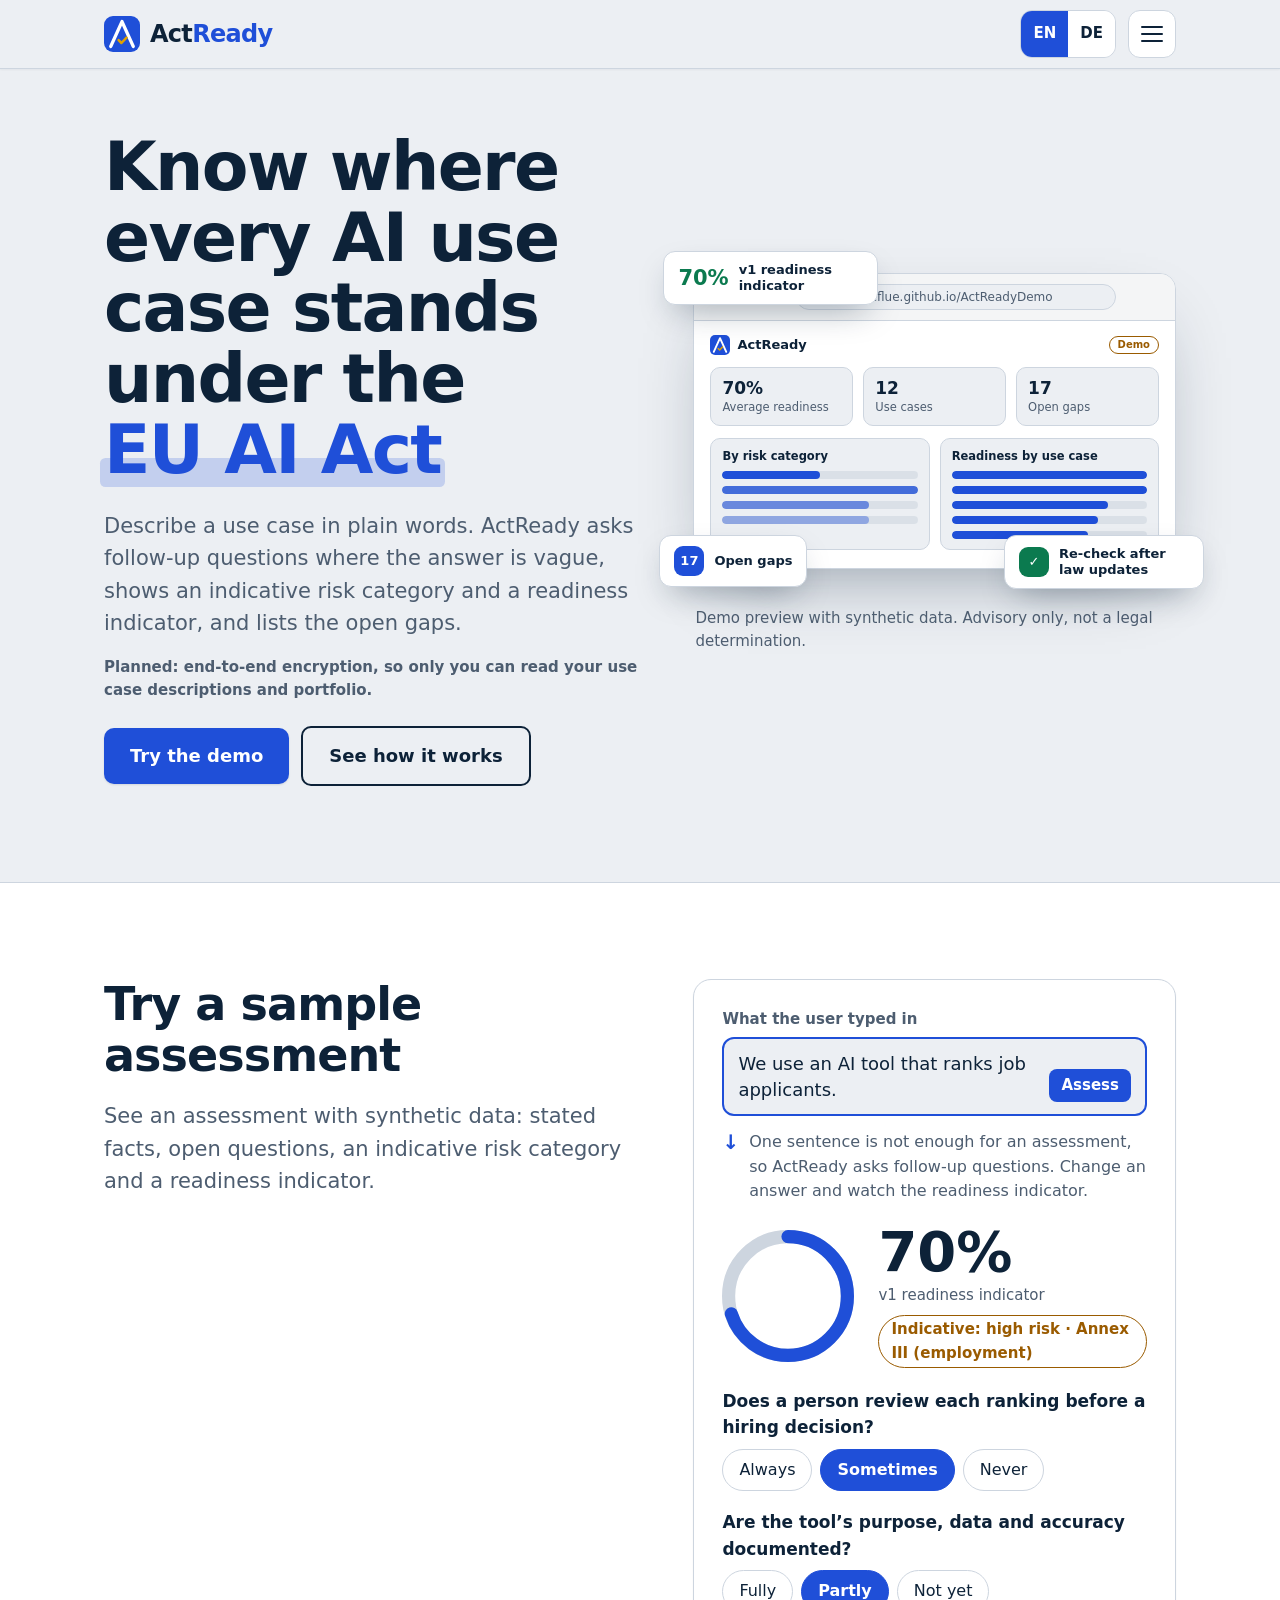
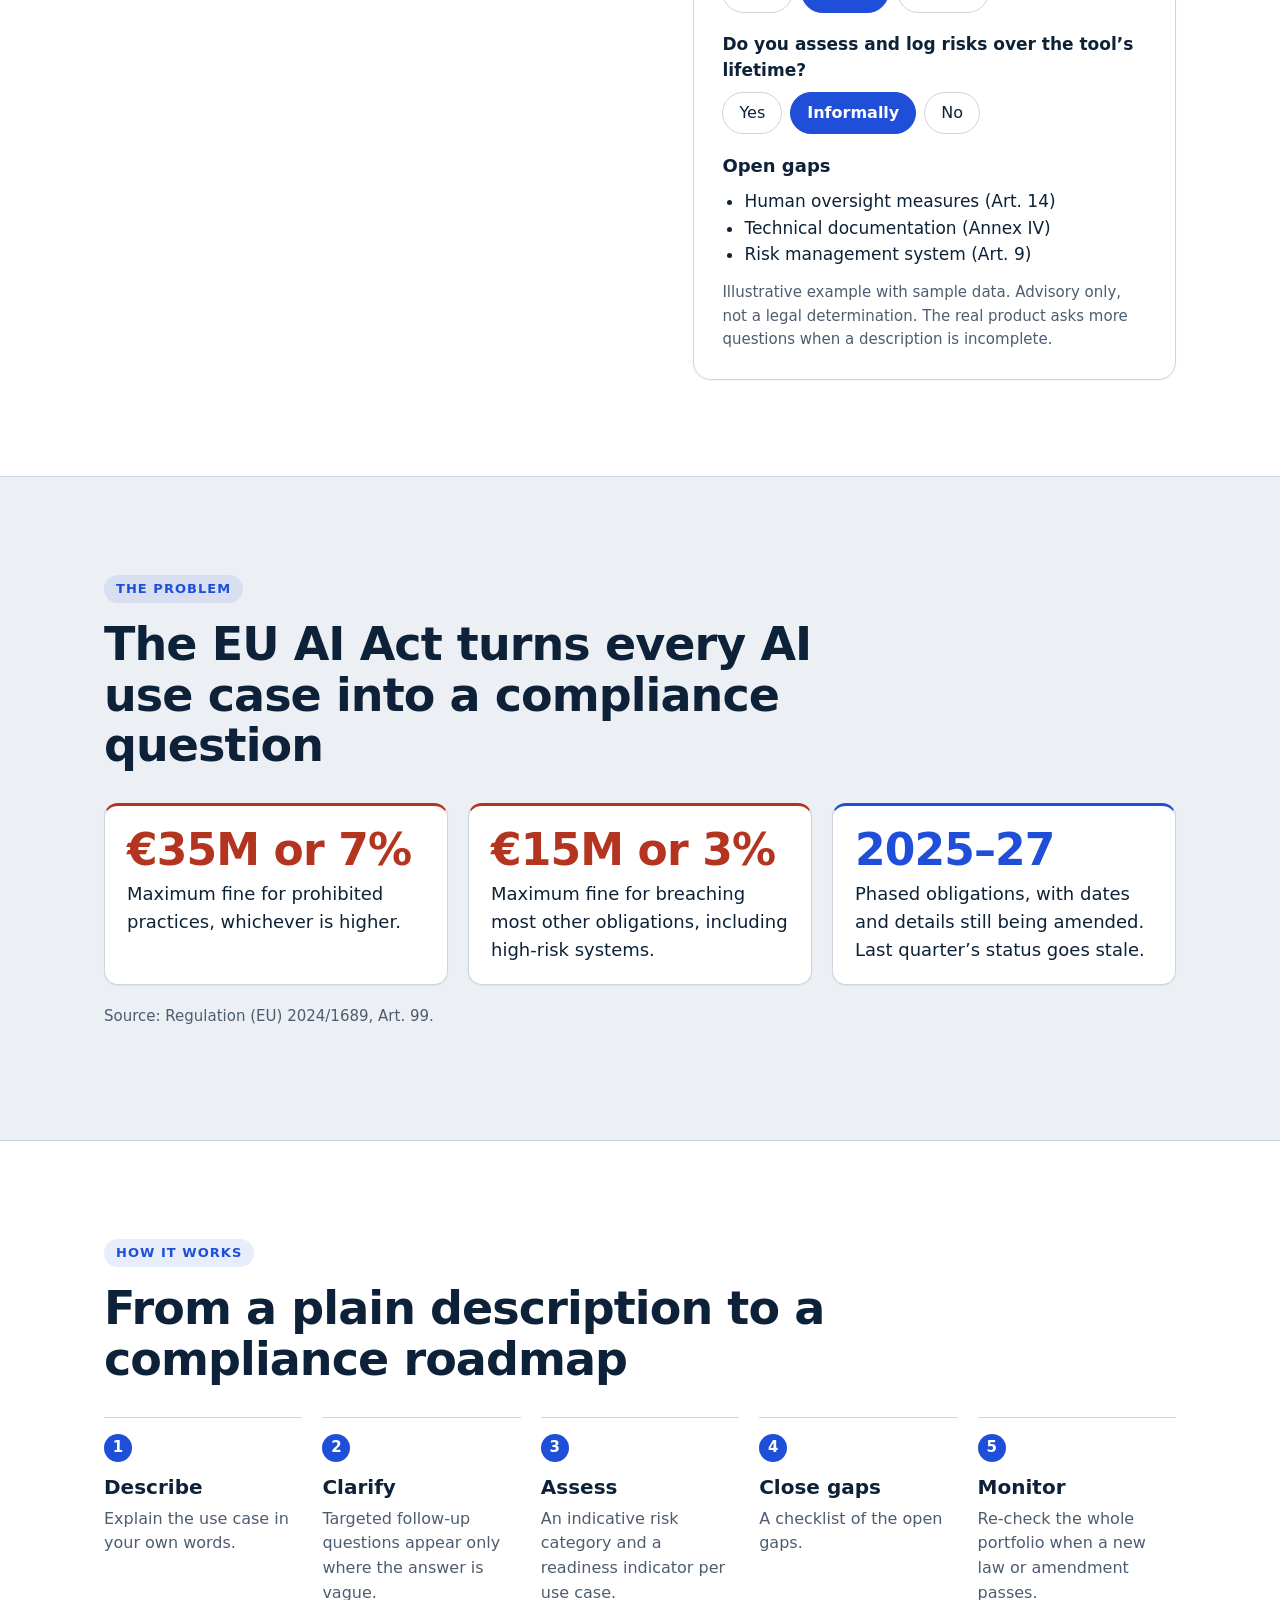
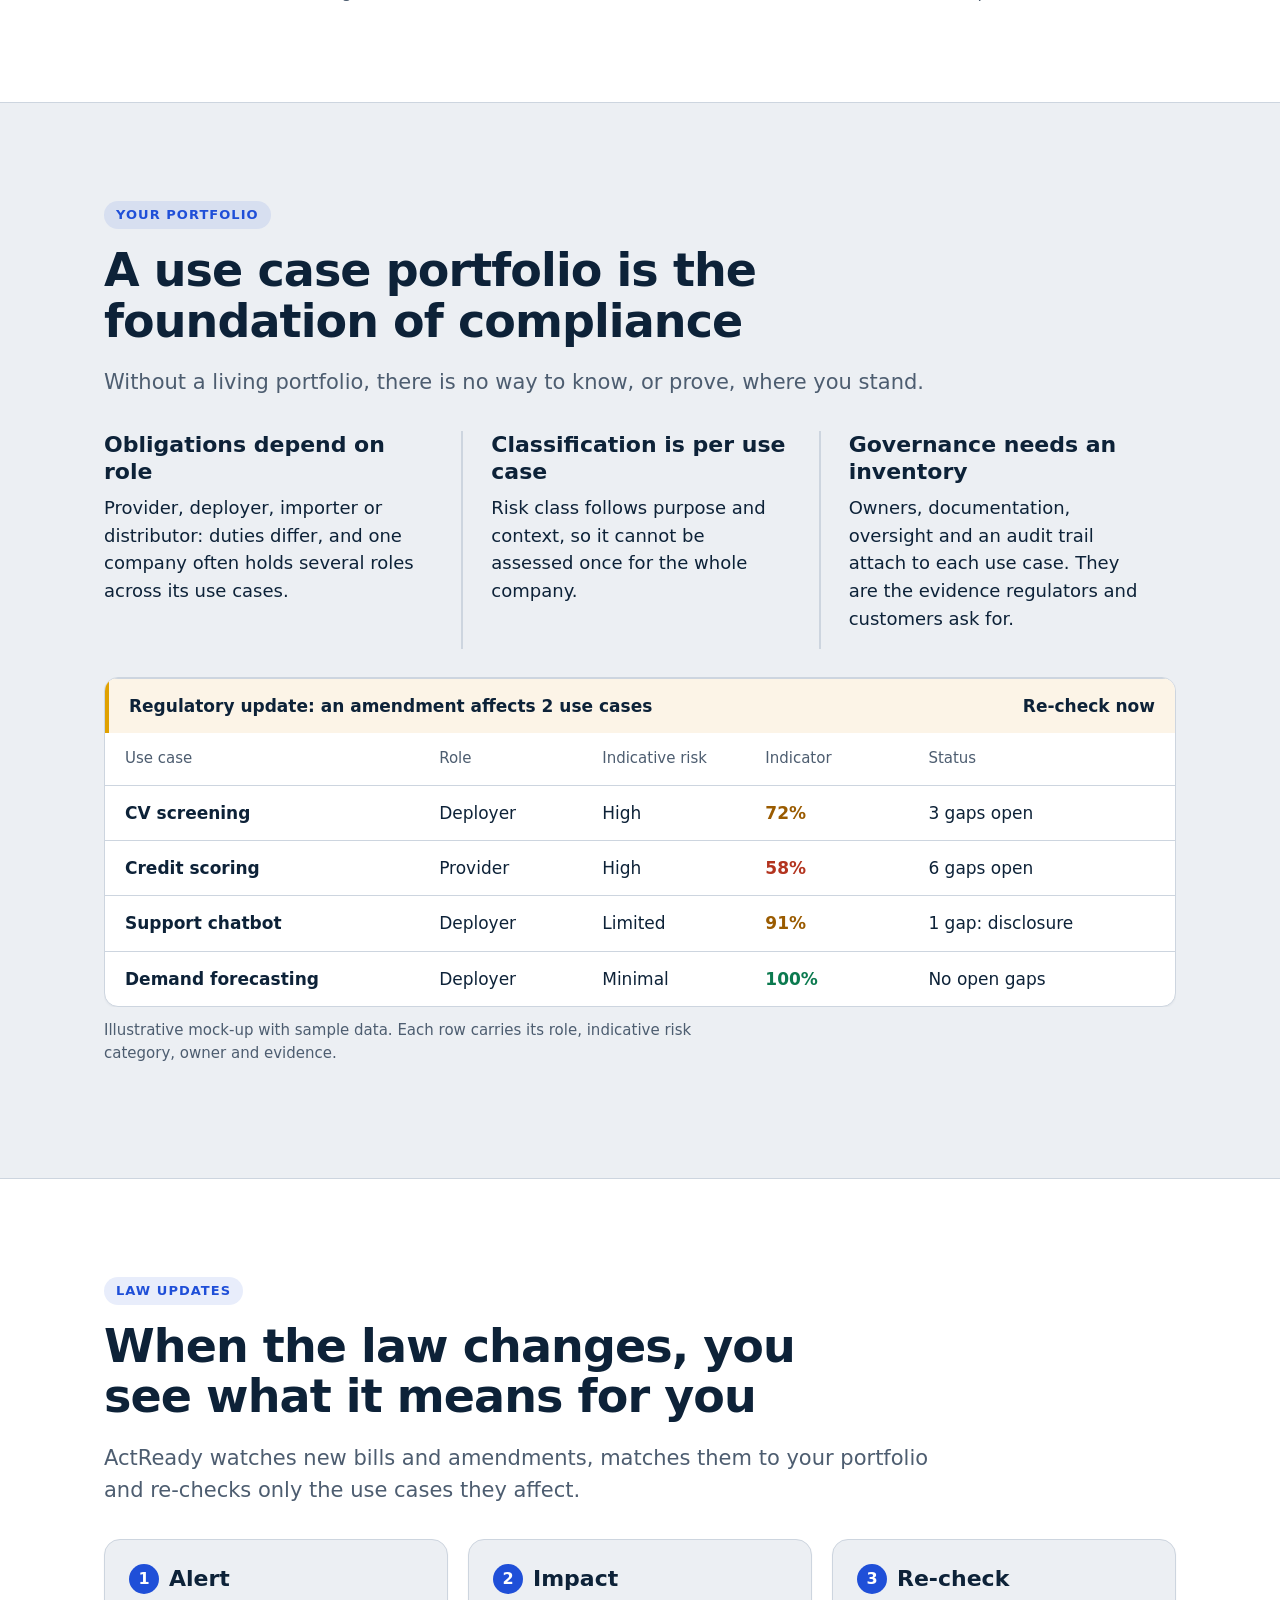
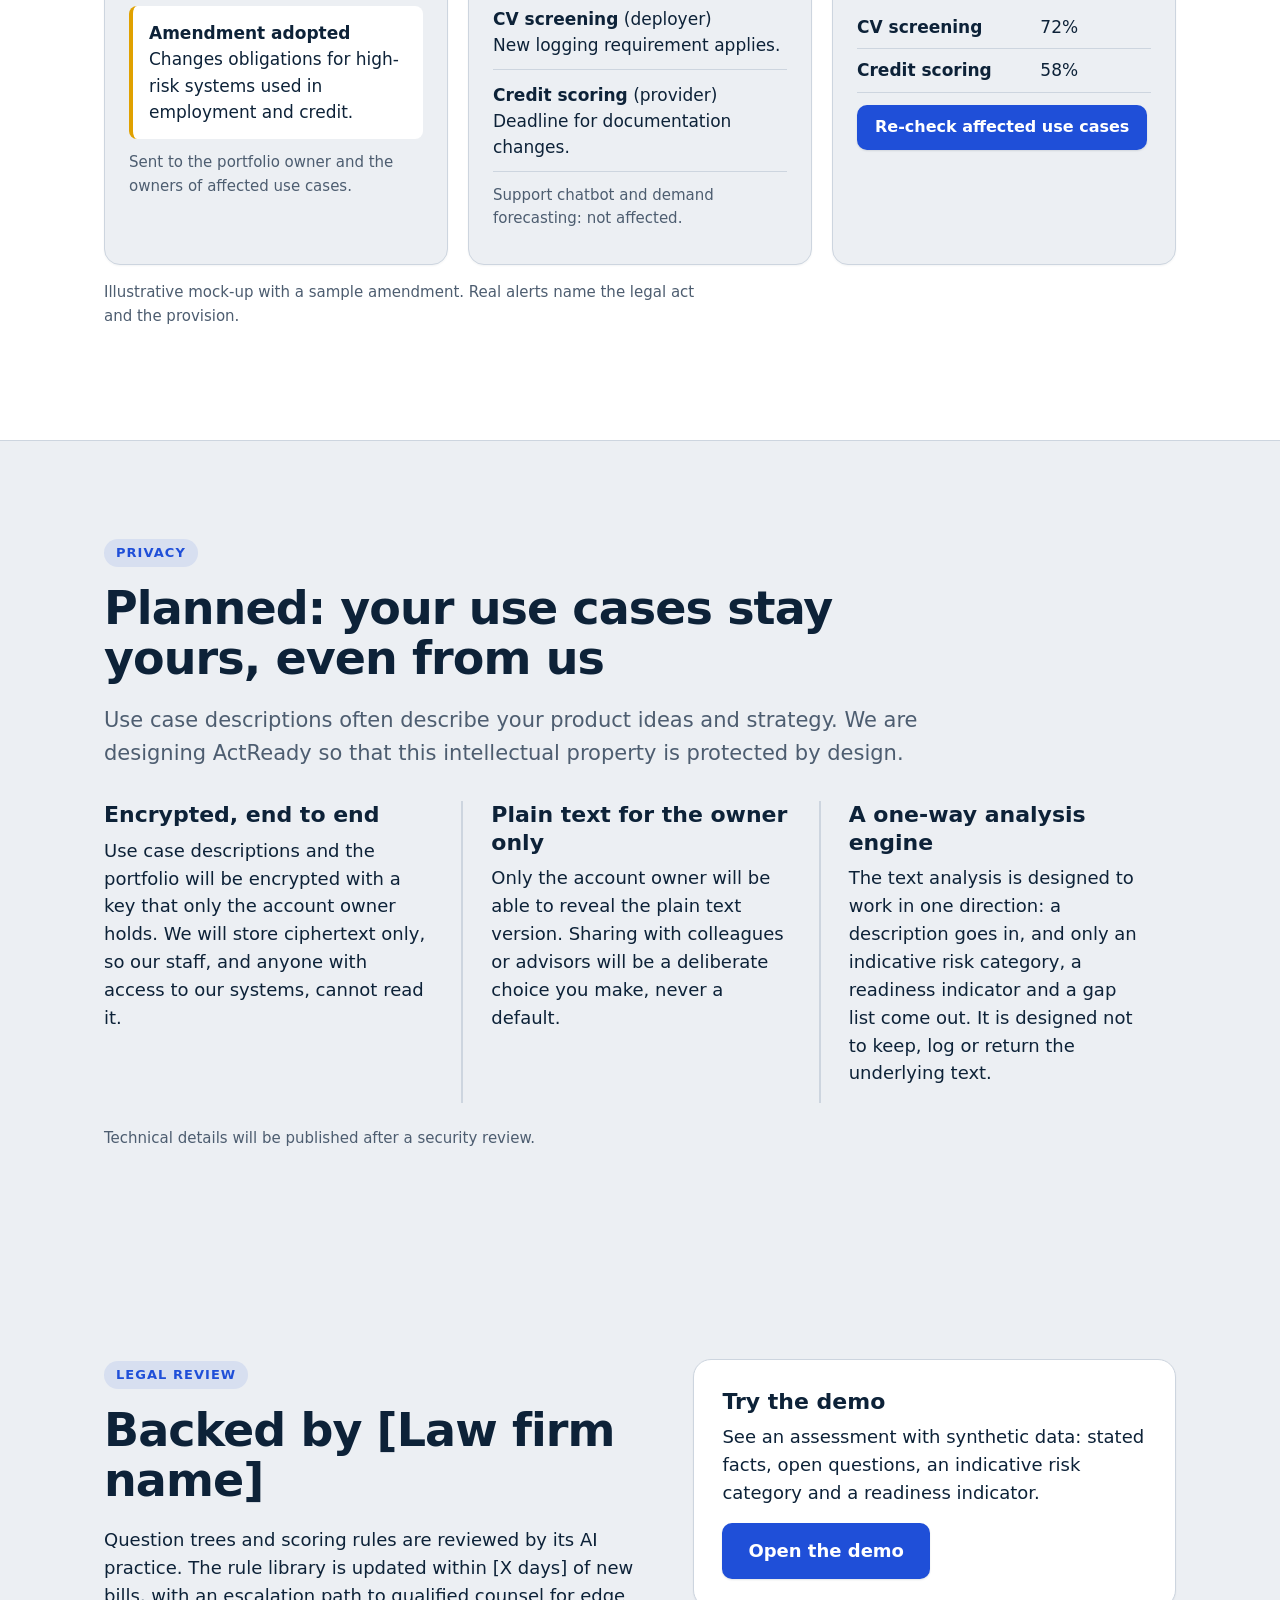
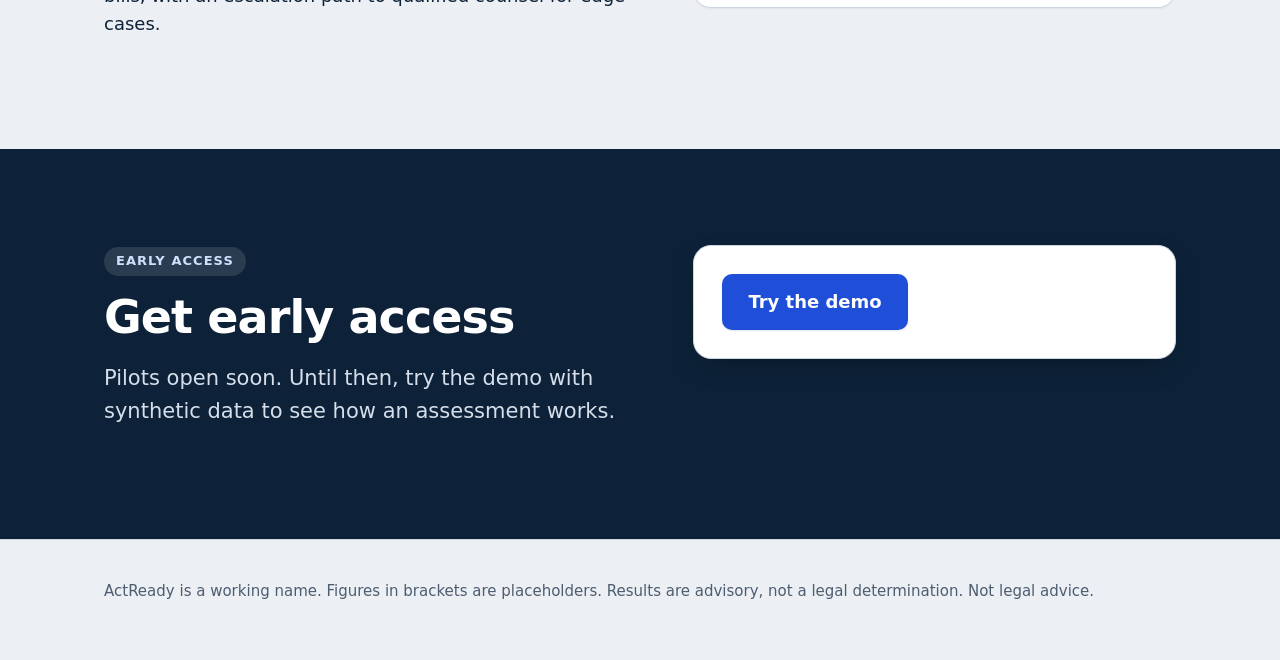
==== commit 24ff2c55: "Landing page: product-shot hero, EU AI Act highlight, visual polish Hero right side becomes a browse" ====
--- a/ActReady/index.html
+++ b/ActReady/index.html
@@ -32,10 +32,10 @@
 #menu a{font-size:clamp(20px,4vw,26px);font-weight:700;line-height:1.3;text-decoration:none;padding:14px 0;border-bottom:1px solid var(--line);max-width:480px}
 #menu a:hover{color:var(--accent)}
 section{padding:96px 0}
-.hero{padding-top:calc(68px + 64px)}
+.hero{padding-top:calc(68px + 64px)}.hero .grid2{align-items:center}
 .grid2{display:grid;grid-template-columns:1.05fr .95fr;gap:56px;align-items:start}
 h1{font-size:clamp(38px,6vw,68px);line-height:1.04;letter-spacing:-.025em;margin:0 0 24px;font-weight:800}
-h2{font-size:clamp(30px,4.4vw,46px);line-height:1.1;letter-spacing:-.02em;margin:0 0 20px;font-weight:800;max-width:20ch}
+h2{font-size:clamp(30px,4.4vw,46px);line-height:1.1;letter-spacing:-.02em;margin:0 0 20px;font-weight:800;max-width:24ch}
 h3{font-size:22px;margin:0 0 8px;line-height:1.25}
 p{margin:0 0 16px;max-width:62ch}
 .lead{font-size:21px;color:var(--mute)}
@@ -57,17 +57,17 @@
 .cols{display:grid;grid-template-columns:repeat(3,1fr);gap:0;margin-top:32px}
 .cols>div{padding:0 28px;border-left:2px solid var(--line)}
 .cols>div:first-child{padding-left:0;border-left:0}
-.fines{display:grid;grid-template-columns:repeat(3,1fr);gap:28px;margin-top:32px}
+.fines{display:grid;grid-template-columns:repeat(3,1fr);gap:20px;margin-top:32px}.fines>div{background:var(--surface);border:1px solid var(--line);border-top:3px solid var(--bad);border-radius:14px;padding:20px 22px;box-shadow:0 1px 2px rgba(13,34,56,.05)}.fines>div:last-child{border-top-color:var(--accent)}
 .fines b{display:block;font-size:clamp(30px,4vw,44px);line-height:1.1;letter-spacing:-.02em;margin-bottom:6px}
 .steps{list-style:none;margin:32px 0 0;padding:0;display:grid;grid-template-columns:repeat(5,1fr);gap:20px;counter-reset:s}
-.steps li{counter-increment:s;border-top:3px solid var(--accent);padding-top:14px;font-size:16px;color:var(--mute)}
-.steps li::before{content:counter(s);font-weight:800;color:var(--accent);font-size:20px;display:block}
+.steps li{counter-increment:s;border-top:1px solid var(--line);padding-top:16px;font-size:16px;color:var(--mute)}
+.steps li::before{content:counter(s);font-weight:800;display:inline-grid;place-items:center;width:28px;height:28px;border-radius:50%;background:var(--accent);color:var(--accent-ink);font-size:15px;margin-bottom:10px}
 .steps b{display:block;color:var(--ink);font-size:20px;margin-bottom:4px}
 .scroll{overflow-x:auto;margin-top:28px}
 .reg{min-width:640px;border:1px solid var(--line);border-radius:14px;background:var(--surface);overflow:hidden}
 .reg div{display:grid;grid-template-columns:4fr 2fr 2fr 2fr 3fr;gap:12px;padding:14px 20px;border-top:1px solid var(--line);font-size:17px}
 .reg .h{border-top:0;color:var(--mute);font-size:15px}
-.reg .al{background:#e0a100;color:#1a1300;font-weight:700;display:flex;justify-content:space-between}
+.reg .al{background:color-mix(in oklab,#e0a100 12%,var(--surface));color:var(--ink);border-left:4px solid #e0a100;font-weight:600;display:flex;justify-content:space-between;gap:12px}
 .reg b.w{color:var(--warn)}.reg b.b{color:var(--bad)}.reg b.o{color:var(--ok)}
 .band{background:var(--band);color:#eaf0f7}
 .band h2{color:#fff}
@@ -101,7 +101,50 @@
 .wl label{display:grid;gap:6px;font-weight:700;font-size:16px}
 .wl input,.wl select{font:inherit;font-weight:400;padding:12px 14px;border:1.5px solid var(--line);border-radius:10px;background:var(--bg);color:var(--ink)}
 .wl button{border:0;font:inherit;font-weight:700;cursor:pointer;justify-self:start}
-@media (max-width:860px){.flow{grid-template-columns:1fr}.btn2{margin:12px 0 0}}
+@media (max-width:860px){.flow{grid-template-columns:1fr}.btn2{margin:12px 0 0}}/* Hero product shot: browser-framed demo miniature with floating callout cards */
+.shot{position:relative;margin-top:8px}
+.blob{position:absolute;inset:-16% -20%;background:radial-gradient(closest-side,color-mix(in oklab,var(--accent) 28%,transparent),transparent 72%);z-index:0;border-radius:50%}
+.frame{position:relative;z-index:1;display:block;background:var(--surface);border:1px solid var(--line);border-radius:16px;overflow:hidden;text-decoration:none;color:inherit;box-shadow:0 30px 70px -30px rgba(13,34,56,.45);transition:transform .15s,box-shadow .15s}
+.frame:hover{transform:translateY(-3px);box-shadow:0 36px 82px -30px rgba(13,34,56,.55)}
+.cap{display:flex;align-items:center;gap:5px;padding:10px 14px;border-bottom:1px solid var(--line);background:color-mix(in oklab,var(--ink) 4%,var(--surface))}
+.cap i{width:9px;height:9px;border-radius:50%;background:var(--line);flex:none}
+.cap b{flex:1;max-width:320px;margin:0 auto;text-align:center;font-weight:400;font-size:12px;color:var(--mute);background:var(--bg);border:1px solid var(--line);border-radius:99px;padding:3px 12px;overflow:hidden;text-overflow:ellipsis;white-space:nowrap}
+.app{display:grid;gap:12px;padding:14px 16px 18px;font-size:11.5px;line-height:1.35;color:var(--mute)}
+.mh{display:flex;align-items:center;gap:7px;font-weight:700;font-size:13px;color:var(--ink)}
+.mh svg{width:20px;height:20px;flex:none}
+.mh i{font-style:normal;margin-left:auto;font-size:10px;font-weight:700;color:var(--warn);border:1px solid var(--warn);border-radius:99px;padding:1px 8px}
+.mt{display:grid;grid-template-columns:repeat(3,minmax(0,1fr));gap:10px}
+.mt>span{display:block;background:var(--bg);border:1px solid var(--line);border-radius:10px;padding:9px 11px}
+.mt b{display:block;font-size:17px;color:var(--ink);font-weight:700}
+.mg{display:grid;grid-template-columns:repeat(2,minmax(0,1fr));gap:10px}
+.hero{overflow:hidden}
+.mc{display:grid;gap:7px;background:var(--bg);border:1px solid var(--line);border-radius:10px;padding:10px 11px;align-content:start}
+.mc u{text-decoration:none;font-weight:700;color:var(--ink);font-size:11.5px}
+.mb{display:block;height:8px;background:color-mix(in oklab,var(--line) 55%,transparent);border-radius:4px;overflow:hidden}
+.mb i{display:block;height:100%;background:var(--accent);border-radius:4px}
+.float{position:absolute;z-index:2;display:flex;align-items:center;gap:10px;background:var(--surface);border:1px solid var(--line);border-radius:12px;box-shadow:0 14px 34px -12px rgba(13,34,56,.4);padding:10px 14px;font-size:13px;font-weight:600;color:var(--ink);line-height:1.25;max-width:215px}
+.float>b{font-size:21px;line-height:1.05;color:var(--ok)}
+.float .ic2{font-style:normal;display:grid;place-items:center;width:30px;height:30px;border-radius:9px;background:var(--accent);color:var(--accent-ink);font-weight:800;font-size:13px;flex:none}
+.float .ic2.g{background:var(--ok);color:#fff}
+.f1{top:-22px;left:-30px}
+.f2{bottom:-18px;left:-34px}
+.f3{bottom:-20px;right:-28px;max-width:200px}
+.shot+.small{position:relative;z-index:1;margin:38px 2px 0}
+@media (max-width:1180px){.f1{left:-8px}.f2{left:-10px}.f3{right:-10px}}
+@media (max-width:860px){.shot{margin-top:28px}.f1{top:-12px;left:0}.f2{bottom:-10px;left:0}.f3{bottom:-14px;right:0}}
+/* Landing polish: headline highlight, kickers, card depth, hover states */
+.hl{position:relative;white-space:nowrap;color:var(--accent);z-index:0}
+.hl::after{content:"";position:absolute;left:-.06em;right:-.06em;bottom:.03em;height:.42em;background:color-mix(in oklab,var(--accent) 20%,transparent);border-radius:.08em;z-index:-1;transform-origin:left;animation:hl .7s .35s ease-out backwards}
+@keyframes hl{from{transform:scaleX(0)}}
+@media (prefers-reduced-motion:reduce){.hl::after{animation:none}}
+.kick{display:inline-block;font-size:13px;font-weight:700;letter-spacing:.08em;text-transform:uppercase;color:var(--accent);background:color-mix(in oklab,var(--accent) 10%,transparent);border-radius:99px;padding:4px 12px;margin:0 0 16px}
+.band .kick{color:#cfe0ff;background:rgba(255,255,255,.12)}
+header{box-shadow:0 1px 2px rgba(16,31,48,.05)}
+.panel,.reg,.scr{box-shadow:0 1px 2px rgba(13,34,56,.05)}
+.btn{transition:filter .12s;box-shadow:0 1px 2px rgba(16,31,48,.12)}
+.btn:hover{filter:brightness(1.07)}
+.btn2{box-shadow:none}.btn2:hover{filter:none;background:var(--surface)}
+.band .panel{box-shadow:0 10px 30px -12px rgba(0,0,0,.4)}
 </style>
 </head>
 <body>
@@ -190,6 +233,17 @@
 ['Early access','Früher Zugang'],['Legal review','Rechtliche Prüfung'],['v1 readiness indicator','Readiness-Indikator v1'],['Indicative risk','Vorläufiges Risiko'],['Indicator','Indikator'],['Open menu','Menü öffnen'],['Close menu','Menü schließen'],['Main','Hauptmenü'],['Language','Sprache'],['Interactive sample assessment','Interaktive Beispielbewertung'],['Sample use case portfolio','Beispiel-Portfolio'],
 ['Human oversight measures (Art. 14)','Maßnahmen zur menschlichen Aufsicht (Art. 14)'],['Technical documentation (Annex IV)','Technische Dokumentation (Anhang IV)'],['Risk management system (Art. 9)','Risikomanagementsystem (Art. 9)'],
 ['No open gaps for this sample use case.','Keine offenen Lücken für diesen Beispielfall.'],['Re-checked just now','Gerade neu geprüft'],
+['Try a sample assessment','Beispielbewertung ausprobieren'],
+['Average readiness','Durchschnittliche Readiness'],
+['Use cases','Anwendungsfälle'],
+['By risk category','Nach Risikokategorie'],
+['Readiness by use case','Readiness pro Anwendungsfall'],
+['Re-check after law updates','Neu prüfen nach Rechtsänderungen'],
+['Demo preview with synthetic data. Advisory only, not a legal determination.','Demo-Vorschau mit synthetischen Daten. Nur zur Orientierung, keine rechtliche Feststellung.'],
+['Open the interactive demo','Interaktive Demo öffnen'],
+['Know where every AI use case stands under the','So steht jeder KI-Anwendungsfall unter der'],
+['EU AI Act','EU-KI-Verordnung'],
+['The problem','Das Problem'],
 
 
 
@@ -220,11 +274,34 @@
 <main id="top">
 <section class="hero" id="demo"><div class="wrap grid2">
 <div>
-<h1>Know where every AI use case stands under the EU AI Act</h1>
+<h1>Know where every AI use case stands under the <span class="hl">EU AI Act</span></h1>
 <p class="lead">Describe a use case in plain words. ActReady asks follow-up questions where the answer is vague, shows an indicative risk category and a readiness indicator, and lists the open gaps.</p>
 <p class="small" style="margin-bottom:24px"><b>Planned: end-to-end encryption, so only you can read your use case descriptions and portfolio.</b></p>
 <a class="btn" href="/ActReadyDemo/">Try the demo</a><a class="btn btn2" href="#how">See how it works</a>
 </div>
+<div><div class="shot">
+<span class="blob" aria-hidden="true"></span>
+<a class="frame" href="/ActReadyDemo/" aria-label="Open the interactive demo">
+<span class="cap" aria-hidden="true"><i></i><i></i><i></i><b>steflue.github.io/ActReadyDemo</b></span>
+<span class="app" aria-hidden="true">
+<span class="mh"><svg viewBox="0 0 64 64" aria-hidden="true"><rect width="64" height="64" rx="16" fill="var(--lbg)"/><path d="M12 54 L32 10 L52 54" fill="none" stroke="var(--lfg)" stroke-width="6" stroke-linecap="round" stroke-linejoin="round"/><path d="M26 43 L31 48 L40 38.5" fill="none" stroke="#e0a100" stroke-width="4.5" stroke-linecap="round" stroke-linejoin="round"/></svg><span>Act<b>Ready</b></span><i>Demo</i></span>
+<span class="mt"><span><b>70%</b>Average readiness</span><span><b>12</b>Use cases</span><span><b>17</b>Open gaps</span></span>
+<span class="mg">
+<span class="mc"><u>By risk category</u><span class="mb"><i style="width:50%;opacity:1"></i></span><span class="mb"><i style="width:100%;opacity:.8"></i></span><span class="mb"><i style="width:75%;opacity:.6"></i></span><span class="mb"><i style="width:75%;opacity:.4"></i></span></span>
+<span class="mc"><u>Readiness by use case</u><span class="mb"><i style="width:100%"></i></span><span class="mb"><i style="width:100%"></i></span><span class="mb"><i style="width:80%"></i></span><span class="mb"><i style="width:75%"></i></span><span class="mb"><i style="width:70%"></i></span></span>
+</span>
+</span>
+</a>
+<span class="float f1" aria-hidden="true"><b>70%</b><span>v1 readiness indicator</span></span>
+<span class="float f2" aria-hidden="true"><i class="ic2">17</i><span>Open gaps</span></span>
+<span class="float f3" aria-hidden="true"><i class="ic2 g">✓</i><span>Re-check after law updates</span></span>
+</div>
+<p class="small">Demo preview with synthetic data. Advisory only, not a legal determination.</p>
+</div>
+</div></section>
+
+<section id="sample" style="background:var(--surface);border-block:1px solid var(--line)"><div class="wrap grid2">
+<div><h2>Try a sample assessment</h2><p class="lead">See an assessment with synthetic data: stated facts, open questions, an indicative risk category and a readiness indicator.</p></div>
 <div class="panel" aria-label="Interactive sample assessment">
 <span class="tbl">What the user typed in</span>
 <div class="tb"><span>We use an AI tool that ranks job applicants.</span><i>Assess</i></div>
@@ -239,9 +316,12 @@
 <strong>Open gaps</strong>
 <ul id="gaps"></ul>
 <p class="small" style="margin:14px 0 0">Illustrative example with sample data. Advisory only, not a legal determination. The real product asks more questions when a description is incomplete.</p>
-</div></div></section>
+</div>
+</div></section>
+
 
 <section id="problem"><div class="wrap">
+<p class="kick">The problem</p>
 <h2>The EU AI Act turns every AI use case into a compliance question</h2>
 <div class="fines">
 <div><b style="color:var(--bad)">€35M or 7%</b>Maximum fine for prohibited practices, whichever is higher.</div>
@@ -252,6 +332,7 @@
 </div></section>
 
 <section id="how" style="background:var(--surface);border-block:1px solid var(--line)"><div class="wrap">
+<p class="kick">How it works</p>
 <h2>From a plain description to a compliance roadmap</h2>
 <ol class="steps">
 <li><b>Describe</b>Explain the use case in your own words.</li>
@@ -262,6 +343,7 @@
 </ol></div></section>
 
 <section id="portfolio"><div class="wrap">
+<p class="kick">Your portfolio</p>
 <h2>A use case portfolio is the foundation of compliance</h2>
 <p class="lead">Without a living portfolio, there is no way to know, or prove, where you stand.</p>
 <div class="cols">
@@ -281,6 +363,7 @@
 </div></section>
 
 <section id="alerts" style="background:var(--surface);border-block:1px solid var(--line)"><div class="wrap">
+<p class="kick">Law updates</p>
 <h2>When the law changes, you see what it means for you</h2>
 <p class="lead">ActReady watches new bills and amendments, matches them to your portfolio and re-checks only the use cases they affect.</p>
 <div class="flow">
@@ -298,6 +381,7 @@
 </div></section>
 
 <section id="security"><div class="wrap">
+<p class="kick">Privacy</p>
 <h2>Planned: your use cases stay yours, even from us</h2>
 <p class="lead">Use case descriptions often describe your product ideas and strategy. We are designing ActReady so that this intellectual property is protected by design.</p>
 <div class="cols">
@@ -311,12 +395,12 @@
 
 
 <section id="trust"><div class="wrap grid2">
-<div><h2>Backed by [Law firm name]</h2>
+<div><p class="kick">Legal review</p><h2>Backed by [Law firm name]</h2>
 <p>Question trees and scoring rules are reviewed by its AI practice. The rule library is updated within [X days] of new bills, with an escalation path to qualified counsel for edge cases.</p></div>
 <div class="panel"><h3>Try the demo</h3><p>See an assessment with synthetic data: stated facts, open questions, an indicative risk category and a readiness indicator.</p><a class="btn" href="/ActReadyDemo/">Open the demo</a></div>
 </div></section>
-<section id="waitlist"><div class="wrap grid2">
-<div><h2>Get early access</h2><p class="lead">Pilots open soon. Until then, try the demo with synthetic data to see how an assessment works.</p></div>
+<section id="waitlist" class="band"><div class="wrap grid2">
+<div><p class="kick">Early access</p><h2>Get early access</h2><p class="lead">Pilots open soon. Until then, try the demo with synthetic data to see how an assessment works.</p></div>
 <div class="panel"><a class="btn" href="/ActReadyDemo/">Try the demo</a></div>
 </div></section>
 </main>
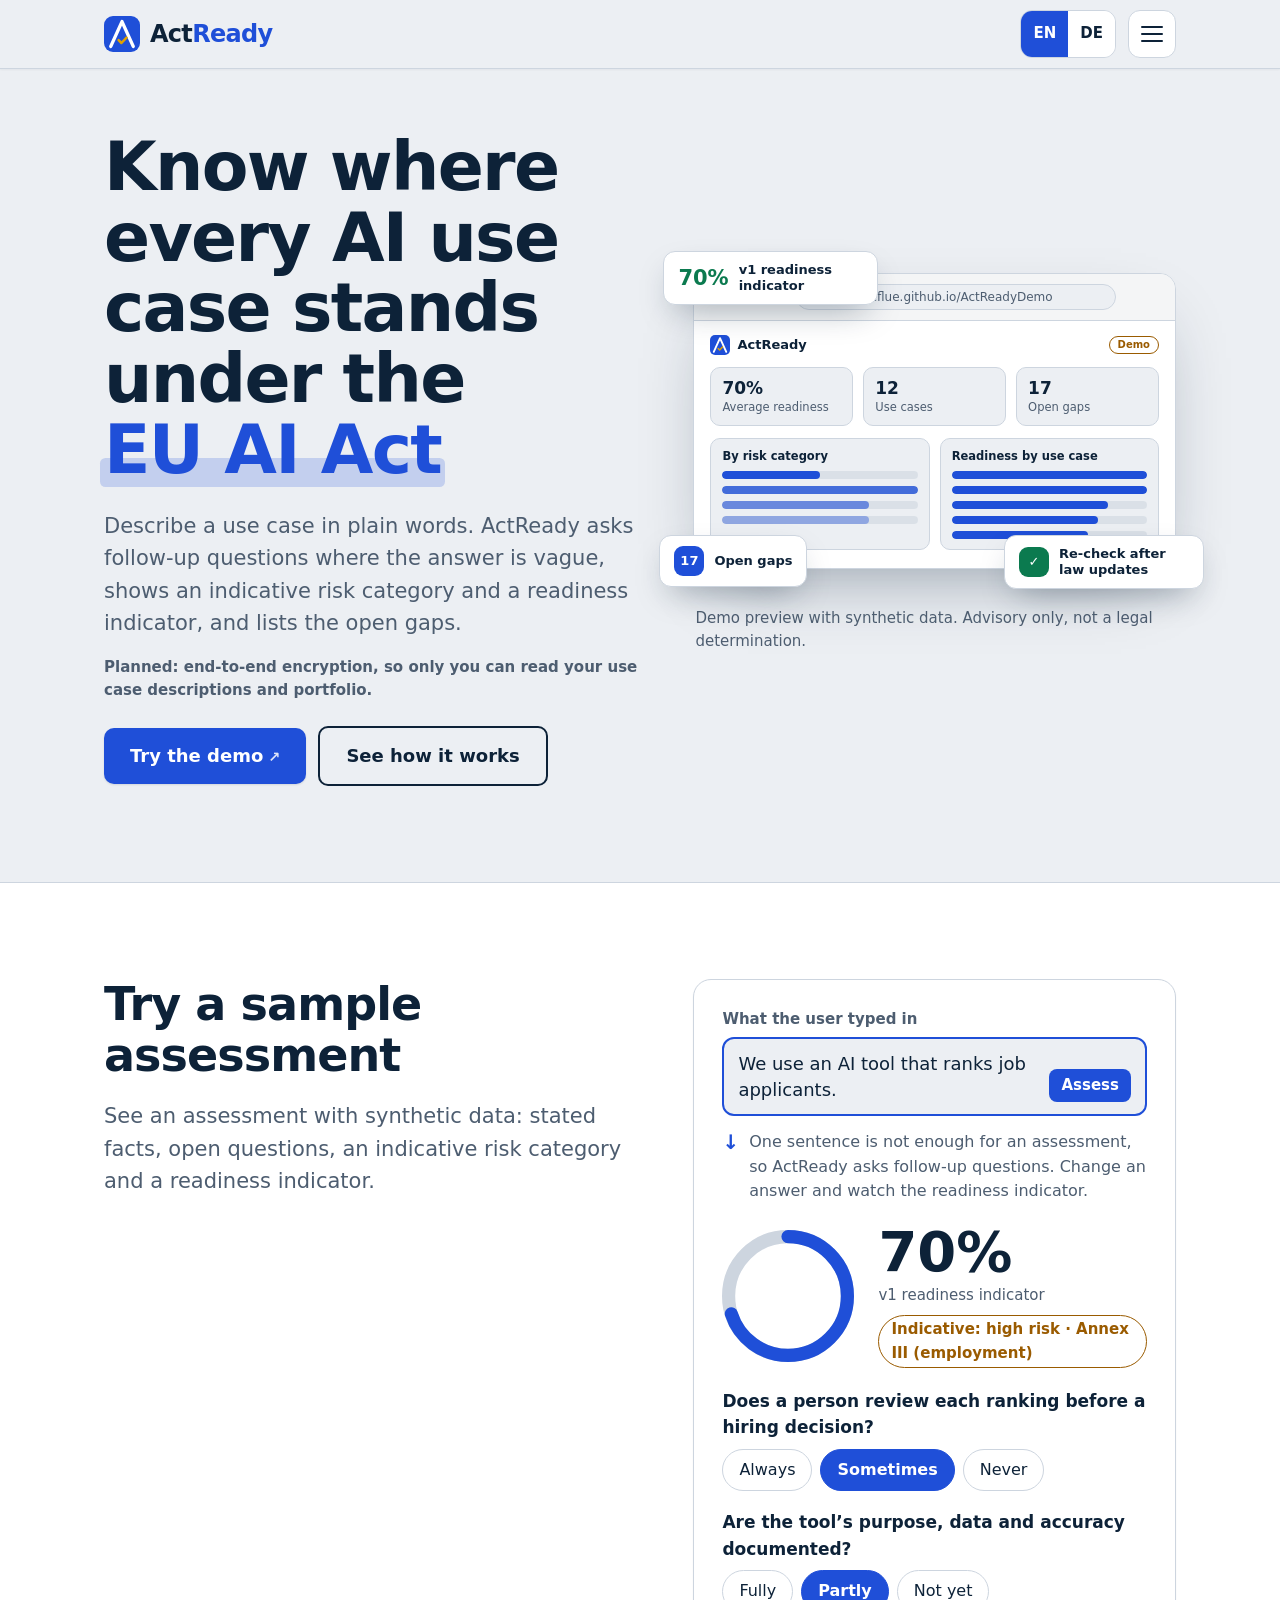
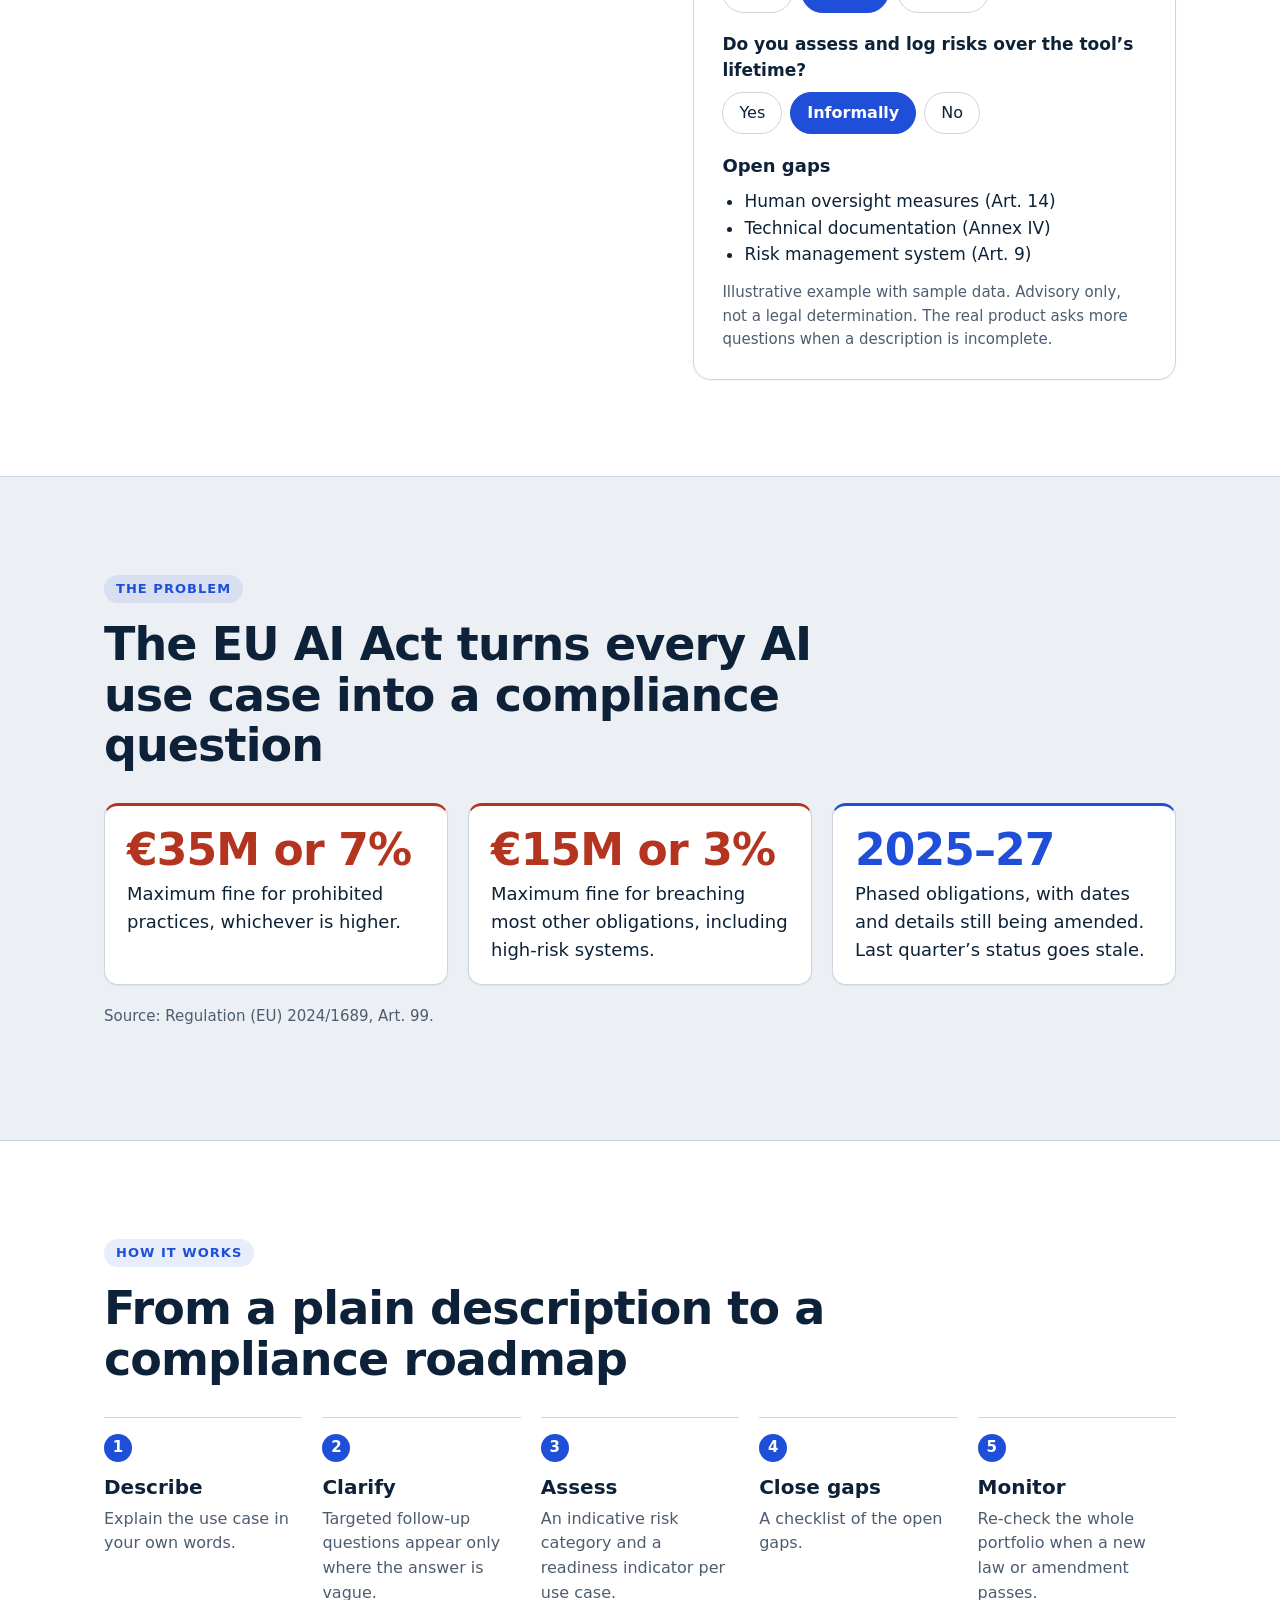
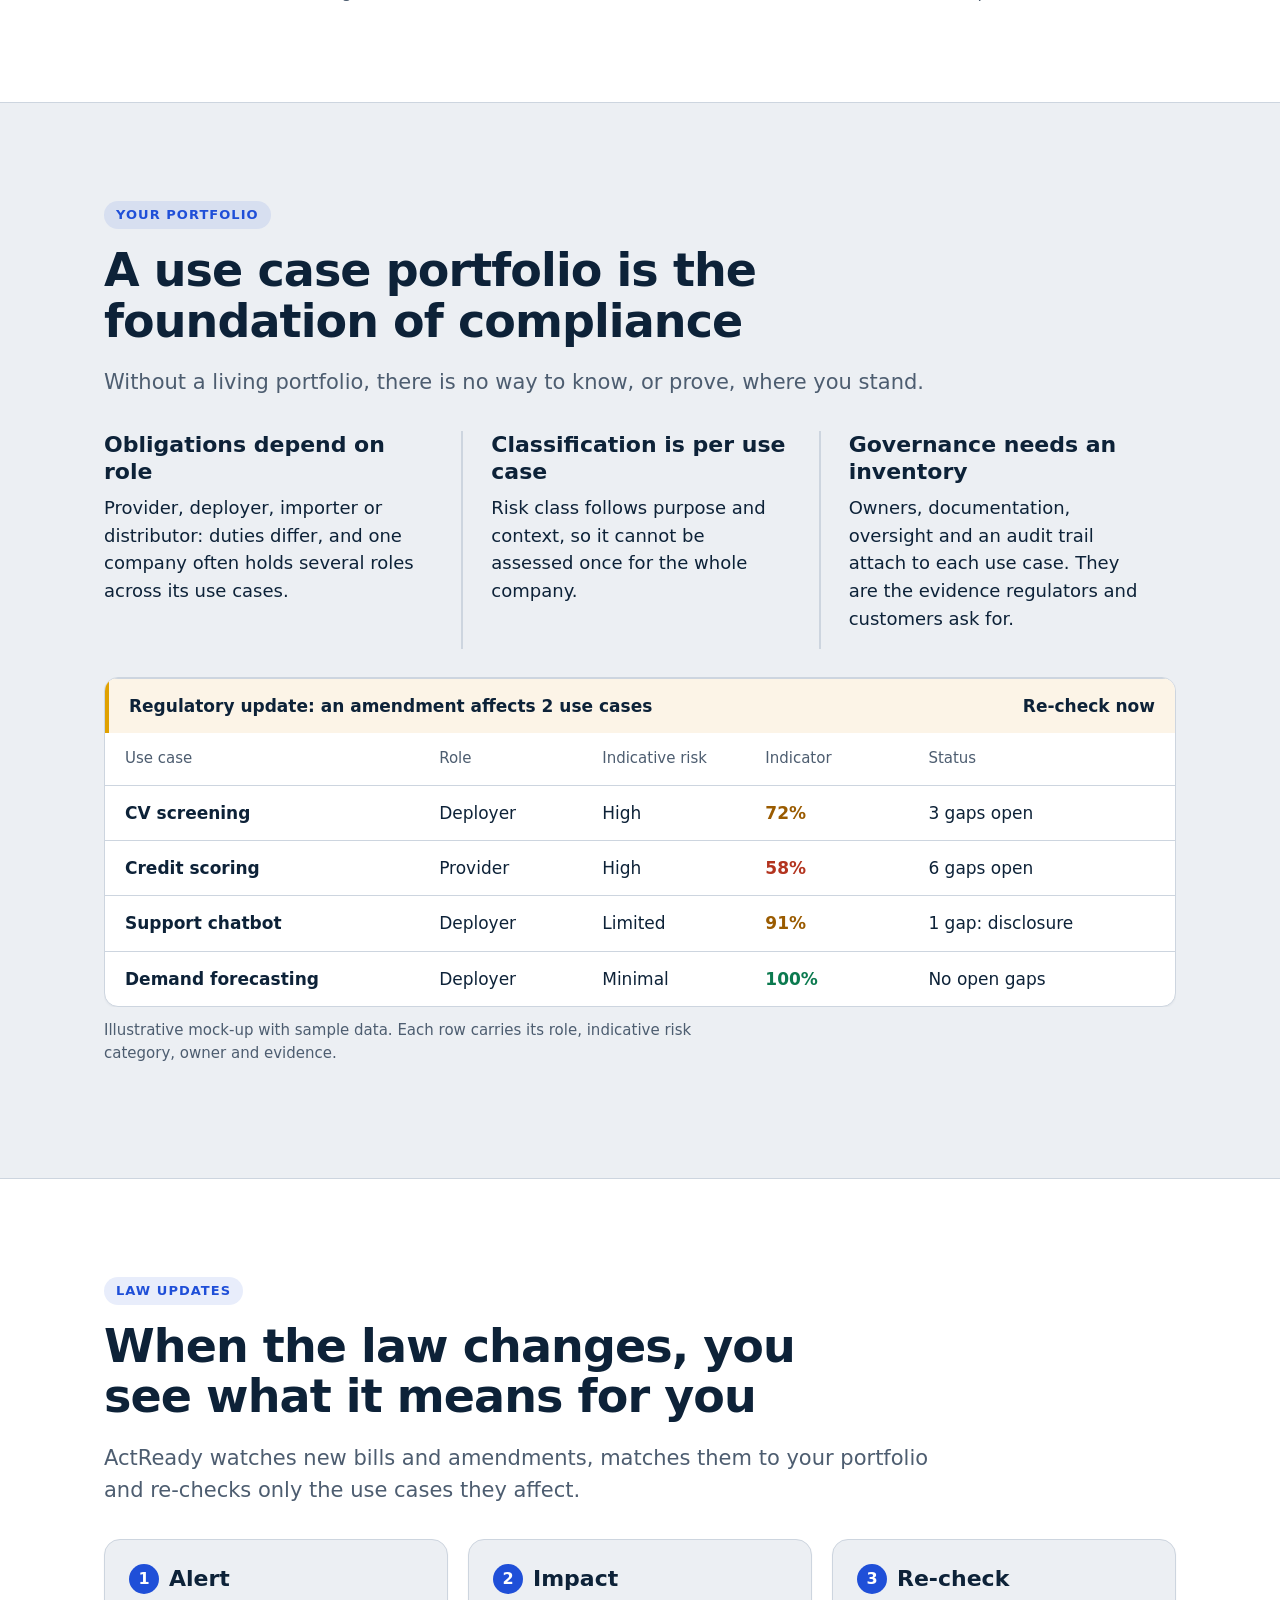
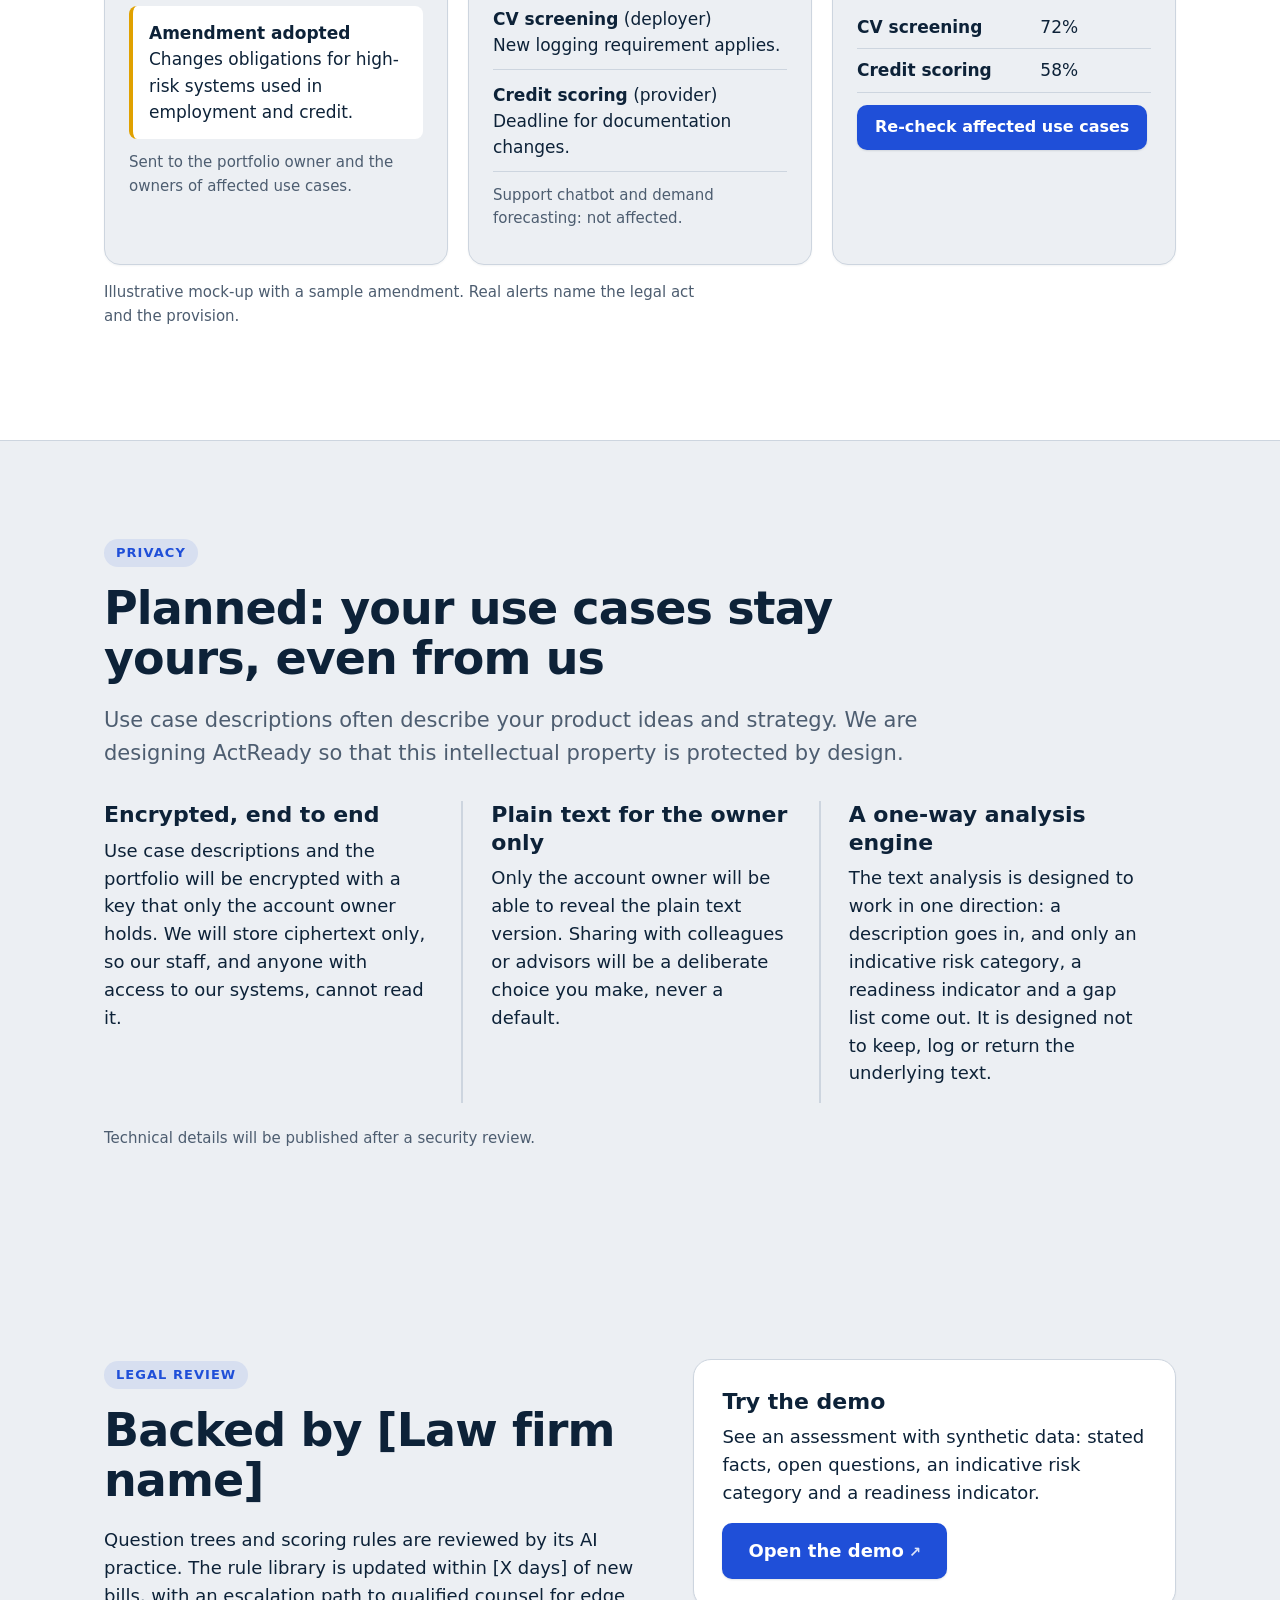
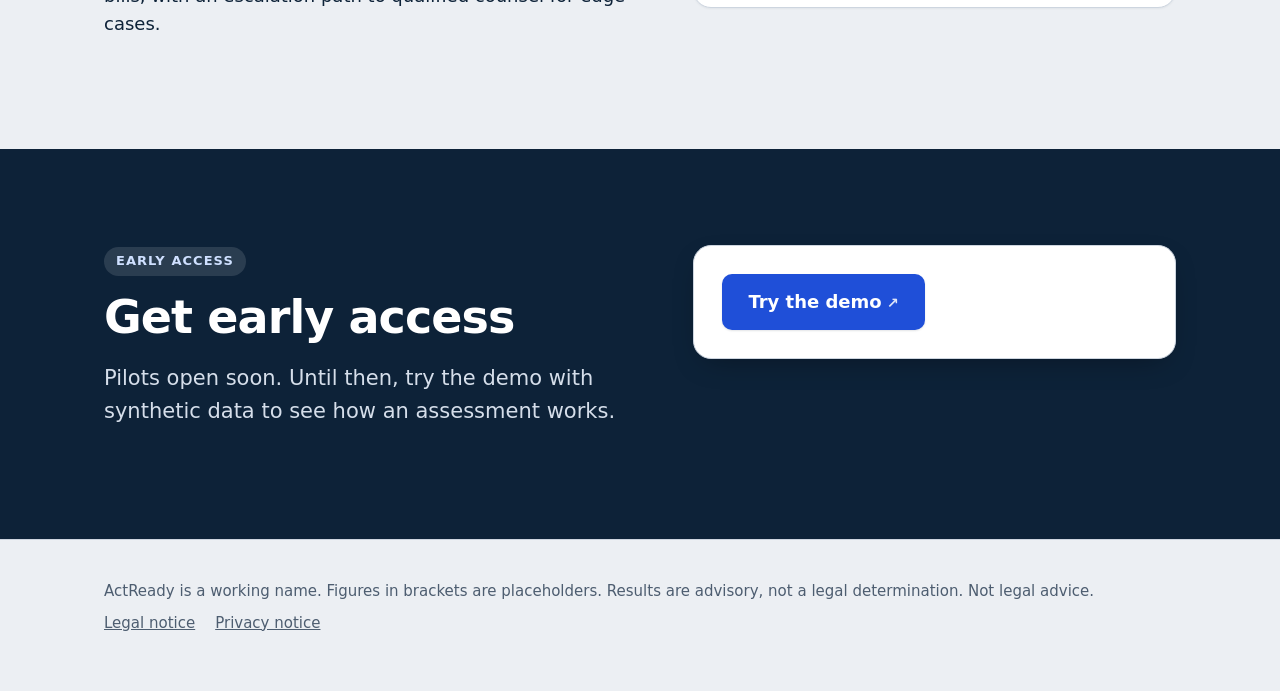
==== commit bc1e1453: "Add Impressum and privacy notice; open the demo in a new tab Two bilingual (DE authoritative, EN tra" ====
--- a/ActReady/index.html
+++ b/ActReady/index.html
@@ -145,6 +145,10 @@
 .btn:hover{filter:brightness(1.07)}
 .btn2{box-shadow:none}.btn2:hover{filter:none;background:var(--surface)}
 .band .panel{box-shadow:0 10px 30px -12px rgba(0,0,0,.4)}
+.vh{position:absolute;width:1px;height:1px;padding:0;margin:-1px;overflow:hidden;clip:rect(0 0 0 0);white-space:nowrap;border:0}
+.ext{font-size:.8em;margin-left:.35em;opacity:.85}
+footer .wrap{display:flex;gap:8px 20px;flex-wrap:wrap;align-items:baseline}
+footer a{color:inherit}
 </style>
 </head>
 <body>
@@ -244,6 +248,9 @@
 ['Know where every AI use case stands under the','So steht jeder KI-Anwendungsfall unter der'],
 ['EU AI Act','EU-KI-Verordnung'],
 ['The problem','Das Problem'],
+['(opens in a new tab)','(öffnet in einem neuen Tab)'],
+['Legal notice','Impressum'],
+['Privacy notice','Datenschutzerklärung'],
 
 
 
@@ -269,7 +276,7 @@
 <header><div class="wrap"><a class="brand" href="#top" aria-label="ActReady"><svg viewBox="0 0 64 64" aria-hidden="true"><rect width="64" height="64" rx="16" fill="var(--lbg)"/><path d="M12 54 L32 10 L52 54" fill="none" stroke="var(--lfg)" stroke-width="6" stroke-linecap="round" stroke-linejoin="round"/><path d="M26 43 L31 48 L40 38.5" fill="none" stroke="#e0a100" stroke-width="4.5" stroke-linecap="round" stroke-linejoin="round"/></svg><span>Act<b>Ready</b></span></a>
 <div class="rt"><div class="lg" role="group" aria-label="Language"><button type="button" data-l="en" aria-pressed="true">EN</button><button type="button" data-l="de" aria-pressed="false">DE</button></div><button id="burger" aria-expanded="false" aria-controls="menu" aria-label="Open menu"><span></span><span></span><span></span></button></div></div></header>
 <nav id="menu" aria-label="Main">
-<a href="/ActReadyDemo/">Try the demo</a><a href="#problem">Why now</a><a href="#how">How it works</a><a href="#portfolio">Your portfolio</a><a href="#alerts">Law updates</a><a href="#security">Privacy</a><a href="#trust">Legal review</a><a href="#waitlist">Early access</a>
+<a href="/ActReadyDemo/" target="_blank" rel="noopener">Try the demo<span class="vh"> (opens in a new tab)</span></a><a href="#problem">Why now</a><a href="#how">How it works</a><a href="#portfolio">Your portfolio</a><a href="#alerts">Law updates</a><a href="#security">Privacy</a><a href="#trust">Legal review</a><a href="#waitlist">Early access</a>
 </nav>
 <main id="top">
 <section class="hero" id="demo"><div class="wrap grid2">
@@ -277,11 +284,11 @@
 <h1>Know where every AI use case stands under the <span class="hl">EU AI Act</span></h1>
 <p class="lead">Describe a use case in plain words. ActReady asks follow-up questions where the answer is vague, shows an indicative risk category and a readiness indicator, and lists the open gaps.</p>
 <p class="small" style="margin-bottom:24px"><b>Planned: end-to-end encryption, so only you can read your use case descriptions and portfolio.</b></p>
-<a class="btn" href="/ActReadyDemo/">Try the demo</a><a class="btn btn2" href="#how">See how it works</a>
+<a class="btn" href="/ActReadyDemo/" target="_blank" rel="noopener">Try the demo<span class="ext" aria-hidden="true">↗</span><span class="vh"> (opens in a new tab)</span></a><a class="btn btn2" href="#how">See how it works</a>
 </div>
 <div><div class="shot">
 <span class="blob" aria-hidden="true"></span>
-<a class="frame" href="/ActReadyDemo/" aria-label="Open the interactive demo">
+<a class="frame" href="/ActReadyDemo/" target="_blank" rel="noopener" aria-label="Open the interactive demo">
 <span class="cap" aria-hidden="true"><i></i><i></i><i></i><b>steflue.github.io/ActReadyDemo</b></span>
 <span class="app" aria-hidden="true">
 <span class="mh"><svg viewBox="0 0 64 64" aria-hidden="true"><rect width="64" height="64" rx="16" fill="var(--lbg)"/><path d="M12 54 L32 10 L52 54" fill="none" stroke="var(--lfg)" stroke-width="6" stroke-linecap="round" stroke-linejoin="round"/><path d="M26 43 L31 48 L40 38.5" fill="none" stroke="#e0a100" stroke-width="4.5" stroke-linecap="round" stroke-linejoin="round"/></svg><span>Act<b>Ready</b></span><i>Demo</i></span>
@@ -397,14 +404,14 @@
 <section id="trust"><div class="wrap grid2">
 <div><p class="kick">Legal review</p><h2>Backed by [Law firm name]</h2>
 <p>Question trees and scoring rules are reviewed by its AI practice. The rule library is updated within [X days] of new bills, with an escalation path to qualified counsel for edge cases.</p></div>
-<div class="panel"><h3>Try the demo</h3><p>See an assessment with synthetic data: stated facts, open questions, an indicative risk category and a readiness indicator.</p><a class="btn" href="/ActReadyDemo/">Open the demo</a></div>
+<div class="panel"><h3>Try the demo</h3><p>See an assessment with synthetic data: stated facts, open questions, an indicative risk category and a readiness indicator.</p><a class="btn" href="/ActReadyDemo/" target="_blank" rel="noopener">Open the demo<span class="ext" aria-hidden="true">↗</span><span class="vh"> (opens in a new tab)</span></a></div>
 </div></section>
 <section id="waitlist" class="band"><div class="wrap grid2">
 <div><p class="kick">Early access</p><h2>Get early access</h2><p class="lead">Pilots open soon. Until then, try the demo with synthetic data to see how an assessment works.</p></div>
-<div class="panel"><a class="btn" href="/ActReadyDemo/">Try the demo</a></div>
+<div class="panel"><a class="btn" href="/ActReadyDemo/" target="_blank" rel="noopener">Try the demo<span class="ext" aria-hidden="true">↗</span><span class="vh"> (opens in a new tab)</span></a></div>
 </div></section>
 </main>
-<footer><div class="wrap">ActReady is a working name. Figures in brackets are placeholders. Results are advisory, not a legal determination. Not legal advice.</div></footer>
+<footer><div class="wrap"><span>ActReady is a working name. Figures in brackets are placeholders. Results are advisory, not a legal determination. Not legal advice.</span><a href="impressum.html">Legal notice</a><a href="datenschutz.html">Privacy notice</a></div></footer>
 <script>
 (function(){
 var b=document.getElementById("burger"),m=document.getElementById("menu");
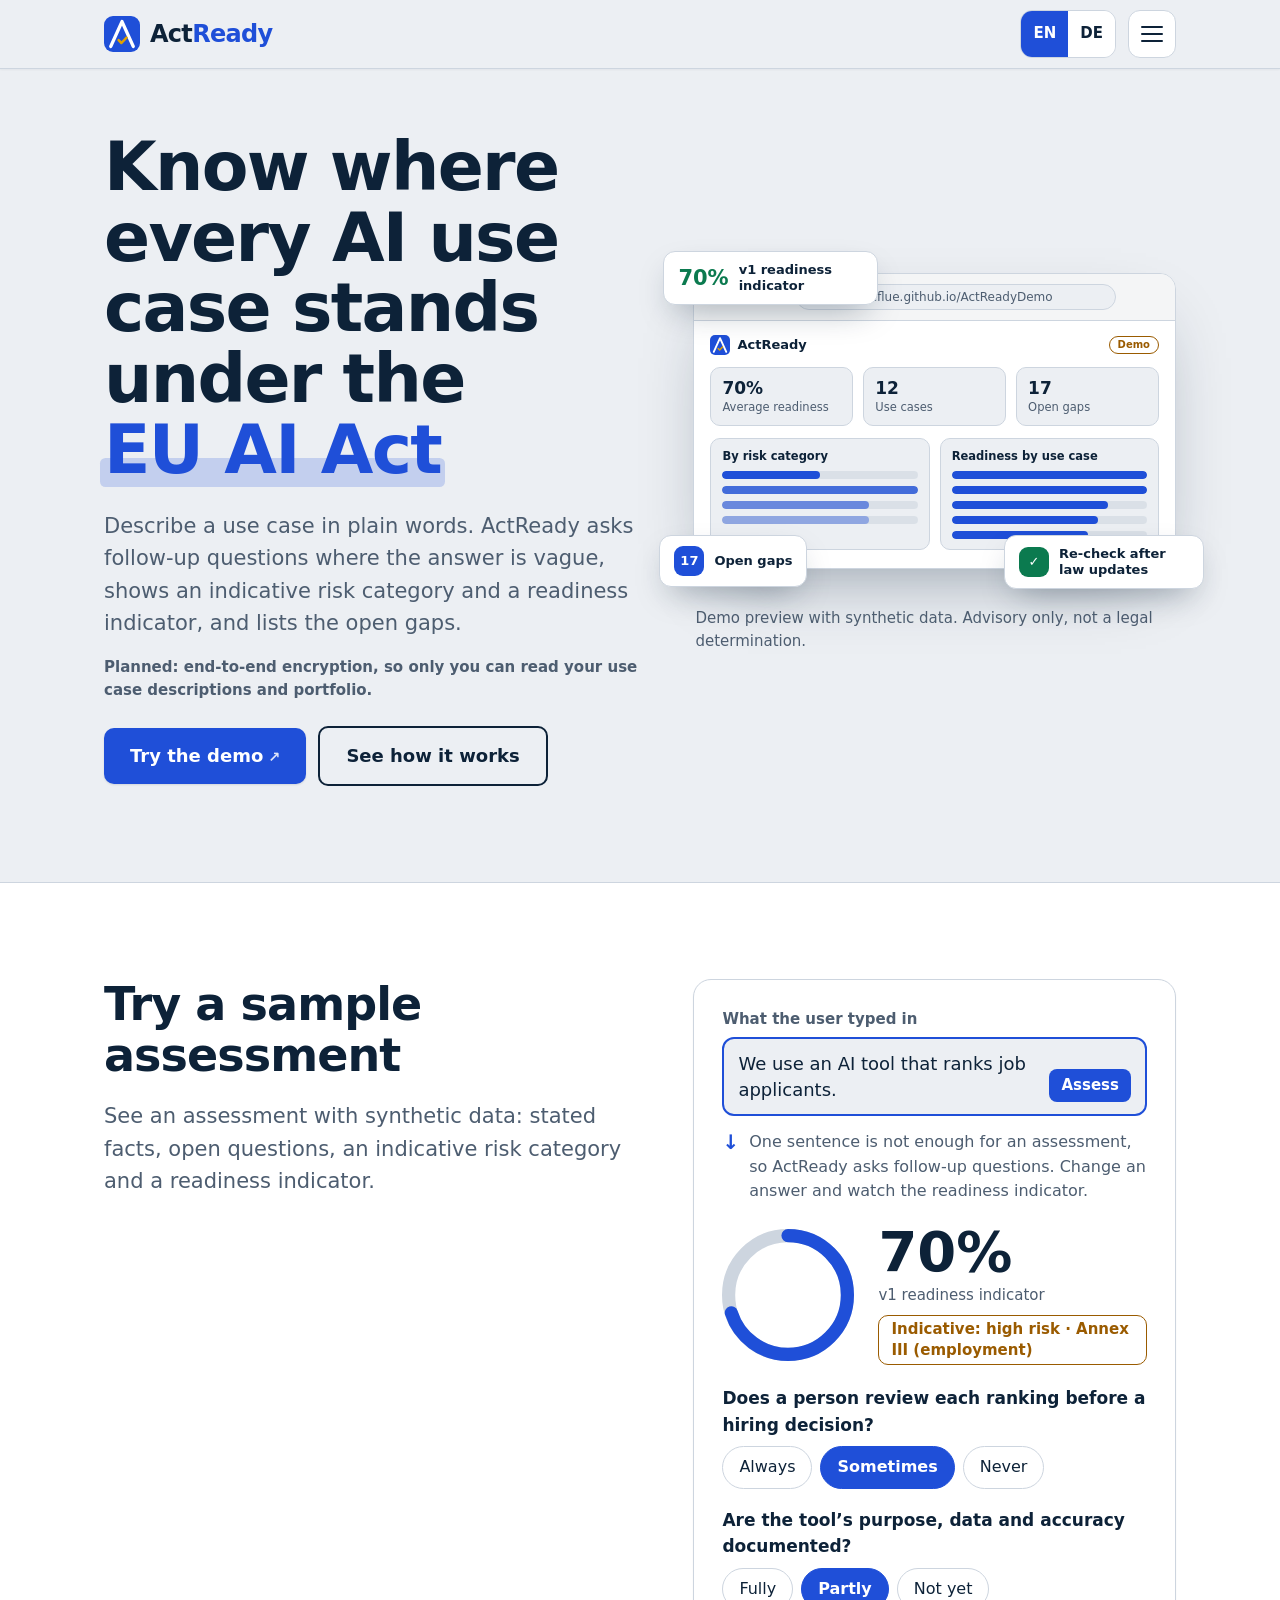
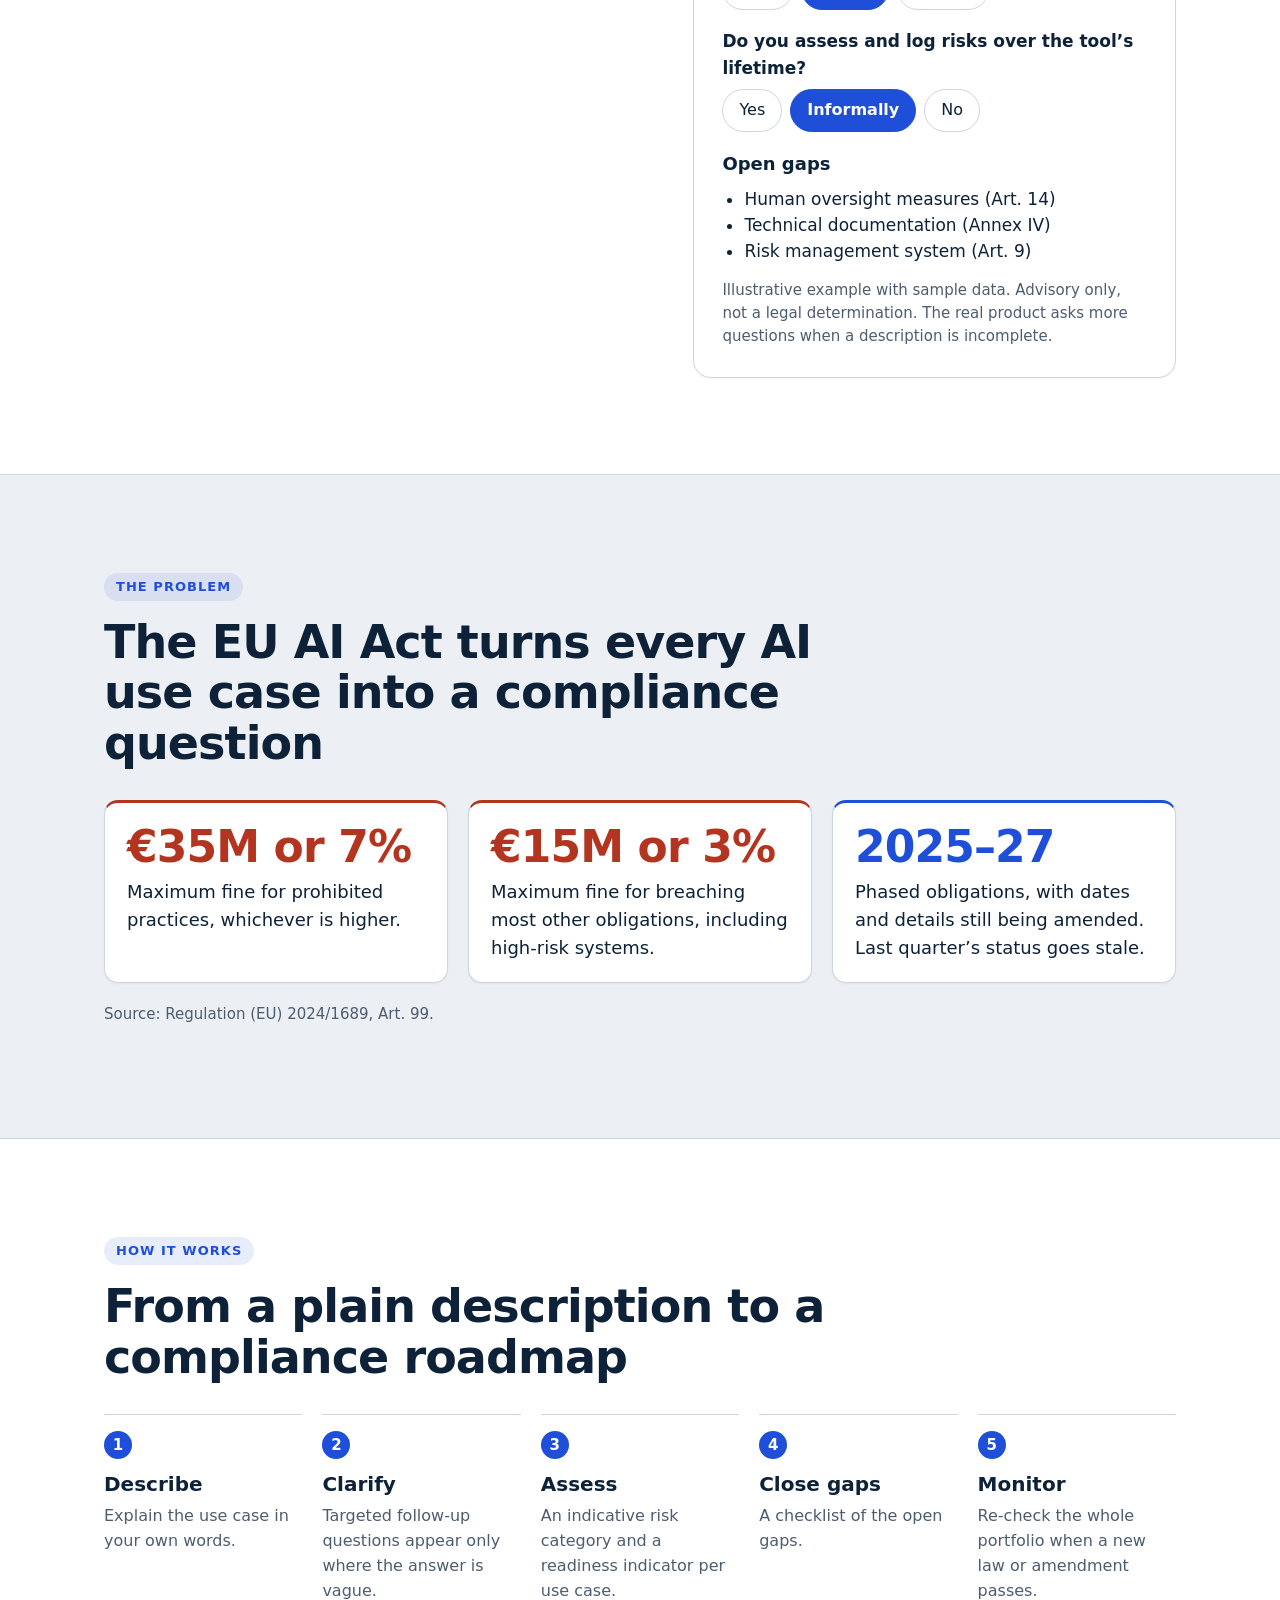
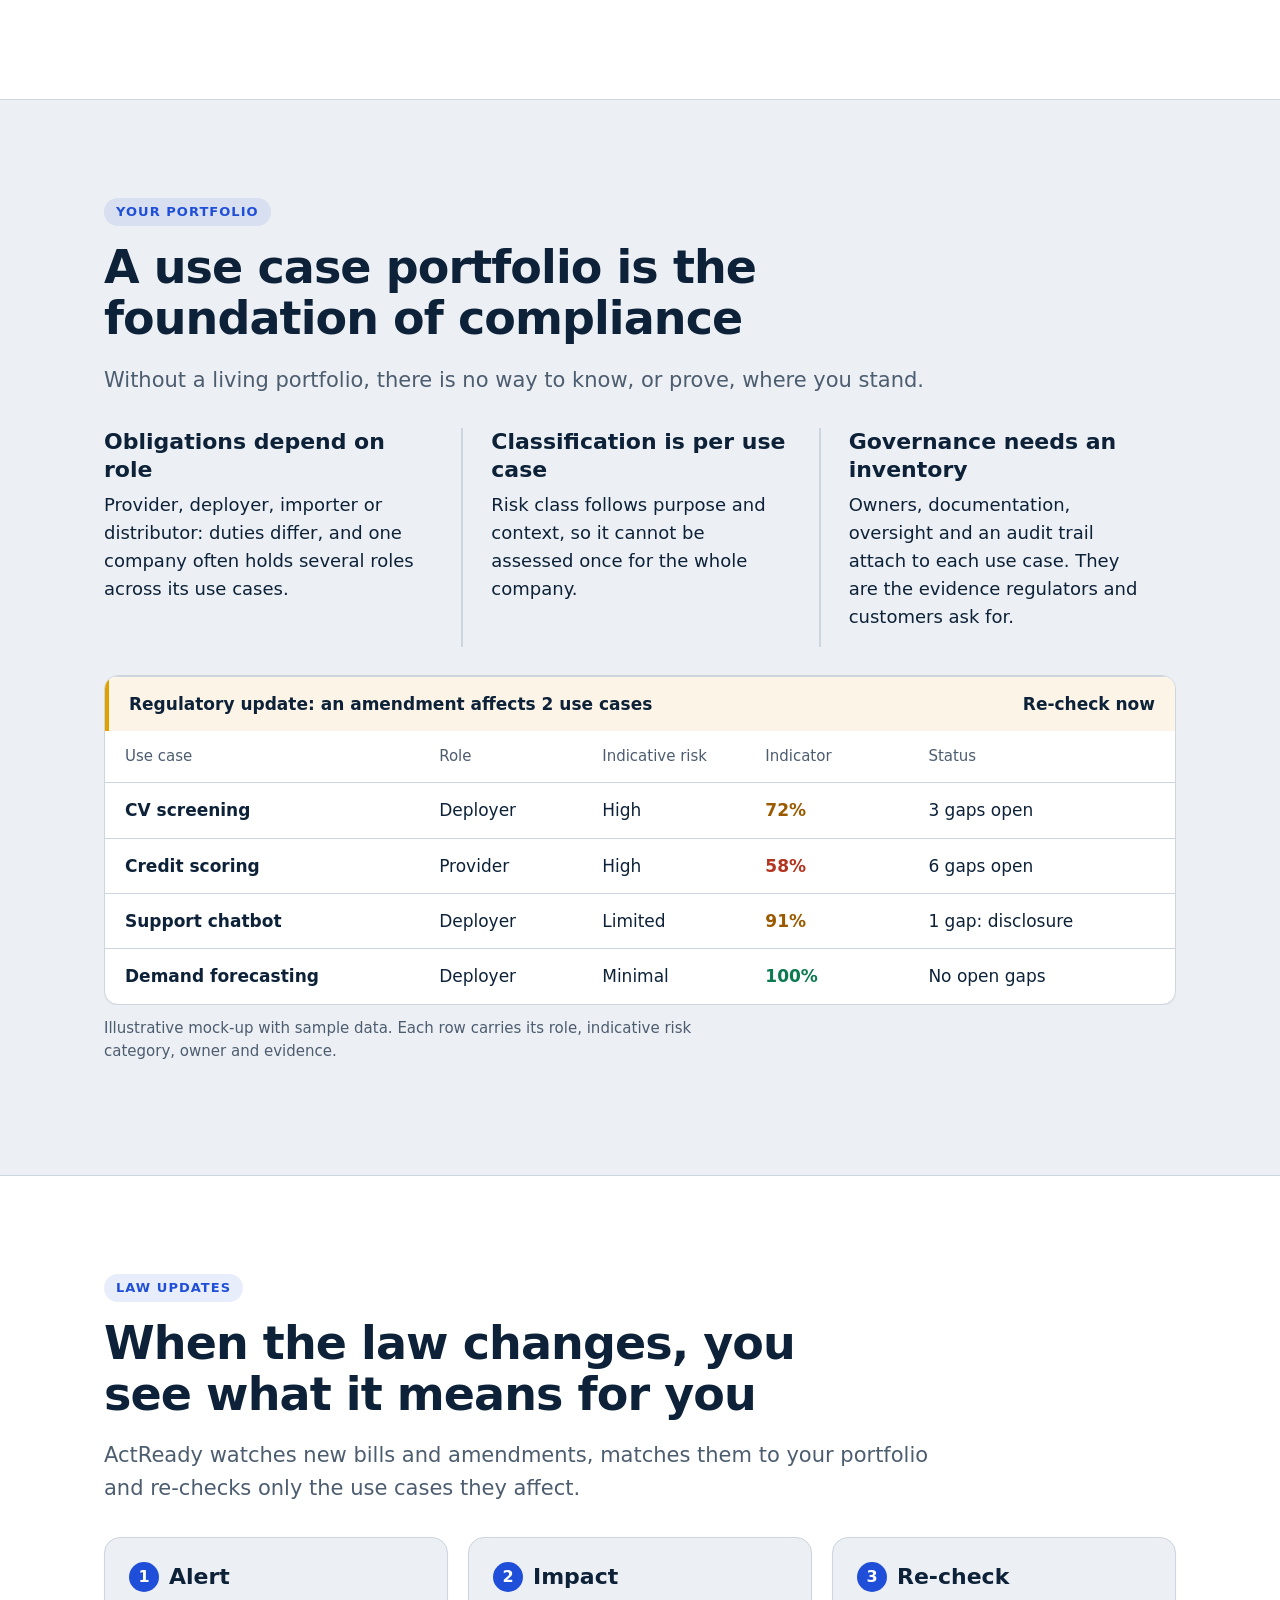
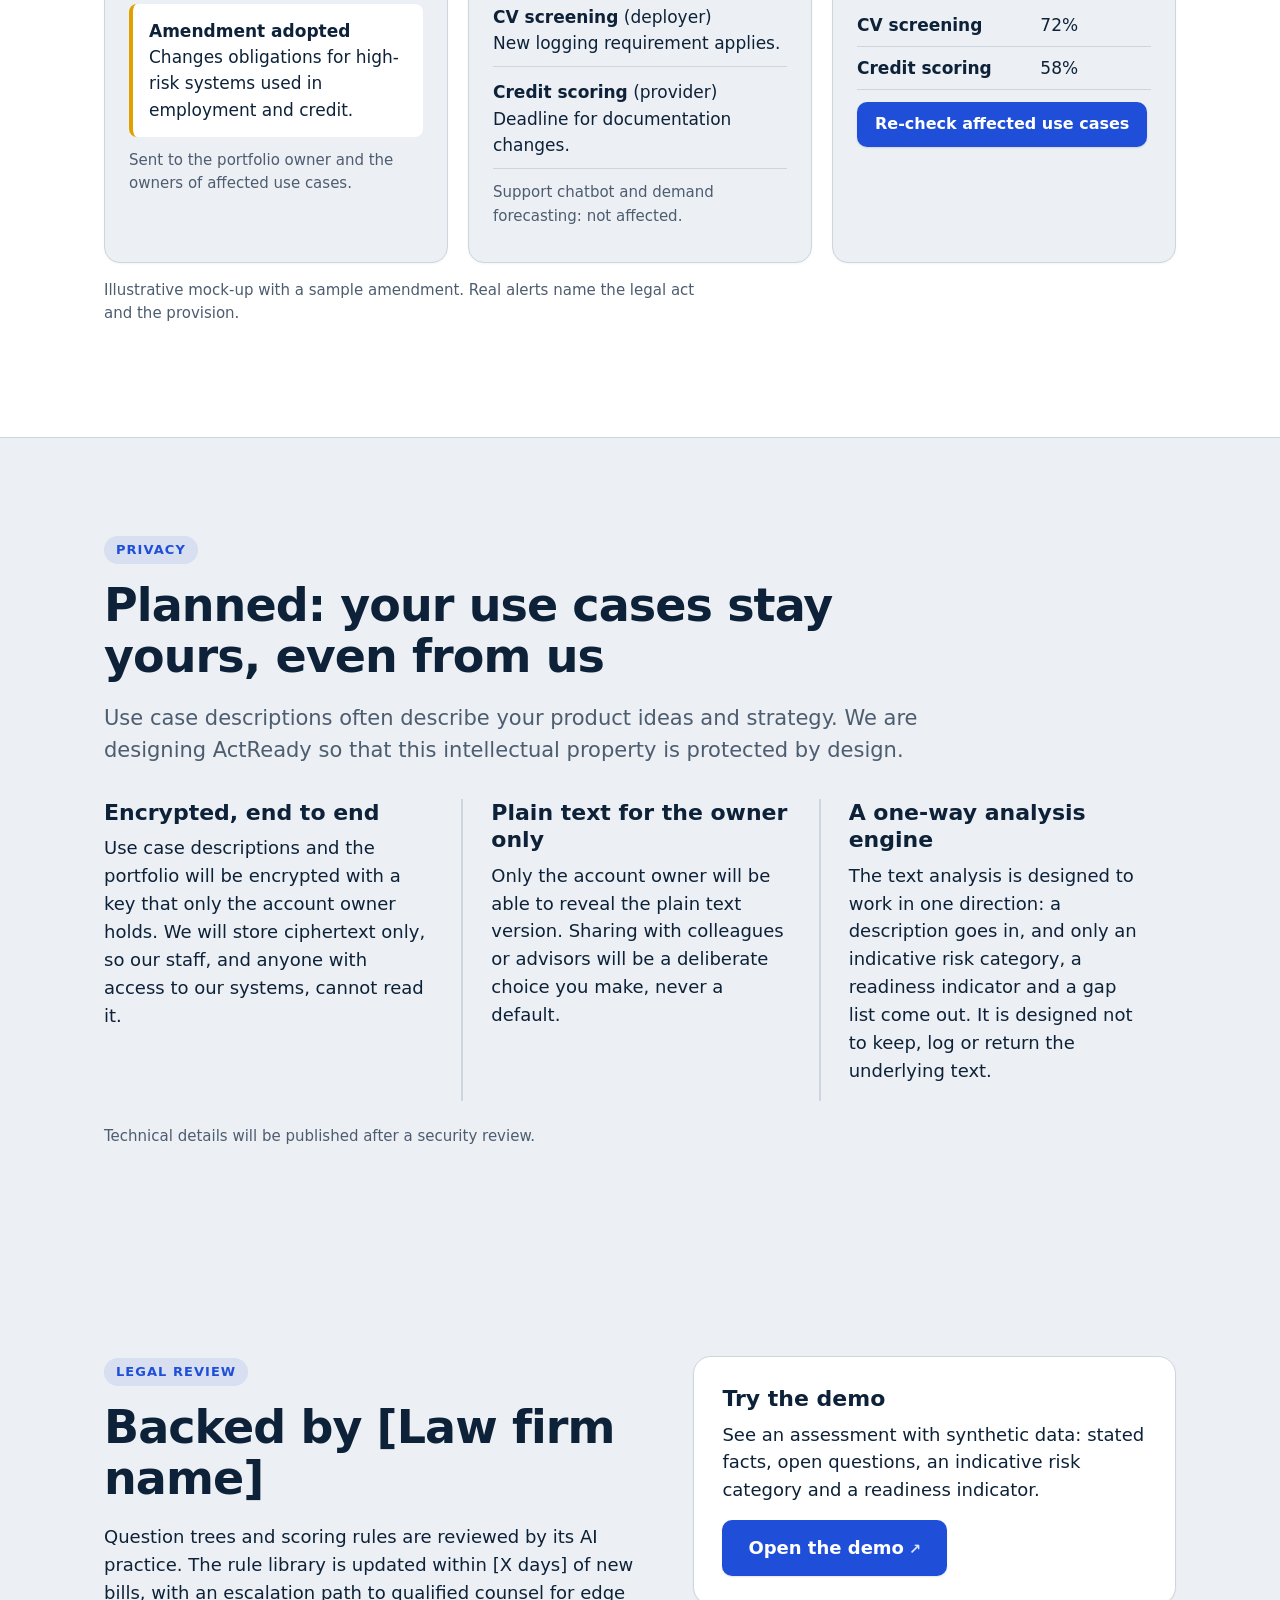
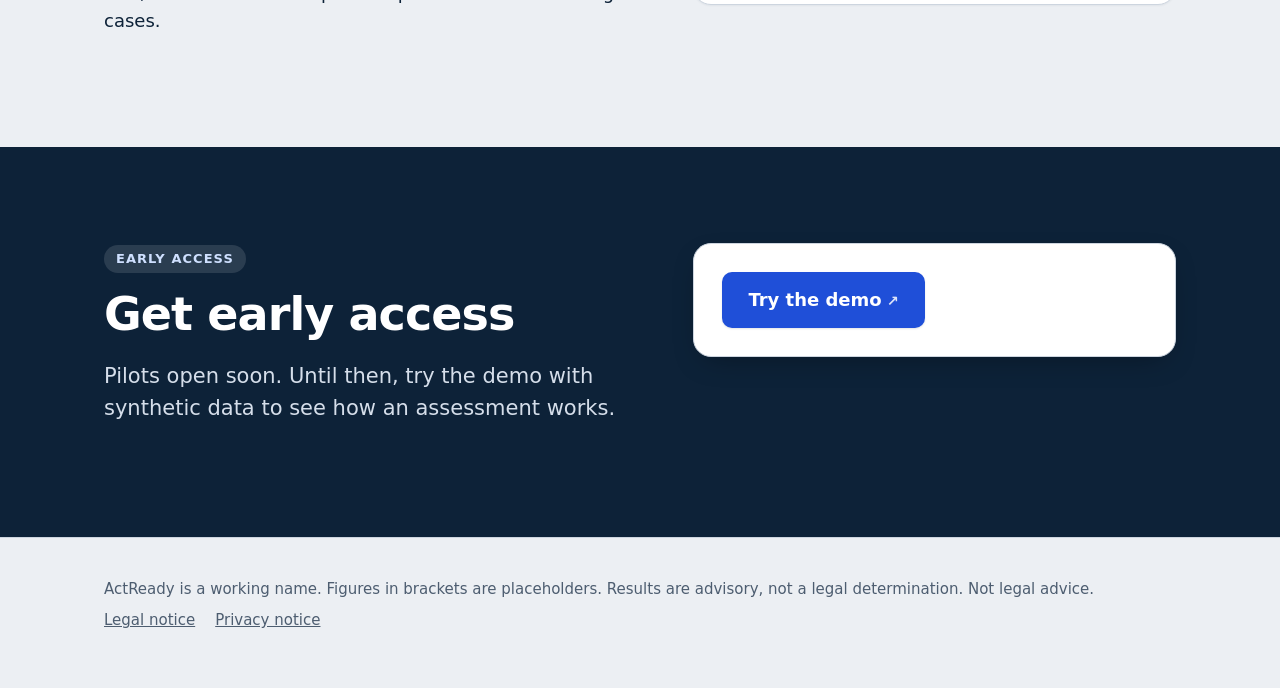
==== commit 69c51f33: "Landing page: keep the risk tag inside its box on narrow screens The sample assessment's risk tag wr" ====
--- a/ActReady/index.html
+++ b/ActReady/index.html
@@ -41,12 +41,13 @@
 .lead{font-size:21px;color:var(--mute)}
 .btn{display:inline-block;background:var(--accent);color:var(--accent-ink);font-weight:700;padding:14px 26px;border-radius:10px;text-decoration:none}
 .panel{background:var(--surface);border:1px solid var(--line);border-radius:18px;padding:28px}
-.ring{display:flex;align-items:center;gap:24px;margin-bottom:20px}
+.ring{display:flex;flex-wrap:wrap;align-items:center;gap:16px 24px;margin-bottom:20px}
+.ring>div{min-width:0;flex:1 1 200px}
 .ring svg{width:132px;height:132px;flex:none;transform:rotate(-90deg)}
 .ring circle{fill:none;stroke-width:12;stroke-linecap:round}
 #arc{stroke:var(--accent);stroke-dasharray:339.3;stroke-dashoffset:101.8;transition:stroke-dashoffset .5s}
 .score{font-size:56px;font-weight:800;line-height:1}
-.tag{display:inline-block;border:1px solid var(--warn);color:var(--warn);border-radius:99px;padding:2px 12px;font-size:15px;font-weight:700;margin-top:8px}
+.tag{display:inline-block;max-width:100%;border:1px solid var(--warn);color:var(--warn);border-radius:10px;padding:3px 12px;font-size:15px;font-weight:700;line-height:1.4;margin-top:8px}
 fieldset{border:0;padding:0;margin:0 0 18px}
 legend{font-weight:700;padding:0;margin-bottom:8px;font-size:17px}
 .opts{display:flex;gap:8px;flex-wrap:wrap}
@@ -101,7 +102,8 @@
 .wl label{display:grid;gap:6px;font-weight:700;font-size:16px}
 .wl input,.wl select{font:inherit;font-weight:400;padding:12px 14px;border:1.5px solid var(--line);border-radius:10px;background:var(--bg);color:var(--ink)}
 .wl button{border:0;font:inherit;font-weight:700;cursor:pointer;justify-self:start}
-@media (max-width:860px){.flow{grid-template-columns:1fr}.btn2{margin:12px 0 0}}/* Hero product shot: browser-framed demo miniature with floating callout cards */
+@media (max-width:860px){.flow{grid-template-columns:1fr}.btn2{margin:12px 0 0}}
+/* Hero product shot: browser-framed demo miniature with floating callout cards */
 .shot{position:relative;margin-top:8px}
 .blob{position:absolute;inset:-16% -20%;background:radial-gradient(closest-side,color-mix(in oklab,var(--accent) 28%,transparent),transparent 72%);z-index:0;border-radius:50%}
 .frame{position:relative;z-index:1;display:block;background:var(--surface);border:1px solid var(--line);border-radius:16px;overflow:hidden;text-decoration:none;color:inherit;box-shadow:0 30px 70px -30px rgba(13,34,56,.45);transition:transform .15s,box-shadow .15s}
